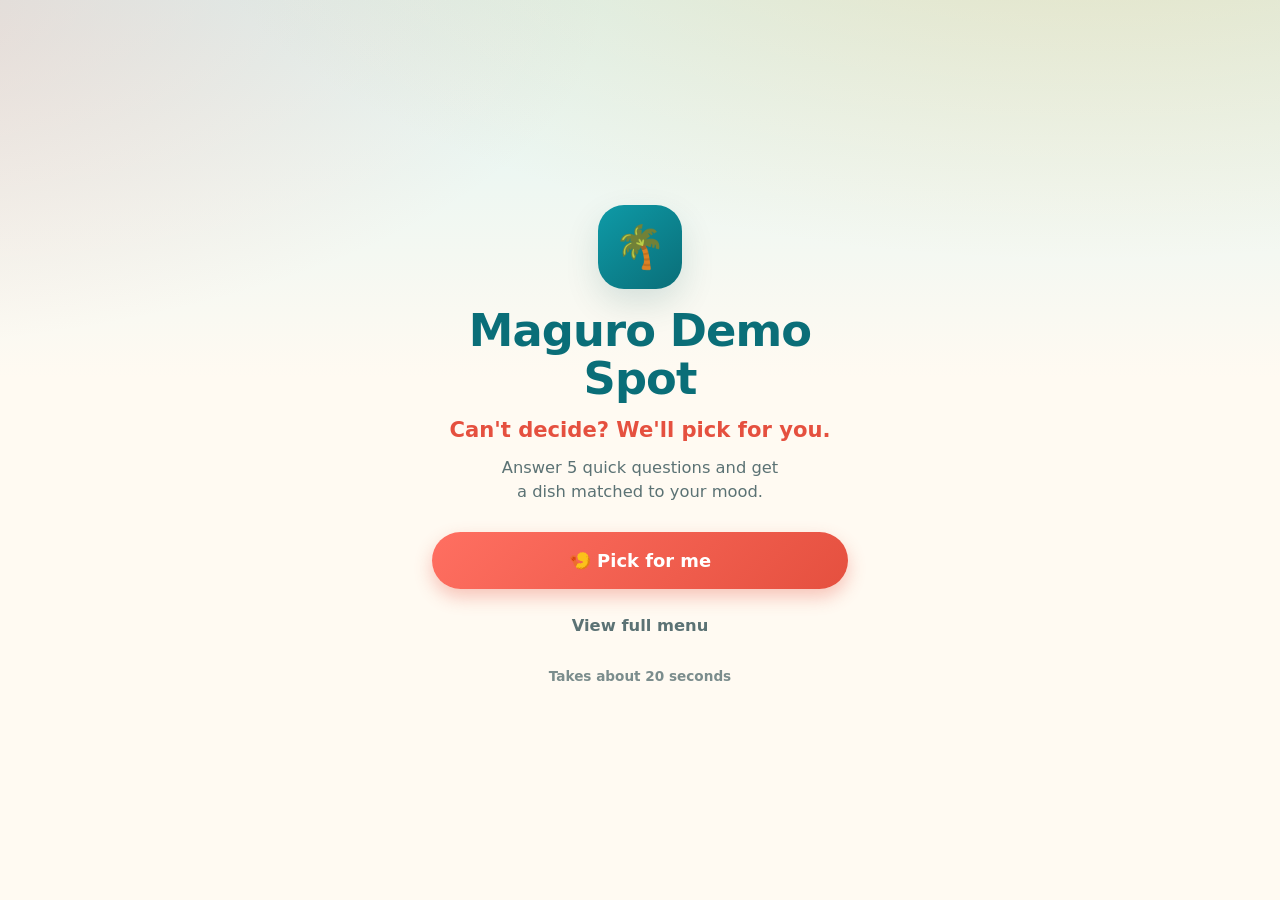
==== index.html @ ea77fe44 "Add files via upload" ====
<!DOCTYPE html>
<html lang="en">
<head>
  <meta charset="UTF-8" />
  <meta name="viewport" content="width=device-width, initial-scale=1, maximum-scale=1, user-scalable=no" />
  <meta name="theme-color" content="#0a8c8c" />
  <meta name="description" content="Maguro Demo Spot — scan, take a quick quiz, get a dish picked for you." />
  <title>Maguro Demo Spot</title>
  <link rel="stylesheet" href="styles.css" />
</head>
<body>
  <main class="app">

    <!-- =================================================================
         SCREEN: LANDING
         ================================================================= -->
    <section id="screen-landing" class="screen landing is-active">
      <div class="landing-inner">
        <div class="logo-badge">🌴</div>
        <h1 id="restaurant-name">Maguro Demo Spot</h1>
        <p id="restaurant-tagline" class="tagline"></p>
        <p id="restaurant-blurb" class="blurb"></p>

        <div class="landing-actions">
          <button id="btn-pick" class="btn btn--primary btn--lg">🍤 Pick for me</button>
          <button id="btn-view-menu" class="btn btn--ghost">View full menu</button>
        </div>

        <p class="landing-hint">Takes about 20 seconds</p>
      </div>
    </section>

    <!-- =================================================================
         SCREEN: QUIZ  (one question at a time)
         ================================================================= -->
    <section id="screen-quiz" class="screen quiz">
      <div class="topbar">
        <button id="btn-quiz-back" class="topbar-back">← Back</button>
        <span id="quiz-progress" class="topbar-progress">Question 1 of 5</span>
      </div>
      <div class="quiz-bar"><div id="quiz-bar-fill" class="quiz-bar-fill"></div></div>

      <div id="quiz-body" class="quiz-body"><!-- rendered by script.js --></div>

      <div class="quiz-nav">
        <button id="btn-quiz-next" class="btn btn--primary">Next →</button>
      </div>
    </section>

    <!-- =================================================================
         SCREEN: RESULT
         ================================================================= -->
    <section id="screen-result" class="screen result">
      <div id="result-body" class="result-body"><!-- rendered by script.js --></div>
      <div class="result-actions">
        <button id="btn-result-menu" class="btn btn--secondary">See full menu</button>
        <button id="btn-result-retry" class="btn btn--ghost">↺ Try again</button>
      </div>
    </section>

    <!-- =================================================================
         SCREEN: MENU
         ================================================================= -->
    <section id="screen-menu" class="screen menu">
      <div class="topbar">
        <button id="btn-menu-back" class="topbar-back">← Home</button>
        <button id="btn-menu-pick" class="topbar-action">🍤 Pick for me</button>
      </div>
      <header class="screen-head">
        <h2 class="screen-title">Full menu</h2>
        <p class="screen-sub">Everything we make, fresh to order.</p>
      </header>
      <div id="menu-list"><!-- rendered by script.js --></div>
    </section>

  </main>

  <!-- data first, then logic -->
  <script src="data.js"></script>
  <script src="script.js"></script>
</body>
</html>
---- styles.css ----
/* =========================================================================
   styles.css — Maguro QR Menu
   Mobile-first. Tropical but clean. Design tokens up top.

   👇 CHANGE COLORS HERE: edit the variables in :root and the whole site
   re-themes. --c-coral is the main button, --c-sea is the accent.
   ========================================================================= */

:root {
  /* Palette */
  --c-sea:        #0e9aa7;
  --c-sea-deep:   #0a6e78;
  --c-coral:      #ff6f61;
  --c-coral-deep: #e5503f;
  --c-mango:      #ffb547;
  --c-cream:      #fffaf2;
  --c-sand:       #fff3e0;
  --c-ink:        #173b3d;
  --c-ink-soft:   #5b7274;
  --c-card:       #ffffff;
  --c-line:       #ece3d4;

  /* Type */
  --font-display: "Trebuchet MS", "Segoe UI", system-ui, -apple-system, sans-serif;
  --font-body: system-ui, -apple-system, "Segoe UI", Roboto, "Helvetica Neue", Arial, sans-serif;

  /* Shape */
  --radius:   20px;
  --radius-s: 14px;
  --radius-pill: 999px;
  --shadow:   0 14px 34px rgba(10, 80, 80, 0.14);
  --shadow-s: 0 6px 18px rgba(10, 80, 80, 0.10);
  --shadow-btn: 0 8px 18px rgba(229, 80, 63, 0.32);
}

* { box-sizing: border-box; margin: 0; padding: 0; }
html { -webkit-text-size-adjust: 100%; }

body {
  font-family: var(--font-body);
  color: var(--c-ink);
  background:
    radial-gradient(130% 80% at 85% -15%, rgba(255, 181, 71, 0.30), transparent 55%),
    radial-gradient(120% 75% at -15% 0%, rgba(255, 111, 97, 0.22), transparent 52%),
    linear-gradient(180deg, #def4f2 0%, var(--c-cream) 42%);
  min-height: 100vh;
  line-height: 1.5;
  -webkit-font-smoothing: antialiased;
}

/* Phone-width column, centered on larger screens. */
.app {
  width: 100%;
  max-width: 460px;
  margin: 0 auto;
  padding: 20px 18px calc(28px + env(safe-area-inset-bottom));
  min-height: 100vh;
}

/* Screen switching (JS toggles .is-active).
   Each active screen fills from the top of the viewport so switching screens
   never leaves you scrolled down — the new screen always starts at its top. */
.screen { display: none; }
.screen.is-active {
  display: block;
  animation: fadein 0.22s ease both;
}

@keyframes fadein {
  from { opacity: 0; }
  to   { opacity: 1; }
}

/* ============================ BUTTONS ============================ */
.btn {
  display: inline-flex;
  align-items: center;
  justify-content: center;
  gap: 8px;
  width: 100%;
  border: none;
  cursor: pointer;
  font-family: var(--font-body);
  font-weight: 800;
  font-size: 1.02rem;
  padding: 15px 18px;
  border-radius: var(--radius-pill);
  transition: transform 0.12s ease, box-shadow 0.2s ease, filter 0.2s ease, opacity 0.2s ease;
  -webkit-tap-highlight-color: transparent;
}
.btn:active { transform: translateY(1px) scale(0.99); }
.btn--lg { padding: 18px 20px; font-size: 1.12rem; }

.btn--primary {
  background: linear-gradient(135deg, var(--c-coral), var(--c-coral-deep));
  color: #fff;
  box-shadow: var(--shadow-btn);
}
.btn--primary:hover { filter: brightness(1.05); }
.btn--primary:disabled {
  background: #e7d9c8;
  color: #fff;
  box-shadow: none;
  cursor: not-allowed;
  opacity: 0.8;
}

.btn--secondary {
  background: #fff;
  color: var(--c-sea-deep);
  border: 2px solid var(--c-sea);
  box-shadow: var(--shadow-s);
}
.btn--ghost {
  background: transparent;
  color: var(--c-ink-soft);
  font-weight: 700;
}

/* ============================ LANDING ============================ */
.landing { min-height: calc(100vh - 48px); display: flex; align-items: center; }
.landing.is-active { display: flex; }
.landing-inner { width: 100%; text-align: center; padding: 10px 4px; }

.logo-badge {
  width: 84px; height: 84px;
  margin: 0 auto 18px;
  display: grid; place-items: center;
  font-size: 2.6rem;
  background: linear-gradient(140deg, var(--c-sea), var(--c-sea-deep));
  border-radius: 26px;
  box-shadow: var(--shadow);
}

#restaurant-name {
  font-family: var(--font-display);
  font-size: 2.5rem;
  font-weight: 800;
  letter-spacing: -0.02em;
  line-height: 1.08;
  color: var(--c-sea-deep);
  margin-bottom: 10px;
}
.tagline {
  font-size: 1.32rem;
  font-weight: 800;
  color: var(--c-coral-deep);
  margin-bottom: 10px;
  text-wrap: balance;
}
.blurb {
  color: var(--c-ink-soft);
  font-size: 1.02rem;
  max-width: 30ch;
  margin: 0 auto 28px;
  text-wrap: balance;
}
.landing-actions { display: flex; flex-direction: column; gap: 12px; }
.landing-hint {
  margin-top: 16px;
  font-size: 0.85rem;
  font-weight: 600;
  color: var(--c-ink-soft);
  opacity: 0.8;
}

/* ============================ SHARED HEADS ============================ */
.screen-head { margin-bottom: 18px; }
.screen-title {
  font-family: var(--font-display);
  font-size: 1.9rem;
  font-weight: 800;
  letter-spacing: -0.02em;
  color: var(--c-sea-deep);
}
.screen-sub { color: var(--c-ink-soft); font-weight: 600; }

/* ============================ QUIZ ============================ */
.topbar-progress {
  font-size: 0.82rem;
  font-weight: 800;
  letter-spacing: 0.02em;
  text-transform: uppercase;
  color: var(--c-sea-deep);
}
.quiz-bar {
  height: 8px;
  background: #e9ddca;
  border-radius: var(--radius-pill);
  overflow: hidden;
  margin-bottom: 22px;
}
.quiz-bar-fill {
  height: 100%;
  width: 20%;
  background: linear-gradient(90deg, var(--c-sea), var(--c-mango));
  border-radius: var(--radius-pill);
  transition: width 0.35s ease;
}

.quiz-body { min-height: 46vh; }
.quiz-prompt {
  font-family: var(--font-display);
  font-size: 1.7rem;
  font-weight: 800;
  letter-spacing: -0.01em;
  margin-bottom: 6px;
  text-wrap: balance;
}
.quiz-subtitle { color: var(--c-ink-soft); font-weight: 600; margin-bottom: 18px; }
.quiz-prompt + .quiz-options { margin-top: 18px; }

.quiz-options { display: flex; flex-direction: column; gap: 12px; }
.option {
  width: 100%;
  text-align: left;
  font-family: var(--font-body);
  font-weight: 700;
  font-size: 1.12rem;
  padding: 18px 20px;
  background: var(--c-card);
  border: 2px solid var(--c-line);
  border-radius: var(--radius-s);
  cursor: pointer;
  box-shadow: var(--shadow-s);
  transition: border-color 0.15s ease, transform 0.12s ease, background 0.15s ease;
  -webkit-tap-highlight-color: transparent;
}
.option:hover { border-color: var(--c-sea); }
.option:active { transform: scale(0.99); }
.option.is-selected {
  border-color: var(--c-sea-deep);
  background: #effbfa;
  box-shadow: 0 0 0 3px rgba(14, 154, 167, 0.18), var(--shadow-s);
}

.custom-amount { margin-top: 16px; }
.custom-amount label {
  display: block;
  font-weight: 700;
  font-size: 0.92rem;
  margin-bottom: 6px;
  color: var(--c-ink-soft);
}
.custom-amount input {
  width: 100%;
  font-family: var(--font-body);
  font-size: 1.1rem;
  padding: 15px 16px;
  border: 2px solid var(--c-line);
  border-radius: var(--radius-s);
  background: #fff;
}
.custom-amount input:focus { outline: none; border-color: var(--c-sea); }

.quiz-nav {
  display: flex;
  gap: 12px;
  margin-top: 22px;
  align-items: center;
}
.quiz-nav .btn--ghost { width: auto; padding-left: 4px; padding-right: 10px; }
.quiz-nav .btn--primary { flex: 1; }

/* ============================ RESULT ============================ */
.result-body { padding-top: 8px; }
.result-note {
  text-align: center;
  font-family: var(--font-display);
  font-size: 1.5rem;
  font-weight: 800;
  color: var(--c-sea-deep);
  margin-bottom: 16px;
  text-wrap: balance;
}
.result-reason {
  text-align: center;
  font-weight: 700;
  color: var(--c-ink);
  background: var(--c-sand);
  border: 1px solid var(--c-line);
  border-radius: var(--radius-s);
  padding: 14px 16px;
  margin-top: 16px;
  text-wrap: balance;
}
.result-actions { display: flex; flex-direction: column; gap: 10px; margin-top: 22px; }

/* ============================ ITEM CARD ============================ */
.item-card {
  position: relative;
  background: var(--c-card);
  border: 1px solid var(--c-line);
  border-radius: var(--radius);
  padding: 18px;
  margin-bottom: 14px;
  box-shadow: var(--shadow-s);
}
.item-card--hero {
  border: 2px solid var(--c-mango);
  box-shadow: var(--shadow);
}
.item-head {
  display: flex;
  align-items: baseline;
  justify-content: space-between;
  gap: 12px;
  margin-bottom: 6px;
}
.item-name { font-size: 1.28rem; font-weight: 800; line-height: 1.2; }
.item-price {
  font-weight: 800;
  color: var(--c-coral-deep);
  font-size: 1.2rem;
  white-space: nowrap;
}
.item-desc { color: var(--c-ink-soft); font-size: 0.97rem; margin-bottom: 12px; }

/* Customer-facing labels (Spicy / Popular / Light / etc.) */
.item-labels { display: flex; flex-wrap: wrap; gap: 7px; }
.label {
  font-size: 0.76rem;
  font-weight: 800;
  letter-spacing: 0.01em;
  padding: 5px 11px;
  border-radius: var(--radius-pill);
  background: rgba(14, 154, 167, 0.12);
  color: var(--c-sea-deep);
}
/* A few color accents so common labels read at a glance. */
.label--spicy      { background: rgba(229, 80, 63, 0.14);  color: var(--c-coral-deep); }
.label--popular    { background: rgba(255, 181, 71, 0.22); color: #9a6300; }
.label--vegetarian { background: rgba(72, 161, 77, 0.16);  color: #2f7a34; }
.label--light      { background: rgba(72, 161, 77, 0.12);  color: #2f7a34; }

/* ============================ MENU ============================ */
.menu-actions { display: flex; flex-direction: column; gap: 10px; margin-top: 18px; }

/* Sticky top bar so Back / Pick stay visible while scrolling the menu. */
.topbar {
  position: sticky;
  top: 0;
  z-index: 10;
  display: flex;
  align-items: center;
  justify-content: space-between;
  gap: 10px;
  margin: -20px -18px 16px;
  padding: 14px 18px;
  background: rgba(255, 250, 242, 0.9);
  backdrop-filter: blur(8px);
  -webkit-backdrop-filter: blur(8px);
  border-bottom: 1px solid var(--c-line);
}
.topbar-back {
  border: none;
  background: none;
  cursor: pointer;
  font-family: var(--font-body);
  font-weight: 800;
  font-size: 1rem;
  color: var(--c-sea-deep);
  padding: 8px 4px;
  -webkit-tap-highlight-color: transparent;
}
.topbar-action {
  border: none;
  cursor: pointer;
  font-family: var(--font-body);
  font-weight: 800;
  font-size: 0.95rem;
  color: #fff;
  background: linear-gradient(135deg, var(--c-coral), var(--c-coral-deep));
  padding: 10px 16px;
  border-radius: var(--radius-pill);
  box-shadow: var(--shadow-btn);
  -webkit-tap-highlight-color: transparent;
}
.topbar-action:active { transform: translateY(1px) scale(0.99); }

/* Slightly larger type on roomier phones. */
@media (min-width: 420px) {
  #restaurant-name { font-size: 2.8rem; }
}
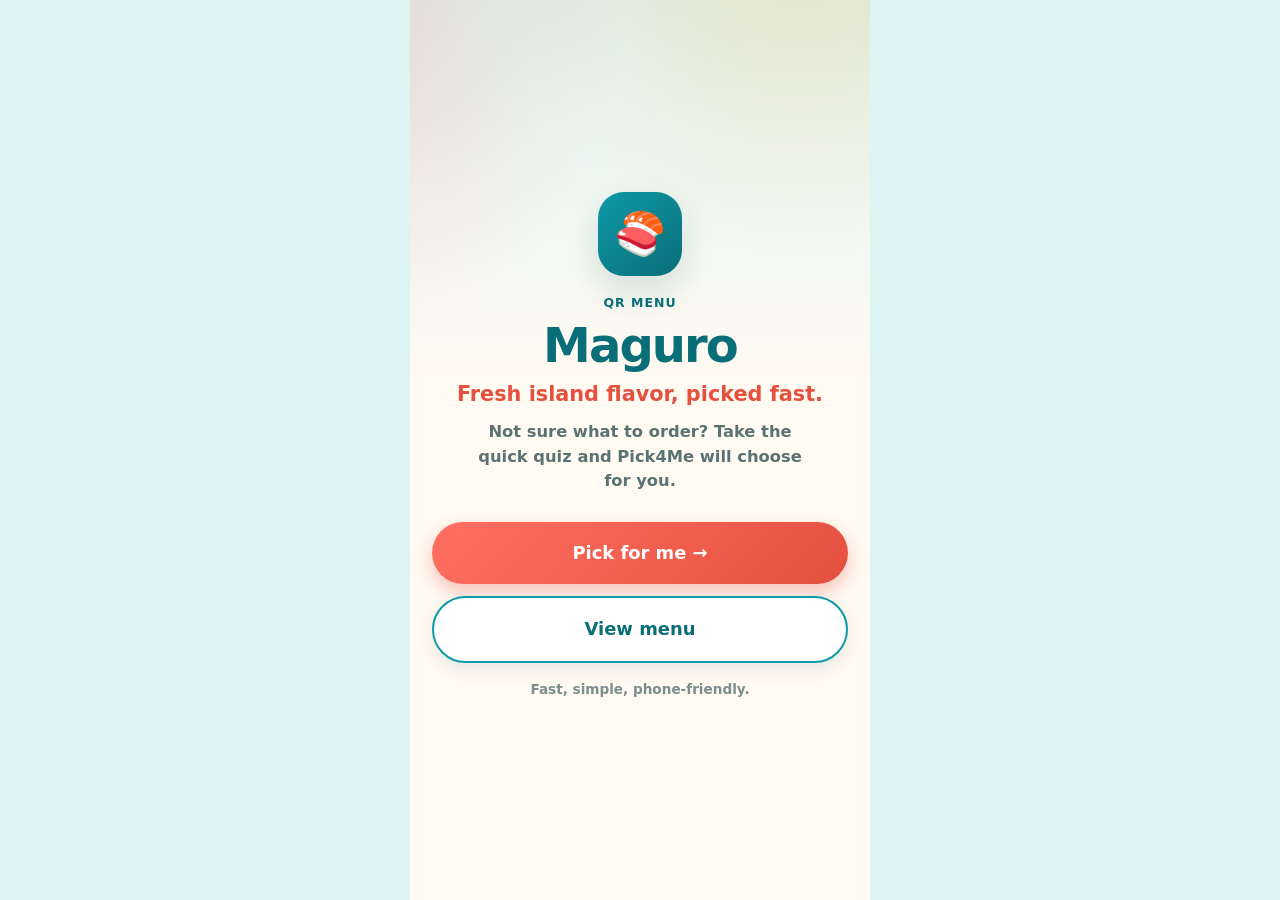
==== commit 9cd50590: "Add files via upload" ====
--- a/index.html
+++ b/index.html
@@ -1,82 +1,65 @@
-<!DOCTYPE html>
+<!doctype html>
 <html lang="en">
 <head>
   <meta charset="UTF-8" />
-  <meta name="viewport" content="width=device-width, initial-scale=1, maximum-scale=1, user-scalable=no" />
-  <meta name="theme-color" content="#0a8c8c" />
-  <meta name="description" content="Maguro Demo Spot — scan, take a quick quiz, get a dish picked for you." />
-  <title>Maguro Demo Spot</title>
-  <link rel="stylesheet" href="styles.css" />
+  <meta name="viewport" content="width=device-width, initial-scale=1, viewport-fit=cover" />
+  <meta name="theme-color" content="#0a6e78" />
+  <title>Pick4Me Menu</title>
+  <link rel="stylesheet" href="styles.css?v=2" />
 </head>
 <body>
-  <main class="app">
-
-    <!-- =================================================================
-         SCREEN: LANDING
-         ================================================================= -->
-    <section id="screen-landing" class="screen landing is-active">
+  <main class="app" id="app">
+    <section id="screen-landing" class="screen landing is-active" aria-labelledby="restaurant-name">
       <div class="landing-inner">
-        <div class="logo-badge">🌴</div>
-        <h1 id="restaurant-name">Maguro Demo Spot</h1>
-        <p id="restaurant-tagline" class="tagline"></p>
-        <p id="restaurant-blurb" class="blurb"></p>
-
+        <div class="logo-badge" aria-hidden="true">🍣</div>
+        <p class="eyebrow">QR Menu</p>
+        <h1 id="restaurant-name">Maguro</h1>
+        <p id="restaurant-tagline" class="tagline">Let us pick your perfect order.</p>
+        <p id="restaurant-blurb" class="blurb">Answer a few quick questions or jump straight into the full menu.</p>
         <div class="landing-actions">
-          <button id="btn-pick" class="btn btn--primary btn--lg">🍤 Pick for me</button>
-          <button id="btn-view-menu" class="btn btn--ghost">View full menu</button>
+          <button class="btn btn--primary btn--lg" id="btn-pick" type="button">Pick for me →</button>
+          <button class="btn btn--secondary btn--lg" id="btn-view-menu" type="button">View menu</button>
         </div>
-
-        <p class="landing-hint">Takes about 20 seconds</p>
+        <p class="landing-hint">Fast, simple, phone-friendly.</p>
       </div>
     </section>
 
-    <!-- =================================================================
-         SCREEN: QUIZ  (one question at a time)
-         ================================================================= -->
-    <section id="screen-quiz" class="screen quiz">
+    <section id="screen-quiz" class="screen" hidden aria-labelledby="quiz-title">
       <div class="topbar">
-        <button id="btn-quiz-back" class="topbar-back">← Back</button>
-        <span id="quiz-progress" class="topbar-progress">Question 1 of 5</span>
+        <button class="topbar-back" id="btn-quiz-back" type="button">← Home</button>
+        <span class="topbar-progress" id="quiz-progress">Question 1 of 5</span>
       </div>
-      <div class="quiz-bar"><div id="quiz-bar-fill" class="quiz-bar-fill"></div></div>
-
-      <div id="quiz-body" class="quiz-body"><!-- rendered by script.js --></div>
-
+      <div class="quiz-bar"><div class="quiz-bar-fill" id="quiz-bar-fill"></div></div>
+      <h2 class="screen-title sr-only" id="quiz-title">Pick for me quiz</h2>
+      <div class="quiz-body" id="quiz-body"></div>
       <div class="quiz-nav">
-        <button id="btn-quiz-next" class="btn btn--primary">Next →</button>
+        <button class="btn btn--primary" id="btn-quiz-next" type="button">Next →</button>
       </div>
     </section>
 
-    <!-- =================================================================
-         SCREEN: RESULT
-         ================================================================= -->
-    <section id="screen-result" class="screen result">
-      <div id="result-body" class="result-body"><!-- rendered by script.js --></div>
-      <div class="result-actions">
-        <button id="btn-result-menu" class="btn btn--secondary">See full menu</button>
-        <button id="btn-result-retry" class="btn btn--ghost">↺ Try again</button>
+    <section id="screen-result" class="screen" hidden aria-labelledby="result-title">
+      <div class="topbar">
+        <button class="topbar-back" id="btn-result-retry" type="button">← Retry</button>
+        <button class="topbar-action" id="btn-result-menu" type="button">Menu</button>
       </div>
+      <h2 class="screen-title" id="result-title">Your pick</h2>
+      <div class="result-body" id="result-body"></div>
     </section>
 
-    <!-- =================================================================
-         SCREEN: MENU
-         ================================================================= -->
-    <section id="screen-menu" class="screen menu">
+    <section id="screen-menu" class="screen" hidden aria-labelledby="menu-title">
       <div class="topbar">
-        <button id="btn-menu-back" class="topbar-back">← Home</button>
-        <button id="btn-menu-pick" class="topbar-action">🍤 Pick for me</button>
+        <button class="topbar-back" id="btn-menu-back" type="button">← Home</button>
+        <button class="topbar-action" id="btn-menu-pick" type="button">Pick for me</button>
       </div>
-      <header class="screen-head">
-        <h2 class="screen-title">Full menu</h2>
-        <p class="screen-sub">Everything we make, fresh to order.</p>
-      </header>
-      <div id="menu-list"><!-- rendered by script.js --></div>
+      <div class="screen-head">
+        <h2 class="screen-title" id="menu-title">Menu</h2>
+        <p class="screen-sub">Tap “Pick for me” if you want help choosing.</p>
+      </div>
+      <div class="menu-list" id="menu-list"></div>
     </section>
-
   </main>
 
-  <!-- data first, then logic -->
-  <script src="data.js"></script>
-  <script src="script.js"></script>
+  <script src="data.js?v=2"></script>
+  <script src="script.js?v=2"></script>
 </body>
 </html>
--- a/styles.css
+++ b/styles.css
@@ -1,77 +1,96 @@
-/* =========================================================================
-   styles.css — Maguro QR Menu
-   Mobile-first. Tropical but clean. Design tokens up top.
-
-   👇 CHANGE COLORS HERE: edit the variables in :root and the whole site
-   re-themes. --c-coral is the main button, --c-sea is the accent.
-   ========================================================================= */
-
+/* Pick4Me v2 — mobile-first hard-reset screen system */
 :root {
-  /* Palette */
-  --c-sea:        #0e9aa7;
-  --c-sea-deep:   #0a6e78;
-  --c-coral:      #ff6f61;
+  --c-sea: #0e9aa7;
+  --c-sea-deep: #0a6e78;
+  --c-coral: #ff6f61;
   --c-coral-deep: #e5503f;
-  --c-mango:      #ffb547;
-  --c-cream:      #fffaf2;
-  --c-sand:       #fff3e0;
-  --c-ink:        #173b3d;
-  --c-ink-soft:   #5b7274;
-  --c-card:       #ffffff;
-  --c-line:       #ece3d4;
-
-  /* Type */
-  --font-display: "Trebuchet MS", "Segoe UI", system-ui, -apple-system, sans-serif;
-  --font-body: system-ui, -apple-system, "Segoe UI", Roboto, "Helvetica Neue", Arial, sans-serif;
-
-  /* Shape */
-  --radius:   20px;
+  --c-mango: #ffb547;
+  --c-cream: #fffaf2;
+  --c-sand: #fff3e0;
+  --c-ink: #173b3d;
+  --c-ink-soft: #5b7274;
+  --c-card: #ffffff;
+  --c-line: #ece3d4;
+  --radius: 20px;
   --radius-s: 14px;
   --radius-pill: 999px;
-  --shadow:   0 14px 34px rgba(10, 80, 80, 0.14);
+  --shadow: 0 14px 34px rgba(10, 80, 80, 0.14);
   --shadow-s: 0 6px 18px rgba(10, 80, 80, 0.10);
   --shadow-btn: 0 8px 18px rgba(229, 80, 63, 0.32);
 }
 
 * { box-sizing: border-box; margin: 0; padding: 0; }
-html { -webkit-text-size-adjust: 100%; }
-
+html { height: 100%; -webkit-text-size-adjust: 100%; overflow: hidden; }
 body {
-  font-family: var(--font-body);
+  width: 100%;
+  height: 100%;
+  overflow: hidden;
+  overscroll-behavior: none;
+  font-family: system-ui, -apple-system, BlinkMacSystemFont, "Segoe UI", sans-serif;
   color: var(--c-ink);
+  background: #def4f2;
+  line-height: 1.5;
+  -webkit-font-smoothing: antialiased;
+}
+
+button, input { font: inherit; }
+button { touch-action: manipulation; }
+
+.app {
+  position: fixed;
+  inset: 0;
+  width: 100%;
+  max-width: 460px;
+  height: 100svh;
+  margin: 0 auto;
+  overflow: hidden;
   background:
     radial-gradient(130% 80% at 85% -15%, rgba(255, 181, 71, 0.30), transparent 55%),
     radial-gradient(120% 75% at -15% 0%, rgba(255, 111, 97, 0.22), transparent 52%),
     linear-gradient(180deg, #def4f2 0%, var(--c-cream) 42%);
-  min-height: 100vh;
-  line-height: 1.5;
-  -webkit-font-smoothing: antialiased;
-}
-
-/* Phone-width column, centered on larger screens. */
-.app {
-  width: 100%;
-  max-width: 460px;
-  margin: 0 auto;
-  padding: 20px 18px calc(28px + env(safe-area-inset-bottom));
-  min-height: 100vh;
-}
-
-/* Screen switching (JS toggles .is-active).
-   Each active screen fills from the top of the viewport so switching screens
-   never leaves you scrolled down — the new screen always starts at its top. */
-.screen { display: none; }
+}
+
+@supports (height: 100dvh) {
+  .app { height: 100dvh; }
+}
+
+.screen {
+  display: none;
+}
+
+.screen[hidden] {
+  display: none !important;
+}
+
 .screen.is-active {
   display: block;
-  animation: fadein 0.22s ease both;
-}
-
-@keyframes fadein {
-  from { opacity: 0; }
-  to   { opacity: 1; }
-}
-
-/* ============================ BUTTONS ============================ */
+  position: absolute;
+  inset: 0;
+  width: 100%;
+  height: 100%;
+  overflow-x: hidden;
+  overflow-y: auto;
+  overscroll-behavior: contain;
+  -webkit-overflow-scrolling: touch;
+  padding: calc(20px + env(safe-area-inset-top)) 18px calc(28px + env(safe-area-inset-bottom));
+}
+
+body.is-switching .screen.is-active {
+  scroll-behavior: auto !important;
+}
+
+.sr-only {
+  position: absolute;
+  width: 1px;
+  height: 1px;
+  padding: 0;
+  margin: -1px;
+  overflow: hidden;
+  clip: rect(0, 0, 0, 0);
+  white-space: nowrap;
+  border: 0;
+}
+
 .btn {
   display: inline-flex;
   align-items: center;
@@ -80,109 +99,143 @@
   width: 100%;
   border: none;
   cursor: pointer;
-  font-family: var(--font-body);
   font-weight: 800;
   font-size: 1.02rem;
   padding: 15px 18px;
   border-radius: var(--radius-pill);
-  transition: transform 0.12s ease, box-shadow 0.2s ease, filter 0.2s ease, opacity 0.2s ease;
+  transition: transform 0.12s ease, filter 0.2s ease, opacity 0.2s ease;
   -webkit-tap-highlight-color: transparent;
 }
 .btn:active { transform: translateY(1px) scale(0.99); }
 .btn--lg { padding: 18px 20px; font-size: 1.12rem; }
-
 .btn--primary {
+  color: #fff;
   background: linear-gradient(135deg, var(--c-coral), var(--c-coral-deep));
-  color: #fff;
   box-shadow: var(--shadow-btn);
 }
-.btn--primary:hover { filter: brightness(1.05); }
 .btn--primary:disabled {
   background: #e7d9c8;
-  color: #fff;
   box-shadow: none;
-  cursor: not-allowed;
   opacity: 0.8;
 }
-
 .btn--secondary {
+  color: var(--c-sea-deep);
   background: #fff;
-  color: var(--c-sea-deep);
   border: 2px solid var(--c-sea);
   box-shadow: var(--shadow-s);
 }
-.btn--ghost {
-  background: transparent;
-  color: var(--c-ink-soft);
-  font-weight: 700;
-}
-
-/* ============================ LANDING ============================ */
-.landing { min-height: calc(100vh - 48px); display: flex; align-items: center; }
-.landing.is-active { display: flex; }
-.landing-inner { width: 100%; text-align: center; padding: 10px 4px; }
-
+
+.landing.is-active {
+  display: grid;
+  place-items: center;
+}
+.landing-inner {
+  width: 100%;
+  text-align: center;
+  padding: 10px 4px;
+}
 .logo-badge {
-  width: 84px; height: 84px;
+  width: 84px;
+  height: 84px;
   margin: 0 auto 18px;
-  display: grid; place-items: center;
+  display: grid;
+  place-items: center;
   font-size: 2.6rem;
   background: linear-gradient(140deg, var(--c-sea), var(--c-sea-deep));
   border-radius: 26px;
   box-shadow: var(--shadow);
 }
-
+.eyebrow {
+  font-weight: 900;
+  font-size: 0.78rem;
+  text-transform: uppercase;
+  letter-spacing: 0.08em;
+  color: var(--c-sea-deep);
+  margin-bottom: 8px;
+}
 #restaurant-name {
-  font-family: var(--font-display);
-  font-size: 2.5rem;
-  font-weight: 800;
-  letter-spacing: -0.02em;
-  line-height: 1.08;
+  font-size: clamp(2.3rem, 11vw, 3rem);
+  font-weight: 900;
+  letter-spacing: -0.04em;
+  line-height: 1;
   color: var(--c-sea-deep);
   margin-bottom: 10px;
 }
 .tagline {
-  font-size: 1.32rem;
-  font-weight: 800;
+  font-size: 1.3rem;
+  font-weight: 850;
   color: var(--c-coral-deep);
   margin-bottom: 10px;
-  text-wrap: balance;
 }
 .blurb {
+  max-width: 31ch;
+  margin: 0 auto 28px;
   color: var(--c-ink-soft);
   font-size: 1.02rem;
-  max-width: 30ch;
-  margin: 0 auto 28px;
-  text-wrap: balance;
-}
-.landing-actions { display: flex; flex-direction: column; gap: 12px; }
+  font-weight: 600;
+}
+.landing-actions {
+  display: flex;
+  flex-direction: column;
+  gap: 12px;
+}
 .landing-hint {
   margin-top: 16px;
   font-size: 0.85rem;
-  font-weight: 600;
+  font-weight: 700;
   color: var(--c-ink-soft);
   opacity: 0.8;
 }
 
-/* ============================ SHARED HEADS ============================ */
+.topbar {
+  position: sticky;
+  top: calc(-20px - env(safe-area-inset-top));
+  z-index: 10;
+  display: flex;
+  align-items: center;
+  justify-content: space-between;
+  gap: 10px;
+  margin: calc(-20px - env(safe-area-inset-top)) -18px 16px;
+  padding: calc(14px + env(safe-area-inset-top)) 18px 14px;
+  background: rgba(255, 250, 242, 0.92);
+  backdrop-filter: blur(8px);
+  -webkit-backdrop-filter: blur(8px);
+  border-bottom: 1px solid var(--c-line);
+}
+.topbar-back, .topbar-action {
+  border: none;
+  cursor: pointer;
+  font-weight: 850;
+  -webkit-tap-highlight-color: transparent;
+}
+.topbar-back {
+  background: none;
+  color: var(--c-sea-deep);
+  padding: 8px 4px;
+}
+.topbar-action {
+  color: #fff;
+  background: linear-gradient(135deg, var(--c-coral), var(--c-coral-deep));
+  padding: 10px 16px;
+  border-radius: var(--radius-pill);
+  box-shadow: var(--shadow-btn);
+}
+.topbar-progress {
+  font-size: 0.82rem;
+  font-weight: 850;
+  letter-spacing: 0.02em;
+  text-transform: uppercase;
+  color: var(--c-sea-deep);
+}
 .screen-head { margin-bottom: 18px; }
 .screen-title {
-  font-family: var(--font-display);
   font-size: 1.9rem;
-  font-weight: 800;
-  letter-spacing: -0.02em;
-  color: var(--c-sea-deep);
-}
-.screen-sub { color: var(--c-ink-soft); font-weight: 600; }
-
-/* ============================ QUIZ ============================ */
-.topbar-progress {
-  font-size: 0.82rem;
-  font-weight: 800;
-  letter-spacing: 0.02em;
-  text-transform: uppercase;
-  color: var(--c-sea-deep);
-}
+  font-weight: 900;
+  letter-spacing: -0.03em;
+  color: var(--c-sea-deep);
+}
+.screen-sub { color: var(--c-ink-soft); font-weight: 650; }
+
 .quiz-bar {
   height: 8px;
   background: #e9ddca;
@@ -195,100 +248,75 @@
   width: 20%;
   background: linear-gradient(90deg, var(--c-sea), var(--c-mango));
   border-radius: var(--radius-pill);
-  transition: width 0.35s ease;
-}
-
+  transition: width 0.25s ease;
+}
 .quiz-body { min-height: 46vh; }
 .quiz-prompt {
-  font-family: var(--font-display);
   font-size: 1.7rem;
+  font-weight: 900;
+  letter-spacing: -0.02em;
+  margin-bottom: 6px;
+}
+.quiz-subtitle { color: var(--c-ink-soft); font-weight: 650; margin-bottom: 18px; }
+.quiz-options { display: flex; flex-direction: column; gap: 12px; margin-top: 18px; }
+.option {
+  width: 100%;
+  text-align: left;
   font-weight: 800;
-  letter-spacing: -0.01em;
-  margin-bottom: 6px;
-  text-wrap: balance;
-}
-.quiz-subtitle { color: var(--c-ink-soft); font-weight: 600; margin-bottom: 18px; }
-.quiz-prompt + .quiz-options { margin-top: 18px; }
-
-.quiz-options { display: flex; flex-direction: column; gap: 12px; }
-.option {
-  width: 100%;
-  text-align: left;
-  font-family: var(--font-body);
-  font-weight: 700;
-  font-size: 1.12rem;
+  font-size: 1.08rem;
   padding: 18px 20px;
+  color: var(--c-ink);
   background: var(--c-card);
   border: 2px solid var(--c-line);
   border-radius: var(--radius-s);
   cursor: pointer;
   box-shadow: var(--shadow-s);
-  transition: border-color 0.15s ease, transform 0.12s ease, background 0.15s ease;
   -webkit-tap-highlight-color: transparent;
 }
-.option:hover { border-color: var(--c-sea); }
 .option:active { transform: scale(0.99); }
 .option.is-selected {
   border-color: var(--c-sea-deep);
   background: #effbfa;
   box-shadow: 0 0 0 3px rgba(14, 154, 167, 0.18), var(--shadow-s);
 }
-
 .custom-amount { margin-top: 16px; }
 .custom-amount label {
   display: block;
-  font-weight: 700;
+  font-weight: 800;
   font-size: 0.92rem;
   margin-bottom: 6px;
   color: var(--c-ink-soft);
 }
 .custom-amount input {
   width: 100%;
-  font-family: var(--font-body);
   font-size: 1.1rem;
   padding: 15px 16px;
   border: 2px solid var(--c-line);
   border-radius: var(--radius-s);
   background: #fff;
 }
-.custom-amount input:focus { outline: none; border-color: var(--c-sea); }
-
-.quiz-nav {
-  display: flex;
-  gap: 12px;
-  margin-top: 22px;
-  align-items: center;
-}
-.quiz-nav .btn--ghost { width: auto; padding-left: 4px; padding-right: 10px; }
-.quiz-nav .btn--primary { flex: 1; }
-
-/* ============================ RESULT ============================ */
-.result-body { padding-top: 8px; }
+.quiz-nav { margin-top: 22px; }
+
 .result-note {
   text-align: center;
-  font-family: var(--font-display);
-  font-size: 1.5rem;
-  font-weight: 800;
-  color: var(--c-sea-deep);
-  margin-bottom: 16px;
-  text-wrap: balance;
+  font-size: 1.45rem;
+  font-weight: 900;
+  color: var(--c-sea-deep);
+  margin: 12px 0 16px;
 }
 .result-reason {
   text-align: center;
-  font-weight: 700;
+  font-weight: 800;
   color: var(--c-ink);
   background: var(--c-sand);
   border: 1px solid var(--c-line);
   border-radius: var(--radius-s);
   padding: 14px 16px;
   margin-top: 16px;
-  text-wrap: balance;
-}
-.result-actions { display: flex; flex-direction: column; gap: 10px; margin-top: 22px; }
-
-/* ============================ ITEM CARD ============================ */
+}
+
+.menu-list { padding-bottom: 8px; }
 .item-card {
-  position: relative;
   background: var(--c-card);
   border: 1px solid var(--c-line);
   border-radius: var(--radius);
@@ -307,78 +335,29 @@
   gap: 12px;
   margin-bottom: 6px;
 }
-.item-name { font-size: 1.28rem; font-weight: 800; line-height: 1.2; }
+.item-name { font-size: 1.28rem; font-weight: 900; line-height: 1.2; }
 .item-price {
-  font-weight: 800;
   color: var(--c-coral-deep);
-  font-size: 1.2rem;
+  font-weight: 900;
+  font-size: 1.16rem;
   white-space: nowrap;
 }
 .item-desc { color: var(--c-ink-soft); font-size: 0.97rem; margin-bottom: 12px; }
-
-/* Customer-facing labels (Spicy / Popular / Light / etc.) */
 .item-labels { display: flex; flex-wrap: wrap; gap: 7px; }
 .label {
   font-size: 0.76rem;
-  font-weight: 800;
-  letter-spacing: 0.01em;
+  font-weight: 900;
   padding: 5px 11px;
   border-radius: var(--radius-pill);
   background: rgba(14, 154, 167, 0.12);
   color: var(--c-sea-deep);
 }
-/* A few color accents so common labels read at a glance. */
-.label--spicy      { background: rgba(229, 80, 63, 0.14);  color: var(--c-coral-deep); }
-.label--popular    { background: rgba(255, 181, 71, 0.22); color: #9a6300; }
-.label--vegetarian { background: rgba(72, 161, 77, 0.16);  color: #2f7a34; }
-.label--light      { background: rgba(72, 161, 77, 0.12);  color: #2f7a34; }
-
-/* ============================ MENU ============================ */
-.menu-actions { display: flex; flex-direction: column; gap: 10px; margin-top: 18px; }
-
-/* Sticky top bar so Back / Pick stay visible while scrolling the menu. */
-.topbar {
-  position: sticky;
-  top: 0;
-  z-index: 10;
-  display: flex;
-  align-items: center;
-  justify-content: space-between;
-  gap: 10px;
-  margin: -20px -18px 16px;
-  padding: 14px 18px;
-  background: rgba(255, 250, 242, 0.9);
-  backdrop-filter: blur(8px);
-  -webkit-backdrop-filter: blur(8px);
-  border-bottom: 1px solid var(--c-line);
-}
-.topbar-back {
-  border: none;
-  background: none;
-  cursor: pointer;
-  font-family: var(--font-body);
-  font-weight: 800;
-  font-size: 1rem;
-  color: var(--c-sea-deep);
-  padding: 8px 4px;
-  -webkit-tap-highlight-color: transparent;
-}
-.topbar-action {
-  border: none;
-  cursor: pointer;
-  font-family: var(--font-body);
-  font-weight: 800;
-  font-size: 0.95rem;
-  color: #fff;
-  background: linear-gradient(135deg, var(--c-coral), var(--c-coral-deep));
-  padding: 10px 16px;
-  border-radius: var(--radius-pill);
-  box-shadow: var(--shadow-btn);
-  -webkit-tap-highlight-color: transparent;
-}
-.topbar-action:active { transform: translateY(1px) scale(0.99); }
-
-/* Slightly larger type on roomier phones. */
-@media (min-width: 420px) {
-  #restaurant-name { font-size: 2.8rem; }
-}
+.label--spicy { background: rgba(229, 80, 63, 0.14); color: var(--c-coral-deep); }
+.label--popular { background: rgba(255, 181, 71, 0.22); color: #9a6300; }
+.label--vegetarian, .label--light { background: rgba(72, 161, 77, 0.14); color: #2f7a34; }
+
+@media (max-height: 700px) {
+  .logo-badge { width: 64px; height: 64px; font-size: 2rem; margin-bottom: 12px; }
+  .tagline { font-size: 1.12rem; }
+  .blurb { margin-bottom: 20px; }
+}
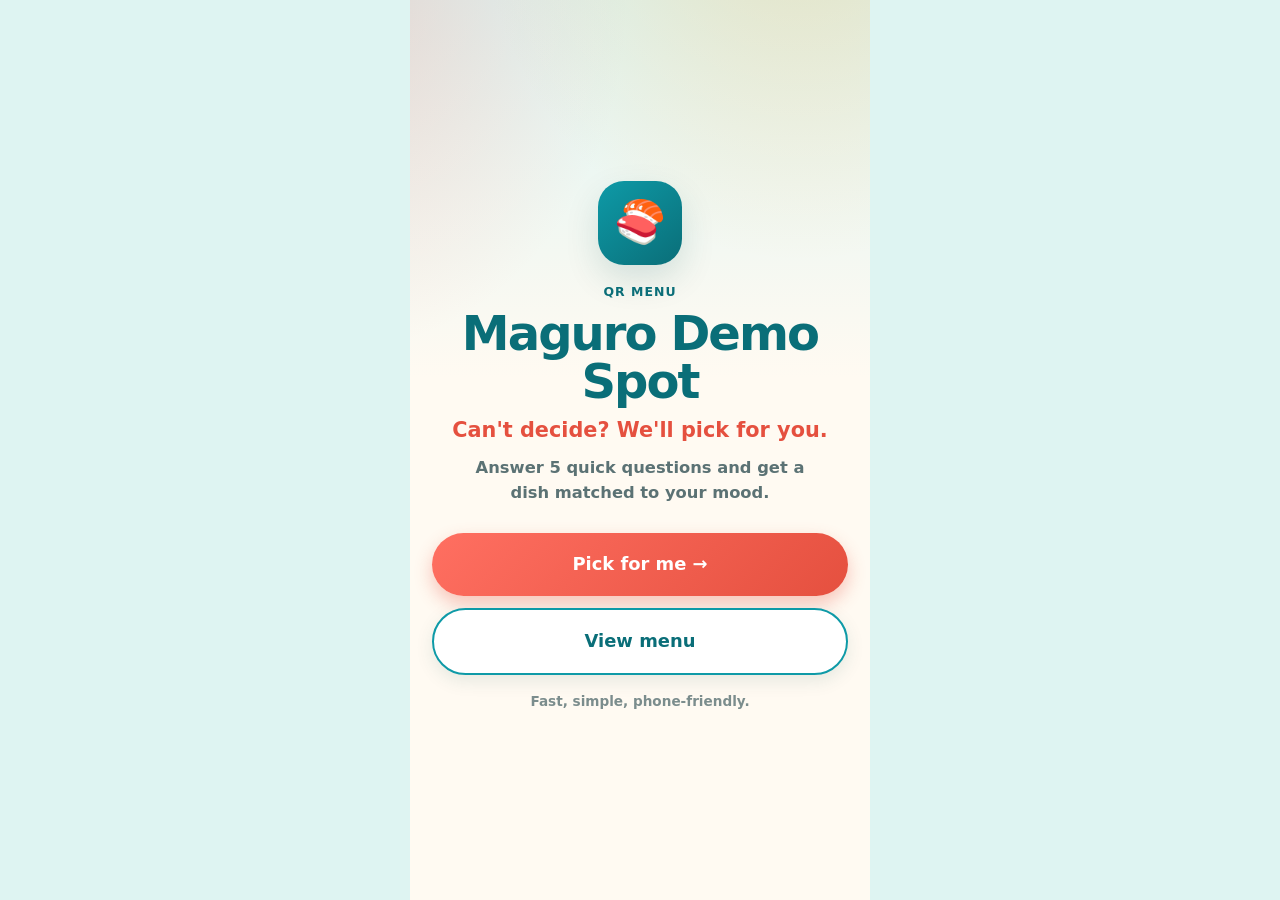
==== commit 3a9c8c88: "Add files via upload" ====
--- a/index.html
+++ b/index.html
@@ -5,7 +5,7 @@
   <meta name="viewport" content="width=device-width, initial-scale=1, viewport-fit=cover" />
   <meta name="theme-color" content="#0a6e78" />
   <title>Pick4Me Menu</title>
-  <link rel="stylesheet" href="styles.css?v=2" />
+  <link rel="stylesheet" href="styles.css?v=3" />
 </head>
 <body>
   <main class="app" id="app">
@@ -13,9 +13,9 @@
       <div class="landing-inner">
         <div class="logo-badge" aria-hidden="true">🍣</div>
         <p class="eyebrow">QR Menu</p>
-        <h1 id="restaurant-name">Maguro</h1>
-        <p id="restaurant-tagline" class="tagline">Let us pick your perfect order.</p>
-        <p id="restaurant-blurb" class="blurb">Answer a few quick questions or jump straight into the full menu.</p>
+        <h1 id="restaurant-name">Maguro Demo Spot</h1>
+        <p id="restaurant-tagline" class="tagline">Can't decide? We'll pick for you.</p>
+        <p id="restaurant-blurb" class="blurb">Answer 5 quick questions and get a dish matched to your mood.</p>
         <div class="landing-actions">
           <button class="btn btn--primary btn--lg" id="btn-pick" type="button">Pick for me →</button>
           <button class="btn btn--secondary btn--lg" id="btn-view-menu" type="button">View menu</button>
@@ -59,7 +59,7 @@
     </section>
   </main>
 
-  <script src="data.js?v=2"></script>
-  <script src="script.js?v=2"></script>
+  <script src="data.js?v=3"></script>
+  <script src="script.js?v=3"></script>
 </body>
 </html>
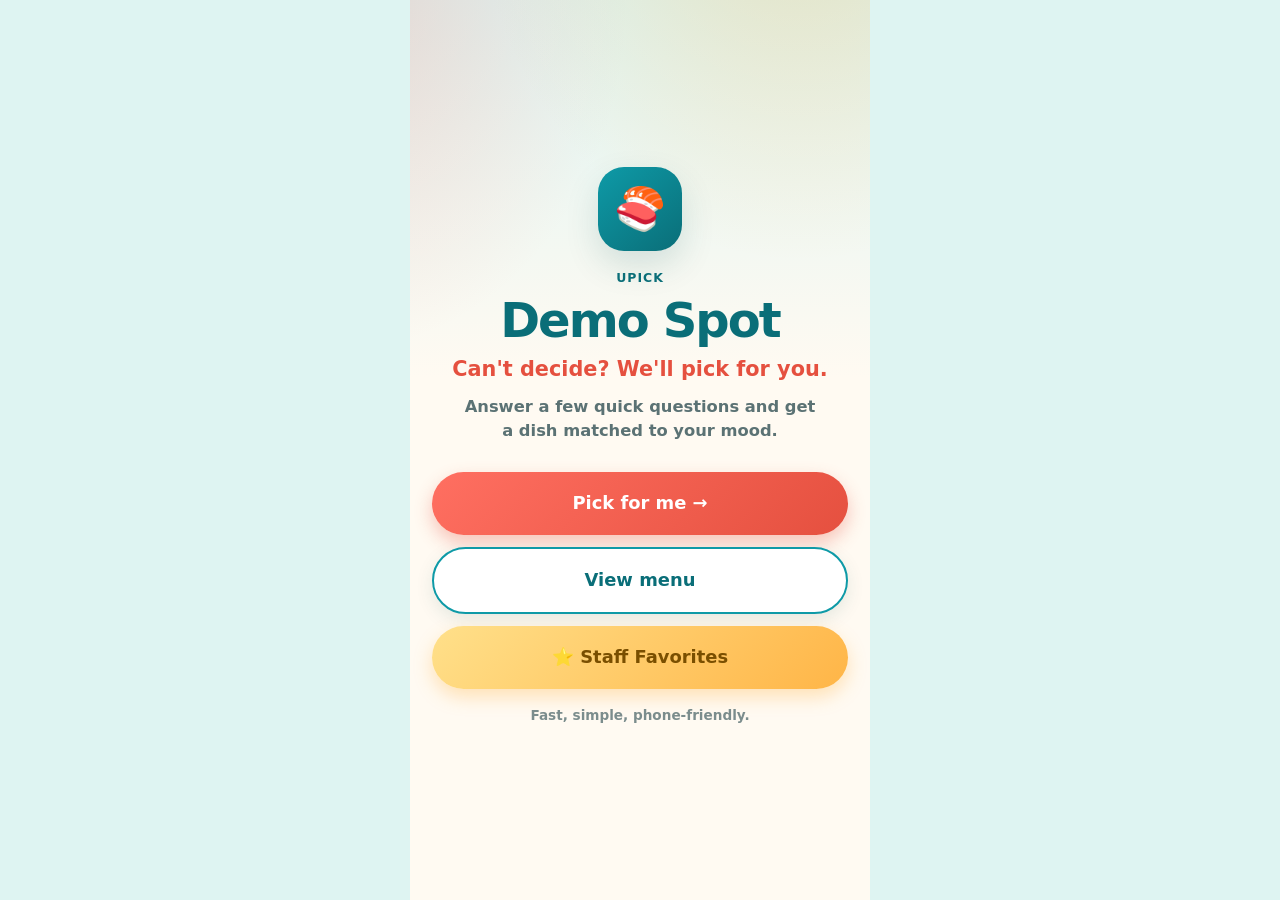
==== commit 61f97243: "Add files via upload" ====
--- a/index.html
+++ b/index.html
@@ -5,20 +5,262 @@
   <meta name="viewport" content="width=device-width, initial-scale=1, viewport-fit=cover" />
   <meta name="theme-color" content="#0a6e78" />
   <title>Pick4Me Menu</title>
-  <link rel="stylesheet" href="styles.css?v=3" />
+  <style>
+:root {
+  --c-sea: #0e9aa7;
+  --c-sea-deep: #0a6e78;
+  --c-coral: #ff6f61;
+  --c-coral-deep: #e5503f;
+  --c-mango: #ffb547;
+  --c-cream: #fffaf2;
+  --c-sand: #fff3e0;
+  --c-ink: #173b3d;
+  --c-ink-soft: #5b7274;
+  --c-card: #ffffff;
+  --c-line: #ece3d4;
+  --radius: 20px;
+  --radius-s: 14px;
+  --radius-pill: 999px;
+  --shadow: 0 14px 34px rgba(10,80,80,0.14);
+  --shadow-s: 0 6px 18px rgba(10,80,80,0.10);
+  --shadow-btn: 0 8px 18px rgba(229,80,63,0.32);
+}
+* { box-sizing: border-box; margin: 0; padding: 0; }
+html { height: 100%; -webkit-text-size-adjust: 100%; overflow: hidden; }
+body {
+  width: 100%; height: 100%; overflow: hidden;
+  overscroll-behavior: none;
+  font-family: system-ui, -apple-system, BlinkMacSystemFont, "Segoe UI", sans-serif;
+  color: var(--c-ink);
+  background: #def4f2;
+  line-height: 1.5;
+  -webkit-font-smoothing: antialiased;
+}
+button, input { font: inherit; }
+button { touch-action: manipulation; }
+.app {
+  position: fixed; inset: 0;
+  width: 100%; max-width: 460px;
+  height: 100svh; margin: 0 auto;
+  overflow: hidden;
+  background:
+    radial-gradient(130% 80% at 85% -15%, rgba(255,181,71,0.30), transparent 55%),
+    radial-gradient(120% 75% at -15% 0%, rgba(255,111,97,0.22), transparent 52%),
+    linear-gradient(180deg, #def4f2 0%, var(--c-cream) 42%);
+}
+@supports (height: 100dvh) { .app { height: 100dvh; } }
+.screen { display: none; }
+.screen[hidden] { display: none !important; }
+.screen.is-active {
+  display: block; position: absolute; inset: 0;
+  width: 100%; height: 100%;
+  overflow-x: hidden; overflow-y: auto;
+  overscroll-behavior: contain;
+  -webkit-overflow-scrolling: touch;
+  padding: calc(20px + env(safe-area-inset-top)) 18px calc(28px + env(safe-area-inset-bottom));
+}
+body.is-switching .screen.is-active { scroll-behavior: auto !important; }
+.sr-only {
+  position: absolute; width: 1px; height: 1px;
+  padding: 0; margin: -1px; overflow: hidden;
+  clip: rect(0,0,0,0); white-space: nowrap; border: 0;
+}
+.btn {
+  display: inline-flex; align-items: center; justify-content: center;
+  gap: 8px; width: 100%; border: none; cursor: pointer;
+  font-weight: 800; font-size: 1.02rem; padding: 15px 18px;
+  border-radius: var(--radius-pill);
+  transition: transform 0.12s ease, filter 0.2s ease, opacity 0.2s ease;
+  -webkit-tap-highlight-color: transparent;
+}
+.btn:active { transform: translateY(1px) scale(0.99); }
+.btn--lg { padding: 18px 20px; font-size: 1.12rem; }
+.btn--primary {
+  color: #fff;
+  background: linear-gradient(135deg, var(--c-coral), var(--c-coral-deep));
+  box-shadow: var(--shadow-btn);
+}
+.btn--primary:disabled { background: #e7d9c8; box-shadow: none; opacity: 0.8; }
+.btn--secondary {
+  color: var(--c-sea-deep); background: #fff;
+  border: 2px solid var(--c-sea); box-shadow: var(--shadow-s);
+}
+.landing.is-active { display: grid; place-items: center; }
+.landing-inner { width: 100%; text-align: center; padding: 10px 4px; }
+.logo-badge {
+  width: 84px; height: 84px; margin: 0 auto 18px;
+  display: grid; place-items: center; font-size: 2.6rem;
+  background: linear-gradient(140deg, var(--c-sea), var(--c-sea-deep));
+  border-radius: 26px; box-shadow: var(--shadow);
+}
+.eyebrow {
+  font-weight: 900; font-size: 0.78rem;
+  text-transform: uppercase; letter-spacing: 0.08em;
+  color: var(--c-sea-deep); margin-bottom: 8px;
+}
+#restaurant-name {
+  font-size: clamp(2.3rem, 11vw, 3rem); font-weight: 900;
+  letter-spacing: -0.04em; line-height: 1;
+  color: var(--c-sea-deep); margin-bottom: 10px;
+}
+.tagline { font-size: 1.3rem; font-weight: 850; color: var(--c-coral-deep); margin-bottom: 10px; }
+.blurb { max-width: 31ch; margin: 0 auto 28px; color: var(--c-ink-soft); font-size: 1.02rem; font-weight: 600; }
+.landing-actions { display: flex; flex-direction: column; gap: 12px; }
+.landing-hint { margin-top: 16px; font-size: 0.85rem; font-weight: 700; color: var(--c-ink-soft); opacity: 0.8; }
+.topbar {
+  position: sticky;
+  top: calc(-20px - env(safe-area-inset-top));
+  z-index: 10; display: flex; align-items: center;
+  justify-content: space-between; gap: 10px;
+  margin: calc(-20px - env(safe-area-inset-top)) -18px 16px;
+  padding: calc(14px + env(safe-area-inset-top)) 18px 14px;
+  background: rgba(255,250,242,0.92);
+  backdrop-filter: blur(8px); -webkit-backdrop-filter: blur(8px);
+  border-bottom: 1px solid var(--c-line);
+}
+.topbar-back, .topbar-action {
+  border: none; cursor: pointer; font-weight: 850;
+  -webkit-tap-highlight-color: transparent;
+}
+.topbar-back { background: none; color: var(--c-sea-deep); padding: 8px 4px; }
+.topbar-action {
+  color: #fff;
+  background: linear-gradient(135deg, var(--c-coral), var(--c-coral-deep));
+  padding: 10px 16px; border-radius: var(--radius-pill); box-shadow: var(--shadow-btn);
+}
+.topbar-progress {
+  font-size: 0.82rem; font-weight: 850; letter-spacing: 0.02em;
+  text-transform: uppercase; color: var(--c-sea-deep);
+}
+.screen-head { margin-bottom: 18px; }
+.screen-title { font-size: 1.9rem; font-weight: 900; letter-spacing: -0.03em; color: var(--c-sea-deep); }
+.screen-sub { color: var(--c-ink-soft); font-weight: 650; }
+.quiz-bar {
+  height: 8px; background: #e9ddca; border-radius: var(--radius-pill);
+  overflow: hidden; margin-bottom: 22px;
+}
+.quiz-bar-fill {
+  height: 100%; width: 20%;
+  background: linear-gradient(90deg, var(--c-sea), var(--c-mango));
+  border-radius: var(--radius-pill); transition: width 0.25s ease;
+}
+.quiz-body { min-height: 46vh; }
+.quiz-prompt { font-size: 1.7rem; font-weight: 900; letter-spacing: -0.02em; margin-bottom: 6px; }
+.quiz-subtitle { color: var(--c-ink-soft); font-weight: 650; margin-bottom: 18px; }
+.quiz-options { display: flex; flex-direction: column; gap: 12px; margin-top: 18px; }
+.option {
+  width: 100%; text-align: left; font-weight: 800; font-size: 1.08rem;
+  padding: 18px 20px; color: var(--c-ink); background: var(--c-card);
+  border: 2px solid var(--c-line); border-radius: var(--radius-s);
+  cursor: pointer; box-shadow: var(--shadow-s);
+  -webkit-tap-highlight-color: transparent;
+}
+.option:active { transform: scale(0.99); }
+.option.is-selected {
+  border-color: var(--c-sea-deep); background: #effbfa;
+  box-shadow: 0 0 0 3px rgba(14,154,167,0.18), var(--shadow-s);
+}
+.custom-amount { margin-top: 16px; }
+.custom-amount label { display: block; font-weight: 800; font-size: 0.92rem; margin-bottom: 6px; color: var(--c-ink-soft); }
+.custom-amount input {
+  width: 100%; font-size: 1.1rem; padding: 15px 16px;
+  border: 2px solid var(--c-line); border-radius: var(--radius-s); background: #fff;
+}
+.quiz-nav { margin-top: 22px; }
+.result-note {
+  text-align: center; font-size: 1.45rem; font-weight: 900;
+  color: var(--c-sea-deep); margin: 12px 0 16px;
+}
+.result-reason {
+  text-align: center; font-weight: 800; color: var(--c-ink);
+  background: var(--c-sand); border: 1px solid var(--c-line);
+  border-radius: var(--radius-s); padding: 14px 16px; margin-top: 16px;
+}
+.menu-list { padding-bottom: 8px; }
+.item-card {
+  background: var(--c-card); border: 1px solid var(--c-line);
+  border-radius: var(--radius); padding: 18px; margin-bottom: 14px; box-shadow: var(--shadow-s);
+}
+.item-card--hero { border: 2px solid var(--c-mango); box-shadow: var(--shadow); }
+.item-head { display: flex; align-items: baseline; justify-content: space-between; gap: 12px; margin-bottom: 6px; }
+.item-name { font-size: 1.28rem; font-weight: 900; line-height: 1.2; }
+.item-price { color: var(--c-coral-deep); font-weight: 900; font-size: 1.16rem; white-space: nowrap; }
+.item-desc { color: var(--c-ink-soft); font-size: 0.97rem; margin-bottom: 12px; }
+.item-labels { display: flex; flex-wrap: wrap; gap: 7px; }
+.label {
+  font-size: 0.76rem; font-weight: 900; padding: 5px 11px;
+  border-radius: var(--radius-pill);
+  background: rgba(14,154,167,0.12); color: var(--c-sea-deep);
+}
+.label--spicy { background: rgba(229,80,63,0.14); color: var(--c-coral-deep); }
+.label--popular { background: rgba(255,181,71,0.22); color: #9a6300; }
+.label--vegetarian, .label--light { background: rgba(72,161,77,0.14); color: #2f7a34; }
+.result-actions { display: flex; flex-direction: column; gap: 11px; margin-top: 18px; }
+.btn--ghost {
+  color: var(--c-ink-soft); background: transparent;
+  border: 2px solid var(--c-line); box-shadow: none;
+  font-weight: 800;
+}
+.btn--ghost:disabled { opacity: 0.55; }
+.btn--staff {
+  color: #7a4f00;
+  background: linear-gradient(135deg, #ffe08a, var(--c-mango));
+  border: none;
+  box-shadow: 0 8px 18px rgba(255,181,71,0.35);
+}
+.staff-list { padding-bottom: 8px; }
+.staff-pick-wrap { margin-bottom: 18px; }
+.staff-pick-badge {
+  display: inline-block; font-size: 0.78rem; font-weight: 900;
+  padding: 5px 12px; margin-bottom: 7px;
+  border-radius: var(--radius-pill);
+  background: linear-gradient(135deg, #ffe08a, var(--c-mango));
+  color: #7a4f00;
+  box-shadow: 0 2px 8px rgba(255,181,71,0.28);
+}
+.result-body { padding-top: 4px; }
+.quiz-multi-hint { font-size: 0.82rem; font-weight: 700; color: var(--c-ink-soft); margin-top: 10px; text-align: center; opacity: 0.75; }
+.result-rank-wrap { position: relative; margin-bottom: 14px; }
+.result-rank-badge {
+  display: inline-block; font-size: 1.1rem;
+  margin-bottom: 6px; margin-left: 2px;
+}
+.elim-pool { display: flex; flex-direction: column; gap: 12px; }
+.elim-row { position: relative; }
+.elim-x {
+  position: absolute; top: 12px; right: 12px;
+  width: 32px; height: 32px;
+  border-radius: var(--radius-pill);
+  border: 2px solid var(--c-coral);
+  background: #fff; color: var(--c-coral-deep);
+  font-size: 0.9rem; font-weight: 900;
+  cursor: pointer; display: grid; place-items: center;
+  -webkit-tap-highlight-color: transparent;
+  box-shadow: var(--shadow-s);
+}
+.elim-x:active { transform: scale(0.92); }
+.elim-row .item-card { padding-right: 52px; }
+@media (max-height: 700px) {
+  .logo-badge { width: 64px; height: 64px; font-size: 2rem; margin-bottom: 12px; }
+  .tagline { font-size: 1.12rem; }
+  .blurb { margin-bottom: 20px; }
+}
+  </style>
 </head>
 <body>
   <main class="app" id="app">
+
     <section id="screen-landing" class="screen landing is-active" aria-labelledby="restaurant-name">
       <div class="landing-inner">
         <div class="logo-badge" aria-hidden="true">🍣</div>
-        <p class="eyebrow">QR Menu</p>
-        <h1 id="restaurant-name">Maguro Demo Spot</h1>
+        <p class="eyebrow">UPick</p>
+        <h1 id="restaurant-name">Demo Spot</h1>
         <p id="restaurant-tagline" class="tagline">Can't decide? We'll pick for you.</p>
         <p id="restaurant-blurb" class="blurb">Answer 5 quick questions and get a dish matched to your mood.</p>
         <div class="landing-actions">
           <button class="btn btn--primary btn--lg" id="btn-pick" type="button">Pick for me →</button>
           <button class="btn btn--secondary btn--lg" id="btn-view-menu" type="button">View menu</button>
+          <button class="btn btn--staff btn--lg" id="btn-staff" type="button">⭐ Staff Favorites</button>
         </div>
         <p class="landing-hint">Fast, simple, phone-friendly.</p>
       </div>
@@ -42,7 +284,6 @@
         <button class="topbar-back" id="btn-result-retry" type="button">← Retry</button>
         <button class="topbar-action" id="btn-result-menu" type="button">Menu</button>
       </div>
-      <h2 class="screen-title" id="result-title">Your pick</h2>
       <div class="result-body" id="result-body"></div>
     </section>
 
@@ -53,13 +294,699 @@
       </div>
       <div class="screen-head">
         <h2 class="screen-title" id="menu-title">Menu</h2>
-        <p class="screen-sub">Tap “Pick for me” if you want help choosing.</p>
+        <p class="screen-sub">Tap "Pick for me" if you want help choosing.</p>
       </div>
       <div class="menu-list" id="menu-list"></div>
     </section>
+
+    <section id="screen-staff" class="screen" hidden aria-labelledby="staff-title">
+      <div class="topbar">
+        <button class="topbar-back" id="btn-staff-back" type="button">← Home</button>
+        <button class="topbar-action" id="btn-staff-pick" type="button">Pick for me</button>
+      </div>
+      <div class="screen-head">
+        <h2 class="screen-title" id="staff-title">⭐ Staff Favorites</h2>
+        <p class="screen-sub">Items the team loves and regulars keep coming back for.</p>
+      </div>
+      <div class="staff-list" id="staff-list"></div>
+    </section>
+
   </main>
 
-  <script src="data.js?v=3"></script>
-  <script src="script.js?v=3"></script>
+  <script>
+/* =========================================================================
+   data.js inlined
+   ========================================================================= */
+const RESTAURANT = {
+  name: "Demo Spot",
+  tagline: "Can't decide? We'll pick for you.",
+  blurb: "Answer a few quick questions and get a dish matched to your mood."
+};
+
+const SCORING = {
+  tagMatch: 10,
+  featuredBoost: 4,
+  popularBoost: 6,
+  fillingBoost: 5,
+  healthyBoost: 5,
+  priceAsc: true
+};
+
+const QUIZ_QUESTIONS = [
+  {
+    id: "hunger",
+    prompt: "How hungry are you?",
+    weight: 2,
+    options: [
+      { label: "🍃 Just a snack", value: "snack", tags: ["light-hunger", "quick"], reason: "something light" },
+      { label: "🍚 Normal hungry", value: "normal", tags: ["medium-hunger"], reason: "a regular portion" },
+      { label: "🍱 Starving", value: "starving", tags: ["big-hunger", "filling"], reason: "something filling" }
+    ]
+  },
+  {
+    id: "budget",
+    prompt: "What's your budget?",
+    type: "budget",
+    options: [
+      { label: "💸 Cheapest option", value: "cheapest" },
+      { label: "Under $10", value: "u10" },
+      { label: "$10–$15", value: "u15" },
+      { label: "$15–$20", value: "u20" },
+      { label: "🤙 No budget, just pick what's good", value: "none" }
+    ]
+  },
+  {
+    id: "craving",
+    prompt: "What sounds best right now?",
+    weight: 2,
+    options: [
+      { label: "🧂 Salty", value: "salty", tags: ["savory", "bold"], reason: "something salty" },
+      { label: "🍯 Sweet", value: "sweet", tags: ["sweet", "fresh"], reason: "something sweet" },
+      { label: "🍖 Savory", value: "savory", tags: ["savory", "classic", "rice"], reason: "something savory" },
+      { label: "🥗 Fresh", value: "fresh", tags: ["fresh", "healthy"], reason: "something fresh" },
+      { label: "💪 Protein-heavy", value: "protein", tags: ["filling", "big-hunger", "fish", "shrimp"], reason: "packed with protein" },
+      { label: "🍜 Carby", value: "carby", tags: ["rice", "medium-hunger"], reason: "some good carbs" }
+    ]
+  },
+  {
+    id: "mood",
+    prompt: "What kind of mood are you in?",
+    weight: 1,
+    options: [
+      { label: "✅ Safe choice", value: "safe", tags: ["classic", "savory"], reason: "a reliable classic" },
+      { label: "⭐ Popular item", value: "popular", tags: [], reason: "a crowd favorite", boostFeatured: true },
+      { label: "🆕 Something new", value: "new", tags: [], reason: "something different", boostNew: true },
+      { label: "🎲 Surprise me", value: "surprise", tags: [], reason: "a fun surprise" }
+    ]
+  },
+  {
+    id: "priority",
+    prompt: "What matters most?",
+    weight: 2,
+    options: [
+      { label: "💰 Cheapest", value: "cheapest", tags: [], reason: "great value", prioritizeCheap: true },
+      { label: "🏋️ Most filling", value: "filling", tags: ["filling", "big-hunger"], reason: "super filling" },
+      { label: "🥦 Healthier option", value: "healthy", tags: ["healthy", "fresh", "light-hunger"], reason: "on the healthier side" },
+      { label: "😋 Best tasting", value: "taste", tags: [], reason: "the tastiest pick", boostFeatured: true },
+      { label: "⚡ Fastest/easiest", value: "fast", tags: ["quick", "light-hunger"], reason: "quick and easy" }
+    ]
+  },
+  {
+    id: "dealbreakers",
+    prompt: "Any dealbreakers?",
+    subtitle: "Pick all that apply — or skip straight ahead.",
+    type: "multi",
+    optional: true,
+    options: [
+      { label: "🌶️ No spicy", value: "no-spicy", excludeTags: ["spicy", "bold"] },
+      { label: "🐟 No seafood", value: "no-seafood", excludeTags: ["fish", "shrimp"] },
+      { label: "🧀 No dairy", value: "no-dairy", excludeTags: ["dairy"] },
+      { label: "🥩 No meat", value: "no-meat", excludeTags: ["fish", "shrimp"] },
+      { label: "🧱 No heavy food", value: "no-heavy", excludeTags: ["filling", "big-hunger"] }
+    ]
+  },
+  {
+    id: "resultStyle",
+    prompt: "How do you want your result?",
+    weight: 0,
+    options: [
+      { label: "🎯 Give me one final pick", value: "one" },
+      { label: "🏆 Show me top 3", value: "top3" },
+      { label: "❌ Let me eliminate options", value: "eliminate" }
+    ]
+  }
+];
+
+const MENU_ITEMS = [
+  {
+    id: "classic-ahi", name: "Classic Ahi Bowl", price: 13,
+    description: "Cubed ahi tuna, shoyu, sweet onion, and sesame over warm rice.",
+    tags: ["fish", "savory", "medium-hunger", "classic", "rice"],
+    labels: ["Popular", "Savory"], featured: true
+  },
+  {
+    id: "spicy-tuna", name: "Volcano Spicy Tuna", price: 14,
+    description: "Ahi tossed in chili aioli with crispy onion and togarashi.",
+    tags: ["fish", "spicy", "medium-hunger", "bold", "rice"],
+    labels: ["Spicy", "Popular"], featured: true
+  },
+  {
+    id: "salmon-shoyu", name: "Shoyu Salmon Bowl", price: 14,
+    description: "Buttery salmon, shoyu glaze, edamame, cucumber, and scallion.",
+    tags: ["fish", "savory", "medium-hunger", "fresh", "rice"],
+    labels: ["Fresh"], featured: false
+  },
+  {
+    id: "spicy-salmon-deluxe", name: "Spicy Salmon Deluxe", price: 18,
+    description: "Double salmon, sriracha mayo, jalapeño, avocado, and crunch.",
+    tags: ["fish", "spicy", "big-hunger", "bold", "rice"],
+    labels: ["Spicy", "Filling"], featured: false
+  },
+  {
+    id: "veggie-garden", name: "Garden Veggie Bowl", price: 11,
+    description: "Tofu, avocado, edamame, cucumber, carrot, and ginger dressing.",
+    tags: ["veggie", "fresh", "light-hunger", "healthy", "rice"],
+    labels: ["Vegetarian", "Light"], featured: false
+  },
+  {
+    id: "shrimp-tempura", name: "Crispy Shrimp Tempura Bowl", price: 15,
+    description: "Golden tempura shrimp, spicy mayo, slaw, and pickled ginger.",
+    tags: ["shrimp", "savory", "big-hunger", "crunchy", "rice"],
+    labels: ["Popular", "Filling"], featured: true
+  },
+  {
+    id: "poke-nachos", name: "Aloha Poke Nachos", price: 12,
+    description: "Wonton chips piled with ahi, avocado, masago, and eel sauce.",
+    tags: ["fish", "savory", "shareable", "fun", "crunchy"],
+    labels: ["Shareable"], featured: false
+  },
+  {
+    id: "mini-bowl", name: "Keiki Mini Bowl", price: 9,
+    description: "A small bowl with your choice of one protein. Simple and quick.",
+    tags: ["fish", "savory", "light-hunger", "quick", "rice"],
+    labels: ["Light"], featured: false
+  },
+  {
+    id: "double-protein", name: "Double Protein Power Bowl", price: 19,
+    description: "Two proteins, extra rice, and all the toppings. Come hungry.",
+    tags: ["fish", "savory", "big-hunger", "filling", "rice"],
+    labels: ["Filling"], featured: false
+  },
+  {
+    id: "mango-tofu", name: "Mango Tofu Fresh Bowl", price: 10,
+    description: "Crispy tofu, mango salsa, greens, lime, and sweet chili drizzle.",
+    tags: ["veggie", "spicy", "light-hunger", "fresh", "healthy"],
+    labels: ["Vegetarian", "Light", "Spicy"], featured: false
+  }
+];
+
+/* =========================================================================
+   script.js inlined
+   ========================================================================= */
+console.log("PICK4ME VERSION 3 LOADED");
+document.documentElement.dataset.pick4meVersion = "3";
+
+function trackEvent(eventName, data = {}) {
+  console.log("[trackEvent]", eventName, data);
+}
+
+function resolveBudgetCap(answers) {
+  const sel = answers.budget;
+  if (!sel || sel === "none") return null;
+  if (sel === "cheapest") return Math.min(...MENU_ITEMS.map(i => i.price));
+  if (sel === "u10") return 10;
+  if (sel === "u15") return 15;
+  if (sel === "u20") return 20;
+  return null;
+}
+
+function getExcludedTags(answers) {
+  const db = answers.dealbreakers;
+  if (!db || db.includes("none") || db.length === 0) return [];
+  const excluded = new Set();
+  QUIZ_QUESTIONS.find(q => q.id === "dealbreakers").options.forEach(o => {
+    if (db.includes(o.value) && o.excludeTags) o.excludeTags.forEach(t => excluded.add(t));
+  });
+  return [...excluded];
+}
+
+function scoreItem(item, answers, questions) {
+  let score = 0;
+  const priorityOpt = questions.find(q => q.id === "priority")
+    ?.options.find(o => o.value === answers.priority);
+  const moodOpt = questions.find(q => q.id === "mood")
+    ?.options.find(o => o.value === answers.mood);
+
+  questions.forEach(q => {
+    if (q.type === "budget" || q.type === "multi" || q.id === "resultStyle") return;
+    const opt = q.options.find(o => o.value === answers[q.id]);
+    if (!opt || !opt.tags) return;
+    const w = q.weight ?? 1;
+    opt.tags.forEach(tag => {
+      if (item.tags.includes(tag)) score += SCORING.tagMatch * w;
+    });
+  });
+
+  if (item.featured) score += SCORING.featuredBoost;
+  if (moodOpt?.boostFeatured && item.featured) score += SCORING.popularBoost;
+  if (priorityOpt?.boostFeatured && item.featured) score += SCORING.popularBoost;
+  if (priorityOpt?.value === "filling" && item.tags.includes("filling")) score += SCORING.fillingBoost;
+  if (priorityOpt?.value === "healthy" && (item.tags.includes("healthy") || item.tags.includes("fresh"))) score += SCORING.healthyBoost;
+
+  return score;
+}
+
+function buildReason(item, answers, questions) {
+  const parts = [];
+  questions.forEach(q => {
+    if (q.type === "budget" || q.type === "multi" || q.id === "resultStyle") return;
+    const opt = q.options.find(o => o.value === answers[q.id]);
+    if (!opt?.reason) return;
+    const overlaps = (opt.tags || []).some(t => item.tags.includes(t));
+    const hasBoost = opt.boostFeatured || opt.boostNew || opt.prioritizeCheap;
+    if (overlaps || hasBoost) parts.push({ text: opt.reason, weight: q.weight ?? 1 });
+  });
+  parts.sort((a, b) => b.weight - a.weight);
+  const top = parts.slice(0, 2).map(r => r.text).filter(Boolean);
+  if (!top.length) return "A house favorite we think you'll enjoy.";
+  if (top.length === 1) return `Picked because you wanted ${top[0]}.`;
+  return `Picked because you wanted ${top[0]} and ${top[1]}.`;
+}
+
+function recommend(answers) {
+  const questions = QUIZ_QUESTIONS;
+  const budgetCap = resolveBudgetCap(answers);
+  const excludedTags = getExcludedTags(answers);
+  const resultStyle = answers.resultStyle || "one";
+  const priorityOpt = questions.find(q => q.id === "priority")
+    ?.options.find(o => o.value === answers.priority);
+
+  let pool = MENU_ITEMS.filter(item =>
+    !excludedTags.some(t => item.tags.includes(t))
+  );
+
+  let fallback = false;
+  let budgetPool = budgetCap != null ? pool.filter(i => i.price <= budgetCap) : pool;
+  if (budgetCap != null && !budgetPool.length) { budgetPool = pool; fallback = true; }
+  pool = budgetPool;
+
+  const scored = pool.map(item => ({ item, score: scoreItem(item, answers, questions) }));
+
+  if (priorityOpt?.prioritizeCheap) {
+    scored.sort((a, b) => a.item.price - b.item.price || b.score - a.score);
+  } else {
+    scored.sort((a, b) => b.score - a.score || a.item.price - b.item.price);
+  }
+
+  if (resultStyle === "top3") {
+    return { style: "top3", items: scored.slice(0, 3).map(s => s.item), ranked: scored.map(s => s.item), fallback };
+  }
+  if (resultStyle === "eliminate") {
+    return { style: "eliminate", items: scored.slice(0, Math.min(5, scored.length)).map(s => s.item), ranked: scored.map(s => s.item), fallback };
+  }
+  const chosen = scored[0];
+  return {
+    style: "one", item: chosen.item, score: chosen.score, fallback,
+    ranked: scored.map(s => s.item),
+    reason: buildReason(chosen.item, answers, questions)
+  };
+}
+
+const state = {
+  screen: "landing", answers: {}, step: 0, result: null
+};
+
+const SCREENS = ["landing", "quiz", "result", "menu", "staff"];
+
+function getScreenEl(name) { return document.getElementById(`screen-${name}`); }
+
+function forceTop(el) {
+  if (el) el.scrollTop = 0;
+  document.body.scrollTop = 0;
+  document.documentElement.scrollTop = 0;
+  window.scrollTo(0, 0);
+}
+
+function showScreen(name) {
+  state.screen = name;
+  document.body.classList.add("is-switching");
+  let activeEl = null;
+  SCREENS.forEach((screenName) => {
+    const el = getScreenEl(screenName);
+    if (!el) return;
+    const isActive = screenName === name;
+    el.hidden = !isActive;
+    el.classList.toggle("is-active", isActive);
+    el.setAttribute("aria-hidden", String(!isActive));
+    if (isActive) activeEl = el;
+  });
+  forceTop(activeEl);
+  requestAnimationFrame(() => {
+    forceTop(activeEl);
+    document.body.classList.remove("is-switching");
+  });
+  trackEvent("view_screen", { screen: name });
+}
+
+function renderLanding() {
+  document.getElementById("restaurant-name").textContent = RESTAURANT.name;
+  document.getElementById("restaurant-tagline").textContent = RESTAURANT.tagline;
+  document.getElementById("restaurant-blurb").textContent = RESTAURANT.blurb;
+}
+
+function renderQuizStep() {
+  const q = QUIZ_QUESTIONS[state.step];
+  const total = QUIZ_QUESTIONS.length;
+  const root = document.getElementById("quiz-body");
+  root.innerHTML = "";
+
+  document.getElementById("quiz-progress").textContent = `Question ${state.step + 1} of ${total}`;
+  document.getElementById("quiz-bar-fill").style.width = `${((state.step + 1) / total) * 100}%`;
+  document.getElementById("btn-quiz-back").textContent = state.step === 0 ? "← Home" : "← Back";
+
+  const prompt = document.createElement("h2");
+  prompt.className = "quiz-prompt";
+  prompt.textContent = q.prompt;
+  root.appendChild(prompt);
+
+  if (q.subtitle) {
+    const sub = document.createElement("p");
+    sub.className = "quiz-subtitle";
+    sub.textContent = q.subtitle;
+    root.appendChild(sub);
+  }
+
+  const opts = document.createElement("div");
+  opts.className = "quiz-options";
+
+  if (q.type === "multi") {
+    if (!Array.isArray(state.answers[q.id])) state.answers[q.id] = [];
+    q.options.forEach(o => {
+      const btn = document.createElement("button");
+      btn.type = "button";
+      const sel = state.answers[q.id];
+      btn.className = "option" + (sel.includes(o.value) ? " is-selected" : "");
+      btn.textContent = o.label;
+      btn.addEventListener("click", () => {
+        let cur = state.answers[q.id];
+        if (o.exclusive) {
+          state.answers[q.id] = cur.includes(o.value) ? [] : [o.value];
+        } else {
+          cur = cur.filter(v => {
+            const excl = q.options.find(x => x.value === v);
+            return !excl?.exclusive;
+          });
+          if (cur.includes(o.value)) {
+            state.answers[q.id] = cur.filter(v => v !== o.value);
+          } else {
+            state.answers[q.id] = [...cur, o.value];
+          }
+        }
+        trackEvent("quiz_answer", { question: q.id, value: state.answers[q.id] });
+        opts.querySelectorAll(".option").forEach(b => b.classList.remove("is-selected"));
+        state.answers[q.id].forEach(v => {
+          const idx = q.options.findIndex(x => x.value === v);
+          if (idx >= 0) opts.children[idx]?.classList.add("is-selected");
+        });
+        if (q.optional) {
+          const nxt = document.getElementById("btn-quiz-next");
+          nxt.textContent = state.answers[q.id].length === 0
+            ? (isLast ? "No deal-breakers, see my pick →" : "No deal-breakers, next →")
+            : (isLast ? "See my pick →" : "Next →");
+        }
+      });
+      opts.appendChild(btn);
+    });
+  } else {
+    q.options.forEach((o) => {
+      const btn = document.createElement("button");
+      btn.type = "button";
+      btn.className = "option" + (state.answers[q.id] === o.value ? " is-selected" : "");
+      btn.textContent = o.label;
+      btn.addEventListener("click", () => {
+        state.answers[q.id] = o.value;
+        trackEvent("quiz_answer", { question: q.id, value: o.value });
+        opts.querySelectorAll(".option").forEach((c) => c.classList.remove("is-selected"));
+        btn.classList.add("is-selected");
+        window.setTimeout(nextStep, 140);
+      });
+      opts.appendChild(btn);
+    });
+  }
+
+  root.appendChild(opts);
+
+  const isLast = state.step === total - 1;
+  const next = document.getElementById("btn-quiz-next");
+  if (q.type === "multi") {
+    const isEmpty = !Array.isArray(state.answers[q.id]) || state.answers[q.id].length === 0;
+    if (q.optional) {
+      next.textContent = isEmpty
+        ? (isLast ? "No deal-breakers, see my pick →" : "No deal-breakers, next →")
+        : (isLast ? "See my pick →" : "Next →");
+      next.style.display = "";
+      next.disabled = false;
+    } else {
+      next.textContent = isLast ? "See my pick →" : "Next →";
+      next.style.display = "";
+      next.disabled = isEmpty;
+    }
+  } else {
+    next.style.display = "none";
+    next.disabled = true;
+  }
+
+  forceTop(getScreenEl("quiz"));
+}
+
+function nextStep() {
+  const q = QUIZ_QUESTIONS[state.step];
+  const ans = state.answers[q.id];
+  const hasAnswer = q.type === "multi"
+    ? (q.optional || (Array.isArray(ans) && ans.length > 0))
+    : ans != null;
+  if (!hasAnswer) return;
+  if (state.step < QUIZ_QUESTIONS.length - 1) {
+    state.step += 1;
+    renderQuizStep();
+  } else {
+    submitQuiz();
+  }
+}
+
+function prevStep() {
+  if (state.step > 0) {
+    state.step -= 1;
+    renderQuizStep();
+  } else {
+    showScreen("landing");
+  }
+}
+
+function startQuiz() {
+  state.step = 0;
+  renderQuizStep();
+  showScreen("quiz");
+}
+
+function submitQuiz() {
+  state.result = recommend(state.answers);
+  trackEvent("recommendation", { style: state.result.style, fallback: state.result.fallback });
+  renderResult();
+  showScreen("result");
+}
+
+function buildResultActions(root, showNextBest, onNextBest) {
+  const actions = document.createElement("div");
+  actions.className = "result-actions";
+
+  if (showNextBest) {
+    const nbBtn = document.createElement("button");
+    nbBtn.type = "button";
+    nbBtn.className = "btn btn--secondary";
+    nbBtn.id = "btn-next-best";
+    nbBtn.textContent = "Give me the next best thing";
+    nbBtn.addEventListener("click", onNextBest);
+    actions.appendChild(nbBtn);
+  }
+
+  const menuBtn = document.createElement("button");
+  menuBtn.type = "button";
+  menuBtn.className = "btn btn--primary";
+  menuBtn.textContent = "View full menu";
+  menuBtn.addEventListener("click", () => showScreen("menu"));
+  actions.appendChild(menuBtn);
+
+  root.appendChild(actions);
+}
+
+function renderResult() {
+  const root = document.getElementById("result-body");
+  root.innerHTML = "";
+  if (!state.result) return;
+  const r = state.result;
+
+  if (r.style === "one") {
+    if (r.fallback) {
+      const fb = document.createElement("p");
+      fb.className = "result-note";
+      fb.textContent = "Nothing fit your budget perfectly — here's the closest:";
+      root.appendChild(fb);
+    }
+
+    let pickIndex = r._pickIndex || 0;
+    const ranked = r.ranked || [r.item];
+
+    function renderOnePick(idx) {
+      const existing = root.querySelector(".one-pick-zone");
+      if (existing) existing.remove();
+      const existingActions = root.querySelector(".result-actions");
+      if (existingActions) existingActions.remove();
+
+      const zone = document.createElement("div");
+      zone.className = "one-pick-zone";
+      zone.appendChild(buildItemCard(ranked[idx], true));
+
+      const why = document.createElement("p");
+      why.className = "result-reason";
+      why.textContent = buildReason(ranked[idx], state.answers, QUIZ_QUESTIONS);
+      zone.appendChild(why);
+      root.appendChild(zone);
+
+      const hasMore = idx + 1 < ranked.length;
+      buildResultActions(root, hasMore, () => {
+        pickIndex = idx + 1;
+        r._pickIndex = pickIndex;
+        renderOnePick(pickIndex);
+      });
+    }
+
+    renderOnePick(pickIndex);
+
+  } else if (r.style === "top3") {
+    const note = document.createElement("p");
+    note.className = "result-note";
+    note.textContent = "Your top 3 picks";
+    root.appendChild(note);
+    r.items.forEach((item, i) => {
+      const wrap = document.createElement("div");
+      wrap.className = "result-rank-wrap";
+      const badge = document.createElement("span");
+      badge.className = "result-rank-badge";
+      badge.textContent = ["🥇","🥈","🥉"][i] || `#${i+1}`;
+      wrap.appendChild(badge);
+      wrap.appendChild(buildItemCard(item, i === 0));
+      root.appendChild(wrap);
+    });
+    buildResultActions(root, false, null);
+
+  } else if (r.style === "eliminate") {
+    const note = document.createElement("p");
+    note.className = "result-note";
+    note.textContent = "Tap ✕ to eliminate — last one standing is your pick";
+    root.appendChild(note);
+    const pool = [...r.items];
+    function renderElimPool() {
+      const existing = root.querySelector(".elim-pool");
+      if (existing) existing.remove();
+      const existingActions = root.querySelector(".result-actions");
+      if (existingActions) existingActions.remove();
+      if (pool.length === 1) {
+        root.innerHTML = "";
+        const fin = document.createElement("p");
+        fin.className = "result-note";
+        fin.textContent = "🎉 Your pick!";
+        root.appendChild(fin);
+        root.appendChild(buildItemCard(pool[0], true));
+        buildResultActions(root, false, null);
+        return;
+      }
+      const poolEl = document.createElement("div");
+      poolEl.className = "elim-pool";
+      pool.forEach((item, idx) => {
+        const row = document.createElement("div");
+        row.className = "elim-row";
+        row.appendChild(buildItemCard(item, false));
+        const xBtn = document.createElement("button");
+        xBtn.type = "button";
+        xBtn.className = "elim-x";
+        xBtn.textContent = "✕";
+        xBtn.setAttribute("aria-label", `Remove ${item.name}`);
+        xBtn.addEventListener("click", () => {
+          pool.splice(idx, 1);
+          renderElimPool();
+        });
+        row.appendChild(xBtn);
+        poolEl.appendChild(row);
+      });
+      root.appendChild(poolEl);
+      buildResultActions(root, false, null);
+    }
+    renderElimPool();
+  }
+}
+
+function renderMenu() {
+  const root = document.getElementById("menu-list");
+  root.innerHTML = "";
+  MENU_ITEMS.forEach((item) => root.appendChild(buildItemCard(item, false)));
+}
+
+function renderStaffFavorites() {
+  const root = document.getElementById("staff-list");
+  root.innerHTML = "";
+  const picks = MENU_ITEMS.filter(item => item.featured);
+  picks.forEach((item, i) => {
+    const wrap = document.createElement("div");
+    wrap.className = "staff-pick-wrap";
+    const badge = document.createElement("span");
+    badge.className = "staff-pick-badge";
+    badge.textContent = i === 0 ? "🏆 Top pick" : "⭐ Staff pick";
+    wrap.appendChild(badge);
+    wrap.appendChild(buildItemCard(item, i === 0));
+    root.appendChild(wrap);
+  });
+}
+
+function buildItemCard(item, isHero) {
+  const card = document.createElement("article");
+  card.className = "item-card" + (isHero ? " item-card--hero" : "");
+  const head = document.createElement("div");
+  head.className = "item-head";
+  const name = document.createElement("h3");
+  name.className = "item-name";
+  name.textContent = item.name;
+  const price = document.createElement("span");
+  price.className = "item-price";
+  price.textContent = `$${item.price}`;
+  head.appendChild(name); head.appendChild(price);
+  card.appendChild(head);
+  const desc = document.createElement("p");
+  desc.className = "item-desc";
+  desc.textContent = item.description;
+  card.appendChild(desc);
+  if (item.labels && item.labels.length) {
+    const labels = document.createElement("div");
+    labels.className = "item-labels";
+    item.labels.forEach((l) => {
+      const tag = document.createElement("span");
+      tag.className = "label label--" + l.toLowerCase().replace(/\s+/g, "-");
+      tag.textContent = l;
+      labels.appendChild(tag);
+    });
+    card.appendChild(labels);
+  }
+  return card;
+}
+
+function wireEvents() {
+  document.getElementById("btn-pick").addEventListener("click", startQuiz);
+  document.getElementById("btn-view-menu").addEventListener("click", () => showScreen("menu"));
+  document.getElementById("btn-staff").addEventListener("click", () => showScreen("staff"));
+  document.getElementById("btn-quiz-next").addEventListener("click", nextStep);
+  document.getElementById("btn-quiz-back").addEventListener("click", prevStep);
+  document.getElementById("btn-result-menu").addEventListener("click", () => showScreen("menu"));
+  document.getElementById("btn-result-retry").addEventListener("click", () => {
+    state.answers = {};
+    if (state.result) delete state.result._pickIndex;
+    startQuiz();
+  });
+  document.getElementById("btn-menu-back").addEventListener("click", () => showScreen("landing"));
+  document.getElementById("btn-menu-pick").addEventListener("click", startQuiz);
+  document.getElementById("btn-staff-back").addEventListener("click", () => showScreen("landing"));
+  document.getElementById("btn-staff-pick").addEventListener("click", startQuiz);
+}
+
+function init() {
+  renderLanding();
+  renderMenu();
+  renderStaffFavorites();
+  wireEvents();
+  showScreen("landing");
+  trackEvent("app_loaded", { restaurant: RESTAURANT.name });
+}
+
+document.addEventListener("DOMContentLoaded", init);
+  </script>
 </body>
 </html>
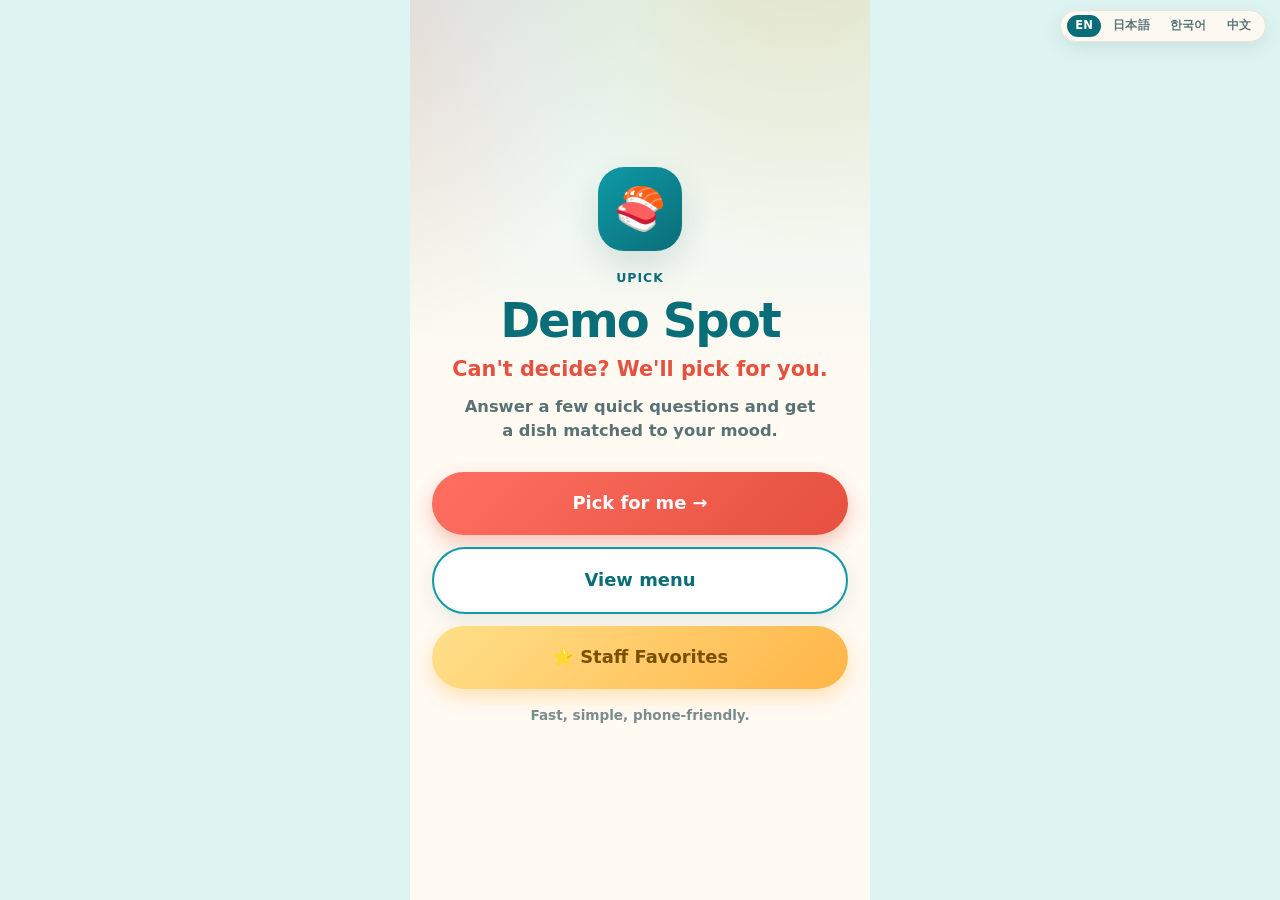
==== commit 771d79e9: "Add files via upload" ====
--- a/index.html
+++ b/index.html
@@ -245,10 +245,54 @@
   .tagline { font-size: 1.12rem; }
   .blurb { margin-bottom: 20px; }
 }
+
+/* ── Language selector ── */
+.lang-selector {
+  position: fixed;
+  top: calc(10px + env(safe-area-inset-top));
+  right: 14px;
+  z-index: 200;
+  display: flex;
+  gap: 4px;
+  background: rgba(255,250,242,0.88);
+  backdrop-filter: blur(8px);
+  -webkit-backdrop-filter: blur(8px);
+  border: 1px solid var(--c-line);
+  border-radius: var(--radius-pill);
+  padding: 4px 6px;
+  box-shadow: var(--shadow-s);
+}
+.lang-btn {
+  border: none;
+  background: none;
+  cursor: pointer;
+  font-size: 0.72rem;
+  font-weight: 900;
+  letter-spacing: 0.02em;
+  color: var(--c-ink-soft);
+  padding: 5px 8px;
+  border-radius: var(--radius-pill);
+  transition: background 0.15s, color 0.15s;
+  -webkit-tap-highlight-color: transparent;
+  line-height: 1;
+}
+.lang-btn:active { transform: scale(0.94); }
+.lang-btn.is-active {
+  background: var(--c-sea-deep);
+  color: #fff;
+}
   </style>
 </head>
 <body>
   <main class="app" id="app">
+
+    <!-- Language selector -->
+    <div class="lang-selector" id="lang-selector" role="group" aria-label="Language">
+      <button class="lang-btn is-active" data-lang="en" type="button">EN</button>
+      <button class="lang-btn" data-lang="ja" type="button">日本語</button>
+      <button class="lang-btn" data-lang="ko" type="button">한국어</button>
+      <button class="lang-btn" data-lang="zh" type="button">中文</button>
+    </div>
 
     <section id="screen-landing" class="screen landing is-active" aria-labelledby="restaurant-name">
       <div class="landing-inner">
@@ -646,13 +690,14 @@
 
   const prompt = document.createElement("h2");
   prompt.className = "quiz-prompt";
-  prompt.textContent = q.prompt;
+  prompt.textContent = tQuestion(q.id, "prompt") || q.prompt;
   root.appendChild(prompt);
 
-  if (q.subtitle) {
+  const tSub = tQuestion(q.id, "subtitle");
+  if (q.subtitle || tSub) {
     const sub = document.createElement("p");
     sub.className = "quiz-subtitle";
-    sub.textContent = q.subtitle;
+    sub.textContent = tSub || q.subtitle;
     root.appendChild(sub);
   }
 
@@ -661,12 +706,13 @@
 
   if (q.type === "multi") {
     if (!Array.isArray(state.answers[q.id])) state.answers[q.id] = [];
-    q.options.forEach(o => {
+    const tOpts = tQuestion(q.id, "options") || [];
+    q.options.forEach((o, oi) => {
       const btn = document.createElement("button");
       btn.type = "button";
       const sel = state.answers[q.id];
       btn.className = "option" + (sel.includes(o.value) ? " is-selected" : "");
-      btn.textContent = o.label;
+      btn.textContent = tOpts[oi] || o.label;
       btn.addEventListener("click", () => {
         let cur = state.answers[q.id];
         if (o.exclusive) {
@@ -691,18 +737,19 @@
         if (q.optional) {
           const nxt = document.getElementById("btn-quiz-next");
           nxt.textContent = state.answers[q.id].length === 0
-            ? (isLast ? "No deal-breakers, see my pick →" : "No deal-breakers, next →")
-            : (isLast ? "See my pick →" : "Next →");
+            ? (isLast ? t("dealbreakersSkipLast") : t("dealbreakersSkip"))
+            : (isLast ? t("quizSeeMyPick") : t("quizNext"));
         }
       });
       opts.appendChild(btn);
     });
   } else {
-    q.options.forEach((o) => {
+    const tOpts = tQuestion(q.id, "options") || [];
+    q.options.forEach((o, oi) => {
       const btn = document.createElement("button");
       btn.type = "button";
       btn.className = "option" + (state.answers[q.id] === o.value ? " is-selected" : "");
-      btn.textContent = o.label;
+      btn.textContent = tOpts[oi] || o.label;
       btn.addEventListener("click", () => {
         state.answers[q.id] = o.value;
         trackEvent("quiz_answer", { question: q.id, value: o.value });
@@ -722,12 +769,12 @@
     const isEmpty = !Array.isArray(state.answers[q.id]) || state.answers[q.id].length === 0;
     if (q.optional) {
       next.textContent = isEmpty
-        ? (isLast ? "No deal-breakers, see my pick →" : "No deal-breakers, next →")
-        : (isLast ? "See my pick →" : "Next →");
+        ? (isLast ? t("dealbreakersSkipLast") : t("dealbreakersSkip"))
+        : (isLast ? t("quizSeeMyPick") : t("quizNext"));
       next.style.display = "";
       next.disabled = false;
     } else {
-      next.textContent = isLast ? "See my pick →" : "Next →";
+      next.textContent = isLast ? t("quizSeeMyPick") : t("quizNext");
       next.style.display = "";
       next.disabled = isEmpty;
     }
@@ -735,6 +782,8 @@
     next.style.display = "none";
     next.disabled = true;
   }
+
+  document.getElementById("btn-quiz-back").textContent = state.step === 0 ? t("quizBack0") : t("quizBackN");
 
   forceTop(getScreenEl("quiz"));
 }
@@ -785,7 +834,7 @@
     nbBtn.type = "button";
     nbBtn.className = "btn btn--secondary";
     nbBtn.id = "btn-next-best";
-    nbBtn.textContent = "Give me the next best thing";
+    nbBtn.textContent = t("nextBest");
     nbBtn.addEventListener("click", onNextBest);
     actions.appendChild(nbBtn);
   }
@@ -793,7 +842,7 @@
   const menuBtn = document.createElement("button");
   menuBtn.type = "button";
   menuBtn.className = "btn btn--primary";
-  menuBtn.textContent = "View full menu";
+  menuBtn.textContent = t("viewFullMenu");
   menuBtn.addEventListener("click", () => showScreen("menu"));
   actions.appendChild(menuBtn);
 
@@ -810,7 +859,7 @@
     if (r.fallback) {
       const fb = document.createElement("p");
       fb.className = "result-note";
-      fb.textContent = "Nothing fit your budget perfectly — here's the closest:";
+      fb.textContent = t("resultFallback");
       root.appendChild(fb);
     }
 
@@ -846,7 +895,7 @@
   } else if (r.style === "top3") {
     const note = document.createElement("p");
     note.className = "result-note";
-    note.textContent = "Your top 3 picks";
+    note.textContent = t("resultTop3");
     root.appendChild(note);
     r.items.forEach((item, i) => {
       const wrap = document.createElement("div");
@@ -863,7 +912,7 @@
   } else if (r.style === "eliminate") {
     const note = document.createElement("p");
     note.className = "result-note";
-    note.textContent = "Tap ✕ to eliminate — last one standing is your pick";
+    note.textContent = t("resultElimNote");
     root.appendChild(note);
     const pool = [...r.items];
     function renderElimPool() {
@@ -875,7 +924,7 @@
         root.innerHTML = "";
         const fin = document.createElement("p");
         fin.className = "result-note";
-        fin.textContent = "🎉 Your pick!";
+        fin.textContent = t("resultFinalPick");
         root.appendChild(fin);
         root.appendChild(buildItemCard(pool[0], true));
         buildResultActions(root, false, null);
@@ -921,7 +970,7 @@
     wrap.className = "staff-pick-wrap";
     const badge = document.createElement("span");
     badge.className = "staff-pick-badge";
-    badge.textContent = i === 0 ? "🏆 Top pick" : "⭐ Staff pick";
+    badge.textContent = i === 0 ? t("staffTopPick") : t("staffPick");
     wrap.appendChild(badge);
     wrap.appendChild(buildItemCard(item, i === 0));
     root.appendChild(wrap);
@@ -977,11 +1026,247 @@
   document.getElementById("btn-staff-pick").addEventListener("click", startQuiz);
 }
 
+/* =========================================================================
+   i18n — translations
+   ========================================================================= */
+const TRANSLATIONS = {
+  en: {
+    eyebrow: "UPick",
+    tagline: "Can't decide? We'll pick for you.",
+    blurb: "Answer a few quick questions and get a dish matched to your mood.",
+    btnPick: "Pick for me →",
+    btnViewMenu: "View menu",
+    btnStaff: "⭐ Staff Favorites",
+    landingHint: "Fast, simple, phone-friendly.",
+    quizBack0: "← Home",
+    quizBackN: "← Back",
+    quizNext: "Next →",
+    quizSeeMyPick: "See my pick →",
+    dealbreakersSkip: "No deal-breakers, next →",
+    dealbreakersSkipLast: "No deal-breakers, see my pick →",
+    topbarRetry: "← Retry",
+    topbarMenu: "Menu",
+    topbarMenuBack: "← Home",
+    topbarMenuPick: "Pick for me",
+    topbarStaffBack: "← Home",
+    topbarStaffPick: "Pick for me",
+    menuTitle: "Menu",
+    menuSub: "Tap \"Pick for me\" if you want help choosing.",
+    staffTitle: "⭐ Staff Favorites",
+    staffSub: "Items the team loves and regulars keep coming back for.",
+    staffTopPick: "🏆 Top pick",
+    staffPick: "⭐ Staff pick",
+    resultFallback: "Nothing fit your budget perfectly — here's the closest:",
+    resultTop3: "Your top 3 picks",
+    resultElimNote: "Tap ✕ to eliminate — last one standing is your pick",
+    resultFinalPick: "🎉 Your pick!",
+    nextBest: "Give me the next best thing",
+    viewFullMenu: "View full menu",
+    questions: {
+      hunger:      { prompt: "How hungry are you?",           options: ["🍃 Just a snack","🍚 Normal hungry","🍱 Starving"] },
+      budget:      { prompt: "What's your budget?",           options: ["💸 Cheapest option","Under $10","$10–$15","$15–$20","🤙 No budget, just pick what's good"] },
+      craving:     { prompt: "What sounds best right now?",   options: ["🧂 Salty","🍯 Sweet","🍖 Savory","🥗 Fresh","💪 Protein-heavy","🍜 Carby"] },
+      mood:        { prompt: "What kind of mood are you in?", options: ["✅ Safe choice","⭐ Popular item","🆕 Something new","🎲 Surprise me"] },
+      priority:    { prompt: "What matters most?",            options: ["💰 Cheapest","🏋️ Most filling","🥦 Healthier option","😋 Best tasting","⚡ Fastest/easiest"] },
+      dealbreakers:{ prompt: "Any dealbreakers?", subtitle: "Pick all that apply — or skip straight ahead.", options: ["🌶️ No spicy","🐟 No seafood","🧀 No dairy","🥩 No meat","🧱 No heavy food"] },
+      resultStyle: { prompt: "How do you want your result?",  options: ["🎯 Give me one final pick","🏆 Show me top 3","❌ Let me eliminate options"] }
+    }
+  },
+  ja: {
+    eyebrow: "UPick",
+    tagline: "迷ったら、任せてください。",
+    blurb: "いくつかの質問に答えると、気分にぴったりの一品をご提案します。",
+    btnPick: "選んでもらう →",
+    btnViewMenu: "メニューを見る",
+    btnStaff: "⭐ スタッフのおすすめ",
+    landingHint: "素早く・シンプル・スマホ対応",
+    quizBack0: "← ホーム",
+    quizBackN: "← 戻る",
+    quizNext: "次へ →",
+    quizSeeMyPick: "結果を見る →",
+    dealbreakersSkip: "NG なし、次へ →",
+    dealbreakersSkipLast: "NG なし、結果を見る →",
+    topbarRetry: "← やり直す",
+    topbarMenu: "メニュー",
+    topbarMenuBack: "← ホーム",
+    topbarMenuPick: "選んでもらう",
+    topbarStaffBack: "← ホーム",
+    topbarStaffPick: "選んでもらう",
+    menuTitle: "メニュー",
+    menuSub: "迷ったら「選んでもらう」をタップ。",
+    staffTitle: "⭐ スタッフのおすすめ",
+    staffSub: "スタッフとリピーターが大好きなメニューです。",
+    staffTopPick: "🏆 一番人気",
+    staffPick: "⭐ スタッフのイチオシ",
+    resultFallback: "ご予算にぴったりのものはありませんでしたが、最も近いものをご提案します：",
+    resultTop3: "あなたのトップ3",
+    resultElimNote: "✕ をタップして消去 — 最後に残ったものがあなたの一品",
+    resultFinalPick: "🎉 あなたの一品！",
+    nextBest: "次のおすすめを見る",
+    viewFullMenu: "フルメニューを見る",
+    questions: {
+      hunger:      { prompt: "どのくらいお腹が空いていますか？",        options: ["🍃 軽くつまむ程度","🍚 普通にお腹が空いた","🍱 めちゃくちゃ腹ペコ"] },
+      budget:      { prompt: "予算はどのくらいですか？",                options: ["💸 一番安いもの","10ドル未満","10〜15ドル","15〜20ドル","🤙 予算なし、おいしいものを"] },
+      craving:     { prompt: "今、何が食べたいですか？",                options: ["🧂 しょっぱいもの","🍯 甘いもの","🍖 旨味たっぷり","🥗 さっぱりしたもの","💪 タンパク質たっぷり","🍜 炭水化物系"] },
+      mood:        { prompt: "今の気分は？",                           options: ["✅ 安定の定番","⭐ 人気のメニュー","🆕 新しいものを試したい","🎲 サプライズで"] },
+      priority:    { prompt: "一番大切にしたいことは？",                options: ["💰 価格重視","🏋️ ボリューム重視","🥦 ヘルシー重視","😋 おいしさ重視","⚡ 手軽さ重視"] },
+      dealbreakers:{ prompt: "苦手なものはありますか？", subtitle: "当てはまるものをすべて選ぶか、スキップしてください。", options: ["🌶️ 辛いものNG","🐟 魚介類NG","🧀 乳製品NG","🥩 肉類NG","🧱 重い食べ物NG"] },
+      resultStyle: { prompt: "結果の表示方法は？",                     options: ["🎯 ズバリ1品だけ","🏆 上位3品を見る","❌ 自分で絞り込む"] }
+    }
+  },
+  ko: {
+    eyebrow: "UPick",
+    tagline: "고민될 때, 저희가 골라드려요.",
+    blurb: "몇 가지 질문에 답하면 지금 기분에 딱 맞는 메뉴를 추천해 드립니다.",
+    btnPick: "골라줘 →",
+    btnViewMenu: "메뉴 보기",
+    btnStaff: "⭐ 직원 추천",
+    landingHint: "빠르고 간단하고 모바일 친화적.",
+    quizBack0: "← 홈",
+    quizBackN: "← 뒤로",
+    quizNext: "다음 →",
+    quizSeeMyPick: "결과 보기 →",
+    dealbreakersSkip: "제외 없음, 다음 →",
+    dealbreakersSkipLast: "제외 없음, 결과 보기 →",
+    topbarRetry: "← 다시하기",
+    topbarMenu: "메뉴",
+    topbarMenuBack: "← 홈",
+    topbarMenuPick: "골라줘",
+    topbarStaffBack: "← 홈",
+    topbarStaffPick: "골라줘",
+    menuTitle: "메뉴",
+    menuSub: "선택이 어렵다면 \"골라줘\"를 탭하세요.",
+    staffTitle: "⭐ 직원 추천",
+    staffSub: "직원들과 단골들이 사랑하는 메뉴입니다.",
+    staffTopPick: "🏆 최고 인기",
+    staffPick: "⭐ 직원 추천",
+    resultFallback: "예산에 딱 맞는 메뉴는 없지만, 가장 가까운 메뉴를 추천드려요:",
+    resultTop3: "당신의 TOP 3",
+    resultElimNote: "✕ 를 탭해서 제거 — 마지막 남은 것이 당신의 선택",
+    resultFinalPick: "🎉 당신의 선택!",
+    nextBest: "다음으로 좋은 것 보기",
+    viewFullMenu: "전체 메뉴 보기",
+    questions: {
+      hunger:      { prompt: "얼마나 배고프세요?",                     options: ["🍃 간단히 요기만","🍚 보통 배고픔","🍱 엄청 배고픔"] },
+      budget:      { prompt: "예산은 어느 정도인가요?",                 options: ["💸 제일 저렴한 것","$10 미만","$10–$15","$15–$20","🤙 예산 상관없이 맛있는 것"] },
+      craving:     { prompt: "지금 뭐가 당기나요?",                    options: ["🧂 짭짤한 것","🍯 달콤한 것","🍖 고소한 것","🥗 신선한 것","💪 단백질 가득","🍜 탄수화물"] },
+      mood:        { prompt: "지금 어떤 기분인가요?",                   options: ["✅ 안전한 선택","⭐ 인기 메뉴","🆕 새로운 것","🎲 깜짝 추천"] },
+      priority:    { prompt: "가장 중요한 건 뭔가요?",                  options: ["💰 가격","🏋️ 포만감","🥦 건강","😋 맛","⚡ 빠르고 간편함"] },
+      dealbreakers:{ prompt: "못 먹는 것이 있나요?", subtitle: "해당하는 것을 모두 선택하거나 건너뛰세요.", options: ["🌶️ 매운 것 NO","🐟 해산물 NO","🧀 유제품 NO","🥩 육류 NO","🧱 무거운 음식 NO"] },
+      resultStyle: { prompt: "결과를 어떻게 보고 싶나요?",              options: ["🎯 딱 1개만","🏆 TOP 3 보기","❌ 직접 제거하기"] }
+    }
+  },
+  zh: {
+    eyebrow: "UPick",
+    tagline: "选不了？让我们来帮你选！",
+    blurb: "回答几个小问题，我们为你推荐最适合此刻心情的菜品。",
+    btnPick: "帮我选 →",
+    btnViewMenu: "查看菜单",
+    btnStaff: "⭐ 员工推荐",
+    landingHint: "快速、简单、手机友好。",
+    quizBack0: "← 首页",
+    quizBackN: "← 返回",
+    quizNext: "下一步 →",
+    quizSeeMyPick: "查看结果 →",
+    dealbreakersSkip: "没有忌口，下一步 →",
+    dealbreakersSkipLast: "没有忌口，查看结果 →",
+    topbarRetry: "← 重新来",
+    topbarMenu: "菜单",
+    topbarMenuBack: "← 首页",
+    topbarMenuPick: "帮我选",
+    topbarStaffBack: "← 首页",
+    topbarStaffPick: "帮我选",
+    menuTitle: "菜单",
+    menuSub: "如果难以抉择，点击「帮我选」。",
+    staffTitle: "⭐ 员工推荐",
+    staffSub: "团队和常客最钟爱的菜品。",
+    staffTopPick: "🏆 最佳推荐",
+    staffPick: "⭐ 员工精选",
+    resultFallback: "没有完全符合预算的选项，这是最接近的推荐：",
+    resultTop3: "你的 TOP 3",
+    resultElimNote: "点 ✕ 淘汰 — 最后剩下的就是你的选择",
+    resultFinalPick: "🎉 你的选择！",
+    nextBest: "看看次优推荐",
+    viewFullMenu: "查看完整菜单",
+    questions: {
+      hunger:      { prompt: "你有多饿？",                             options: ["🍃 随便吃点","🍚 正常饿","🍱 饿到极点"] },
+      budget:      { prompt: "你的预算是多少？",                       options: ["💸 最便宜的","$10以下","$10–$15","$15–$20","🤙 不限预算，选最好的"] },
+      craving:     { prompt: "现在最想吃什么？",                       options: ["🧂 咸口的","🍯 甜口的","🍖 鲜香的","🥗 清爽的","💪 高蛋白","🍜 主食类"] },
+      mood:        { prompt: "你现在是什么心情？",                     options: ["✅ 经典稳妥","⭐ 热门菜品","🆕 尝点新的","🎲 随机惊喜"] },
+      priority:    { prompt: "你最在乎什么？",                         options: ["💰 最便宜","🏋️ 最管饱","🥦 更健康","😋 最好吃","⚡ 快捷方便"] },
+      dealbreakers:{ prompt: "有什么忌口吗？", subtitle: "选择所有适用项，或直接跳过。", options: ["🌶️ 不要辣","🐟 不要海鲜","🧀 不要乳制品","🥩 不要肉类","🧱 不要重口味"] },
+      resultStyle: { prompt: "你想怎么看结果？",                       options: ["🎯 直接给我一个","🏆 看前三名","❌ 我来一个个排除"] }
+    }
+  }
+};
+
+let currentLang = "en";
+
+function t(key) {
+  return (TRANSLATIONS[currentLang] || TRANSLATIONS.en)[key]
+      || TRANSLATIONS.en[key]
+      || key;
+}
+
+function tQuestion(qId, field) {
+  const block = (TRANSLATIONS[currentLang]?.questions || {})[qId]
+             || TRANSLATIONS.en.questions[qId]
+             || {};
+  return block[field];
+}
+
+function applyLang(lang) {
+  currentLang = lang;
+
+  // Highlight active button
+  document.querySelectorAll(".lang-btn").forEach(btn => {
+    btn.classList.toggle("is-active", btn.dataset.lang === lang);
+  });
+
+  // Landing screen
+  document.getElementById("restaurant-tagline").textContent = t("tagline");
+  document.getElementById("restaurant-blurb").textContent   = t("blurb");
+  document.querySelector(".eyebrow").textContent             = t("eyebrow");
+  document.getElementById("btn-pick").textContent            = t("btnPick");
+  document.getElementById("btn-view-menu").textContent       = t("btnViewMenu");
+  document.getElementById("btn-staff").textContent           = t("btnStaff");
+  document.querySelector(".landing-hint").textContent        = t("landingHint");
+
+  // Topbars (static labels)
+  document.getElementById("btn-result-retry").textContent = t("topbarRetry");
+  document.getElementById("btn-result-menu").textContent  = t("topbarMenu");
+  document.getElementById("btn-menu-back").textContent    = t("topbarMenuBack");
+  document.getElementById("btn-menu-pick").textContent    = t("topbarMenuPick");
+  document.getElementById("btn-staff-back").textContent   = t("topbarStaffBack");
+  document.getElementById("btn-staff-pick").textContent   = t("topbarStaffPick");
+
+  // Menu screen
+  document.getElementById("menu-title").textContent = t("menuTitle");
+  document.querySelector("#screen-menu .screen-sub").textContent = t("menuSub");
+
+  // Staff screen
+  document.getElementById("staff-title").textContent = t("staffTitle");
+  document.querySelector("#screen-staff .screen-sub").textContent = t("staffSub");
+  renderStaffFavorites();
+
+  // Re-render active dynamic screens
+  if (state.screen === "quiz") renderQuizStep();
+  if (state.screen === "result") renderResult();
+}
+
+function wireLangSelector() {
+  document.getElementById("lang-selector").addEventListener("click", e => {
+    const btn = e.target.closest(".lang-btn");
+    if (btn && btn.dataset.lang) applyLang(btn.dataset.lang);
+  });
+}
+
 function init() {
   renderLanding();
   renderMenu();
   renderStaffFavorites();
   wireEvents();
+  wireLangSelector();
   showScreen("landing");
   trackEvent("app_loaded", { restaurant: RESTAURANT.name });
 }
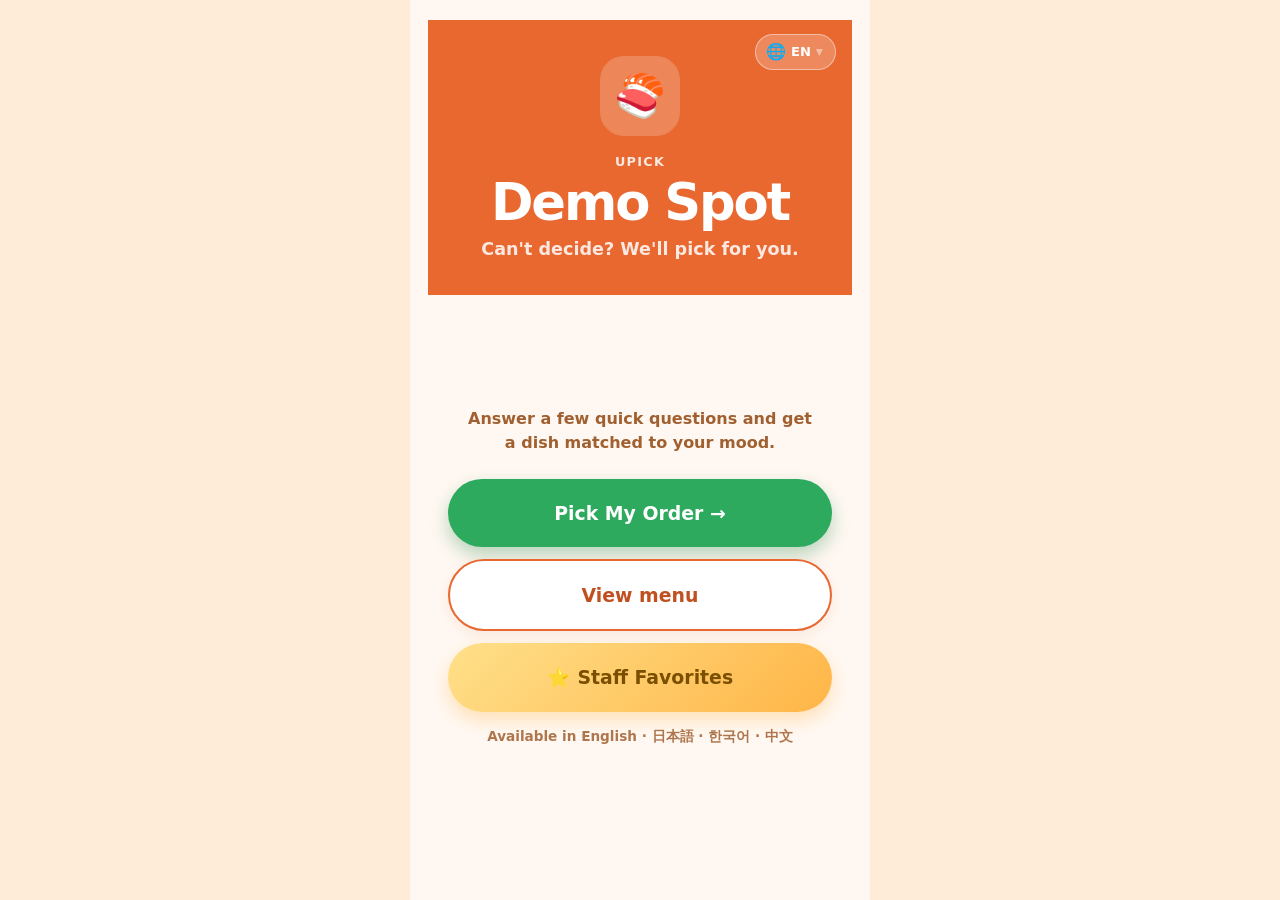
==== commit 28b0f811: "Add files via upload" ====
--- a/index.html
+++ b/index.html
@@ -7,23 +7,26 @@
   <title>Pick4Me Menu</title>
   <style>
 :root {
-  --c-sea: #0e9aa7;
-  --c-sea-deep: #0a6e78;
-  --c-coral: #ff6f61;
-  --c-coral-deep: #e5503f;
+  --c-sea: #e86830;
+  --c-sea-deep: #c05020;
+  --c-coral: #e86830;
+  --c-coral-deep: #c05020;
   --c-mango: #ffb547;
-  --c-cream: #fffaf2;
-  --c-sand: #fff3e0;
-  --c-ink: #173b3d;
-  --c-ink-soft: #5b7274;
+  --c-cream: #fff8f2;
+  --c-sand: #fff0e8;
+  --c-ink: #2a1a08;
+  --c-ink-soft: #a06030;
   --c-card: #ffffff;
-  --c-line: #ece3d4;
-  --radius: 20px;
+  --c-line: #f0d8c0;
+  --radius: 16px;
   --radius-s: 14px;
   --radius-pill: 999px;
-  --shadow: 0 14px 34px rgba(10,80,80,0.14);
-  --shadow-s: 0 6px 18px rgba(10,80,80,0.10);
-  --shadow-btn: 0 8px 18px rgba(229,80,63,0.32);
+  --shadow: 0 8px 24px rgba(200,80,20,0.13);
+  --shadow-s: 0 4px 14px rgba(200,80,20,0.09);
+  --shadow-btn: 0 8px 20px rgba(200,80,20,0.30);
+  --c-green: #2eaa5e;
+  --c-green-deep: #1d8a47;
+  --shadow-btn-green: 0 8px 18px rgba(30,138,71,0.32);
 }
 * { box-sizing: border-box; margin: 0; padding: 0; }
 html { height: 100%; -webkit-text-size-adjust: 100%; overflow: hidden; }
@@ -32,7 +35,7 @@
   overscroll-behavior: none;
   font-family: system-ui, -apple-system, BlinkMacSystemFont, "Segoe UI", sans-serif;
   color: var(--c-ink);
-  background: #def4f2;
+  background: #ffecd8;
   line-height: 1.5;
   -webkit-font-smoothing: antialiased;
 }
@@ -43,10 +46,7 @@
   width: 100%; max-width: 460px;
   height: 100svh; margin: 0 auto;
   overflow: hidden;
-  background:
-    radial-gradient(130% 80% at 85% -15%, rgba(255,181,71,0.30), transparent 55%),
-    radial-gradient(120% 75% at -15% 0%, rgba(255,111,97,0.22), transparent 52%),
-    linear-gradient(180deg, #def4f2 0%, var(--c-cream) 42%);
+  background: #fff8f2;
 }
 @supports (height: 100dvh) { .app { height: 100dvh; } }
 .screen { display: none; }
@@ -68,45 +68,74 @@
 .btn {
   display: inline-flex; align-items: center; justify-content: center;
   gap: 8px; width: 100%; border: none; cursor: pointer;
-  font-weight: 800; font-size: 1.02rem; padding: 15px 18px;
+  font-weight: 800; font-size: 1.08rem; padding: 18px 20px;
   border-radius: var(--radius-pill);
   transition: transform 0.12s ease, filter 0.2s ease, opacity 0.2s ease;
   -webkit-tap-highlight-color: transparent;
 }
 .btn:active { transform: translateY(1px) scale(0.99); }
-.btn--lg { padding: 18px 20px; font-size: 1.12rem; }
+.btn--lg { padding: 20px 22px; font-size: 1.18rem; }
 .btn--primary {
   color: #fff;
-  background: linear-gradient(135deg, var(--c-coral), var(--c-coral-deep));
+  background: var(--c-coral);
   box-shadow: var(--shadow-btn);
 }
-.btn--primary:disabled { background: #e7d9c8; box-shadow: none; opacity: 0.8; }
+.btn--primary:disabled { background: #f0d8c0; box-shadow: none; opacity: 0.8; }
 .btn--secondary {
   color: var(--c-sea-deep); background: #fff;
-  border: 2px solid var(--c-sea); box-shadow: var(--shadow-s);
-}
-.landing.is-active { display: grid; place-items: center; }
-.landing-inner { width: 100%; text-align: center; padding: 10px 4px; }
+  border: 2.5px solid var(--c-sea); box-shadow: var(--shadow-s);
+}
+.btn--cta {
+  color: #fff;
+  background: var(--c-green);
+  box-shadow: var(--shadow-btn-green);
+}
+.btn--cta:disabled { background: #f0d8c0; box-shadow: none; opacity: 0.8; }
+.item-img {
+  width: 100%; height: 160px; object-fit: cover;
+  border-radius: calc(var(--radius) - 4px) calc(var(--radius) - 4px) 0 0;
+  margin: -18px -18px 14px;
+  width: calc(100% + 36px);
+  display: block;
+}
+.result-soft-warn {
+  font-size: 0.88rem; font-weight: 700;
+  color: #7a4f00;
+  background: #fff8e1;
+  border: 1px solid #ffe082;
+  border-radius: var(--radius-s);
+  padding: 10px 14px;
+  margin-top: 10px;
+  line-height: 1.45;
+}
+.landing.is-active { display: flex; flex-direction: column; }
+.landing-inner { width: 100%; text-align: center; padding: 10px 20px 24px; flex: 1; display: flex; flex-direction: column; justify-content: center; }
+.landing-hero-band {
+  background: var(--c-coral);
+  padding: calc(36px + env(safe-area-inset-top)) 24px 32px;
+  text-align: center;
+  position: relative;
+}
 .logo-badge {
-  width: 84px; height: 84px; margin: 0 auto 18px;
+  width: 80px; height: 80px; margin: 0 auto 16px;
   display: grid; place-items: center; font-size: 2.6rem;
-  background: linear-gradient(140deg, var(--c-sea), var(--c-sea-deep));
-  border-radius: 26px; box-shadow: var(--shadow);
+  background: rgba(255,255,255,0.2);
+  border-radius: 24px;
 }
 .eyebrow {
-  font-weight: 900; font-size: 0.78rem;
-  text-transform: uppercase; letter-spacing: 0.08em;
-  color: var(--c-sea-deep); margin-bottom: 8px;
+  font-weight: 800; font-size: 0.8rem;
+  text-transform: uppercase; letter-spacing: 0.1em;
+  color: rgba(255,255,255,0.85); margin-bottom: 6px;
 }
 #restaurant-name {
-  font-size: clamp(2.3rem, 11vw, 3rem); font-weight: 900;
+  font-size: clamp(2.4rem, 11vw, 3.2rem); font-weight: 900;
   letter-spacing: -0.04em; line-height: 1;
-  color: var(--c-sea-deep); margin-bottom: 10px;
-}
-.tagline { font-size: 1.3rem; font-weight: 850; color: var(--c-coral-deep); margin-bottom: 10px; }
-.blurb { max-width: 31ch; margin: 0 auto 28px; color: var(--c-ink-soft); font-size: 1.02rem; font-weight: 600; }
+  color: #fff; margin-bottom: 8px;
+}
+.tagline { font-size: 1.1rem; font-weight: 700; color: rgba(255,255,255,0.85); margin-bottom: 0; }
+.blurb { max-width: 31ch; margin: 0 auto 24px; color: var(--c-ink-soft); font-size: 1rem; font-weight: 600; }
 .landing-actions { display: flex; flex-direction: column; gap: 12px; }
-.landing-hint { margin-top: 16px; font-size: 0.85rem; font-weight: 700; color: var(--c-ink-soft); opacity: 0.8; }
+.landing-hint { margin-top: 14px; font-size: 0.85rem; font-weight: 600; color: var(--c-ink-soft); opacity: 0.85; }
 .topbar {
   position: sticky;
   top: calc(-20px - env(safe-area-inset-top));
@@ -114,51 +143,53 @@
   justify-content: space-between; gap: 10px;
   margin: calc(-20px - env(safe-area-inset-top)) -18px 16px;
   padding: calc(14px + env(safe-area-inset-top)) 18px 14px;
-  background: rgba(255,250,242,0.92);
+  background: rgba(255,248,242,0.96);
   backdrop-filter: blur(8px); -webkit-backdrop-filter: blur(8px);
   border-bottom: 1px solid var(--c-line);
 }
 .topbar-back, .topbar-action {
-  border: none; cursor: pointer; font-weight: 850;
+  border: none; cursor: pointer; font-weight: 800;
   -webkit-tap-highlight-color: transparent;
 }
-.topbar-back { background: none; color: var(--c-sea-deep); padding: 8px 4px; }
+.topbar-back { background: none; color: var(--c-sea-deep); padding: 8px 4px; font-size: 1rem; }
 .topbar-action {
   color: #fff;
-  background: linear-gradient(135deg, var(--c-coral), var(--c-coral-deep));
-  padding: 10px 16px; border-radius: var(--radius-pill); box-shadow: var(--shadow-btn);
+  background: var(--c-coral);
+  padding: 10px 18px; border-radius: var(--radius-pill); box-shadow: var(--shadow-btn);
 }
 .topbar-progress {
-  font-size: 0.82rem; font-weight: 850; letter-spacing: 0.02em;
+  font-size: 0.82rem; font-weight: 800; letter-spacing: 0.02em;
   text-transform: uppercase; color: var(--c-sea-deep);
 }
 .screen-head { margin-bottom: 18px; }
-.screen-title { font-size: 1.9rem; font-weight: 900; letter-spacing: -0.03em; color: var(--c-sea-deep); }
-.screen-sub { color: var(--c-ink-soft); font-weight: 650; }
+.screen-title { font-size: 1.9rem; font-weight: 900; letter-spacing: -0.03em; color: var(--c-ink); }
+.screen-sub { color: var(--c-ink-soft); font-weight: 600; }
 .quiz-bar {
-  height: 8px; background: #e9ddca; border-radius: var(--radius-pill);
+  height: 8px; background: #f0d8c0; border-radius: var(--radius-pill);
   overflow: hidden; margin-bottom: 22px;
 }
 .quiz-bar-fill {
   height: 100%; width: 20%;
-  background: linear-gradient(90deg, var(--c-sea), var(--c-mango));
+  background: var(--c-coral);
   border-radius: var(--radius-pill); transition: width 0.25s ease;
 }
 .quiz-body { min-height: 46vh; }
-.quiz-prompt { font-size: 1.7rem; font-weight: 900; letter-spacing: -0.02em; margin-bottom: 6px; }
+.quiz-prompt { font-size: 1.65rem; font-weight: 900; letter-spacing: -0.02em; margin-bottom: 6px; color: var(--c-ink); }
 .quiz-subtitle { color: var(--c-ink-soft); font-weight: 650; margin-bottom: 18px; }
-.quiz-options { display: flex; flex-direction: column; gap: 12px; margin-top: 18px; }
+.quiz-options { display: flex; flex-direction: column; gap: 10px; margin-top: 18px; }
 .option {
-  width: 100%; text-align: left; font-weight: 800; font-size: 1.08rem;
-  padding: 18px 20px; color: var(--c-ink); background: var(--c-card);
+  width: 100%; text-align: left; font-weight: 700; font-size: 1.12rem;
+  padding: 20px 20px; color: var(--c-ink); background: var(--c-card);
   border: 2px solid var(--c-line); border-radius: var(--radius-s);
   cursor: pointer; box-shadow: var(--shadow-s);
   -webkit-tap-highlight-color: transparent;
+  line-height: 1.3;
 }
 .option:active { transform: scale(0.99); }
 .option.is-selected {
-  border-color: var(--c-sea-deep); background: #effbfa;
-  box-shadow: 0 0 0 3px rgba(14,154,167,0.18), var(--shadow-s);
+  border-color: var(--c-coral); background: #fff0e8;
+  color: var(--c-sea-deep);
+  box-shadow: 0 0 0 3px rgba(232,104,48,0.15), var(--shadow-s);
 }
 .custom-amount { margin-top: 16px; }
 .custom-amount label { display: block; font-weight: 800; font-size: 0.92rem; margin-bottom: 6px; color: var(--c-ink-soft); }
@@ -172,28 +203,28 @@
   color: var(--c-sea-deep); margin: 12px 0 16px;
 }
 .result-reason {
-  text-align: center; font-weight: 800; color: var(--c-ink);
+  text-align: center; font-weight: 700; color: var(--c-ink);
   background: var(--c-sand); border: 1px solid var(--c-line);
   border-radius: var(--radius-s); padding: 14px 16px; margin-top: 16px;
 }
 .menu-list { padding-bottom: 8px; }
 .item-card {
-  background: var(--c-card); border: 1px solid var(--c-line);
+  background: var(--c-card); border: 1.5px solid var(--c-line);
   border-radius: var(--radius); padding: 18px; margin-bottom: 14px; box-shadow: var(--shadow-s);
 }
-.item-card--hero { border: 2px solid var(--c-mango); box-shadow: var(--shadow); }
+.item-card--hero { border: 2.5px solid var(--c-coral); box-shadow: var(--shadow); }
 .item-head { display: flex; align-items: baseline; justify-content: space-between; gap: 12px; margin-bottom: 6px; }
-.item-name { font-size: 1.28rem; font-weight: 900; line-height: 1.2; }
-.item-price { color: var(--c-coral-deep); font-weight: 900; font-size: 1.16rem; white-space: nowrap; }
+.item-name { font-size: 1.28rem; font-weight: 900; line-height: 1.2; color: var(--c-ink); }
+.item-price { color: var(--c-coral-deep); font-weight: 900; font-size: 1.18rem; white-space: nowrap; }
 .item-desc { color: var(--c-ink-soft); font-size: 0.97rem; margin-bottom: 12px; }
 .item-labels { display: flex; flex-wrap: wrap; gap: 7px; }
 .label {
-  font-size: 0.76rem; font-weight: 900; padding: 5px 11px;
+  font-size: 0.76rem; font-weight: 800; padding: 5px 12px;
   border-radius: var(--radius-pill);
-  background: rgba(14,154,167,0.12); color: var(--c-sea-deep);
-}
-.label--spicy { background: rgba(229,80,63,0.14); color: var(--c-coral-deep); }
-.label--popular { background: rgba(255,181,71,0.22); color: #9a6300; }
+  background: #fff0e8; color: var(--c-sea-deep);
+}
+.label--spicy { background: #fff0e8; color: var(--c-coral-deep); }
+.label--popular { background: rgba(255,181,71,0.22); color: #9a5000; }
 .label--vegetarian, .label--light { background: rgba(72,161,77,0.14); color: #2f7a34; }
 .result-actions { display: flex; flex-direction: column; gap: 11px; margin-top: 18px; }
 .btn--ghost {
@@ -248,65 +279,106 @@
 
 /* ── Language selector ── */
 .lang-selector {
-  position: fixed;
-  top: calc(10px + env(safe-area-inset-top));
-  right: 14px;
+  position: absolute;
+  top: calc(14px + env(safe-area-inset-top));
+  right: 16px;
+  left: auto;
+  transform: none;
   z-index: 200;
+}
+.lang-toggle {
   display: flex;
-  gap: 4px;
-  background: rgba(255,250,242,0.88);
-  backdrop-filter: blur(8px);
-  -webkit-backdrop-filter: blur(8px);
-  border: 1px solid var(--c-line);
+  align-items: center;
+  gap: 5px;
+  background: rgba(255,255,255,0.22);
+  border: 1.5px solid rgba(255,255,255,0.45);
   border-radius: var(--radius-pill);
-  padding: 4px 6px;
-  box-shadow: var(--shadow-s);
-}
+  padding: 7px 12px 7px 10px;
+  box-shadow: none;
+  cursor: pointer;
+  font-size: 0.82rem;
+  font-weight: 800;
+  color: #fff;
+  -webkit-tap-highlight-color: transparent;
+  white-space: nowrap;
+}
+.lang-toggle:active { background: rgba(255,255,255,0.35); }
+.lang-toggle-globe { font-size: 1rem; line-height: 1; }
+.lang-toggle-caret {
+  font-size: 0.58rem;
+  opacity: 0.45;
+  transition: transform 0.15s;
+}
+.lang-selector.is-open .lang-toggle-caret { transform: rotate(180deg); }
+.lang-dropdown {
+  display: none;
+  position: absolute;
+  top: calc(100% + 6px);
+  right: 0;
+  left: auto;
+  transform: none;
+  background: #fff;
+  border: 1.5px solid var(--c-line);
+  border-radius: var(--radius-s);
+  box-shadow: 0 8px 24px rgba(200,80,20,0.14);
+  overflow: hidden;
+  min-width: 140px;
+}
+.lang-selector.is-open .lang-dropdown { display: block; }
+.lang-selector.is-hidden { display: none; }
 .lang-btn {
+  display: block;
+  width: 100%;
+  text-align: left;
   border: none;
   background: none;
   cursor: pointer;
-  font-size: 0.72rem;
-  font-weight: 900;
-  letter-spacing: 0.02em;
-  color: var(--c-ink-soft);
-  padding: 5px 8px;
-  border-radius: var(--radius-pill);
-  transition: background 0.15s, color 0.15s;
+  font-size: 0.84rem;
+  font-weight: 700;
+  color: var(--c-ink);
+  padding: 12px 16px;
   -webkit-tap-highlight-color: transparent;
-  line-height: 1;
-}
-.lang-btn:active { transform: scale(0.94); }
+  transition: background 0.1s;
+}
+.lang-btn + .lang-btn { border-top: 1px solid var(--c-line); }
+.lang-btn:active { background: #fff0e8; }
 .lang-btn.is-active {
-  background: var(--c-sea-deep);
-  color: #fff;
+  background: #fff0e8;
+  color: var(--c-sea-deep);
 }
   </style>
 </head>
 <body>
   <main class="app" id="app">
 
-    <!-- Language selector -->
-    <div class="lang-selector" id="lang-selector" role="group" aria-label="Language">
-      <button class="lang-btn is-active" data-lang="en" type="button">EN</button>
-      <button class="lang-btn" data-lang="ja" type="button">日本語</button>
-      <button class="lang-btn" data-lang="ko" type="button">한국어</button>
-      <button class="lang-btn" data-lang="zh" type="button">中文</button>
-    </div>
-
     <section id="screen-landing" class="screen landing is-active" aria-labelledby="restaurant-name">
-      <div class="landing-inner">
+      <div class="landing-hero-band">
+        <div id="lang-selector" class="lang-selector" aria-label="Language">
+          <button class="lang-toggle" id="lang-toggle" type="button" aria-haspopup="listbox" aria-expanded="false">
+            <span class="lang-toggle-globe" aria-hidden="true">🌐</span>
+            <span id="lang-toggle-label">EN</span>
+            <span class="lang-toggle-caret" aria-hidden="true">▼</span>
+          </button>
+          <div class="lang-dropdown" role="listbox" aria-label="Select language">
+            <button class="lang-btn is-active" data-lang="en" type="button" role="option">🇺🇸 English</button>
+            <button class="lang-btn" data-lang="ja" type="button" role="option">🇯🇵 日本語</button>
+            <button class="lang-btn" data-lang="ko" type="button" role="option">🇰🇷 한국어</button>
+            <button class="lang-btn" data-lang="zh" type="button" role="option">🇨🇳 中文</button>
+          </div>
+        </div>
         <div class="logo-badge" aria-hidden="true">🍣</div>
         <p class="eyebrow">UPick</p>
         <h1 id="restaurant-name">Demo Spot</h1>
         <p id="restaurant-tagline" class="tagline">Can't decide? We'll pick for you.</p>
-        <p id="restaurant-blurb" class="blurb">Answer 5 quick questions and get a dish matched to your mood.</p>
+      </div>
+      <div class="landing-inner">
+        <p id="restaurant-blurb" class="blurb">Answer a few quick questions and get a dish matched to your mood.</p>
         <div class="landing-actions">
-          <button class="btn btn--primary btn--lg" id="btn-pick" type="button">Pick for me →</button>
+          <button class="btn btn--cta btn--lg" id="btn-pick" type="button">Pick My Order →</button>
           <button class="btn btn--secondary btn--lg" id="btn-view-menu" type="button">View menu</button>
           <button class="btn btn--staff btn--lg" id="btn-staff" type="button">⭐ Staff Favorites</button>
         </div>
-        <p class="landing-hint">Fast, simple, phone-friendly.</p>
+        <p class="landing-hint">Available in English · 日本語 · 한국어 · 中文</p>
       </div>
     </section>
 
@@ -389,27 +461,30 @@
   },
   {
     id: "budget",
-    prompt: "What's your budget?",
+    prompt: "How much are you looking to spend?",
     type: "budget",
     options: [
-      { label: "💸 Cheapest option", value: "cheapest" },
-      { label: "Under $10", value: "u10" },
-      { label: "$10–$15", value: "u15" },
-      { label: "$15–$20", value: "u20" },
-      { label: "🤙 No budget, just pick what's good", value: "none" }
+      { label: "💸 Budget-friendly", value: "budget", cap: 11 },
+      { label: "🍽️ Mid-range", value: "mid", cap: 15 },
+      { label: "🎉 Treat myself / doesn't matter", value: "none" }
     ]
   },
   {
     id: "craving",
-    prompt: "What sounds best right now?",
+    prompt: "What are you in the mood for?",
+    subtitle: "Pick one or more.",
+    type: "multi",
+    optional: false,
+    minSelect: 1,
     weight: 2,
     options: [
       { label: "🧂 Salty", value: "salty", tags: ["savory", "bold"], reason: "something salty" },
+      { label: "🌶️ Spicy", value: "spicy", tags: ["spicy", "bold"], reason: "something with heat" },
+      { label: "🍖 Savory", value: "savory", tags: ["savory", "classic", "rice"], reason: "something savory" },
       { label: "🍯 Sweet", value: "sweet", tags: ["sweet", "fresh"], reason: "something sweet" },
-      { label: "🍖 Savory", value: "savory", tags: ["savory", "classic", "rice"], reason: "something savory" },
-      { label: "🥗 Fresh", value: "fresh", tags: ["fresh", "healthy"], reason: "something fresh" },
+      { label: "🥗 Fresh / Light", value: "fresh", tags: ["fresh", "healthy"], reason: "something fresh" },
       { label: "💪 Protein-heavy", value: "protein", tags: ["filling", "big-hunger", "fish", "shrimp"], reason: "packed with protein" },
-      { label: "🍜 Carby", value: "carby", tags: ["rice", "medium-hunger"], reason: "some good carbs" }
+      { label: "🍜 Carbs", value: "carby", tags: ["rice", "medium-hunger"], reason: "some good carbs" }
     ]
   },
   {
@@ -437,16 +512,25 @@
   },
   {
     id: "dealbreakers",
-    prompt: "Any dealbreakers?",
-    subtitle: "Pick all that apply — or skip straight ahead.",
+    prompt: "Any allergies or restrictions?",
+    subtitle: "Pick all that apply — or skip.",
     type: "multi",
     optional: true,
     options: [
-      { label: "🌶️ No spicy", value: "no-spicy", excludeTags: ["spicy", "bold"] },
-      { label: "🐟 No seafood", value: "no-seafood", excludeTags: ["fish", "shrimp"] },
-      { label: "🧀 No dairy", value: "no-dairy", excludeTags: ["dairy"] },
-      { label: "🥩 No meat", value: "no-meat", excludeTags: ["fish", "shrimp"] },
-      { label: "🧱 No heavy food", value: "no-heavy", excludeTags: ["filling", "big-hunger"] }
+      // Hard allergies — strict exclusion
+      { label: "🥜 No peanuts",     value: "no-peanuts",   excludeTags: ["peanuts"],   hard: true },
+      { label: "🌰 No tree nuts",   value: "no-treenuts",  excludeTags: ["tree-nuts"], hard: true },
+      { label: "🦐 No shellfish",   value: "no-shellfish", excludeTags: ["shrimp","shellfish"], hard: true },
+      { label: "🐟 No fish",        value: "no-fish",      excludeTags: ["fish"],      hard: true },
+      { label: "🧀 No dairy",       value: "no-dairy",     excludeTags: ["dairy"],     hard: true },
+      { label: "🥚 No eggs",        value: "no-eggs",      excludeTags: ["eggs"],      hard: true },
+      { label: "🌾 No gluten/wheat",value: "no-gluten",    excludeTags: ["gluten"],    hard: true },
+      { label: "🫘 No soy",         value: "no-soy",       excludeTags: ["soy"],       hard: true },
+      { label: "🌻 No sesame",      value: "no-sesame",    excludeTags: ["sesame"],    hard: true },
+      // Soft preferences — warn but don't exclude
+      { label: "🌿 Vegetarian",     value: "vegetarian",   softExcludeTags: ["fish","shrimp","shellfish"], soft: true },
+      { label: "🌶️ No spicy",      value: "no-spicy",     softExcludeTags: ["spicy","bold"],             soft: true },
+      { label: "🧱 No heavy food",  value: "no-heavy",     softExcludeTags: ["filling","big-hunger"],     soft: true }
     ]
   },
   {
@@ -465,61 +549,61 @@
   {
     id: "classic-ahi", name: "Classic Ahi Bowl", price: 13,
     description: "Cubed ahi tuna, shoyu, sweet onion, and sesame over warm rice.",
-    tags: ["fish", "savory", "medium-hunger", "classic", "rice"],
+    tags: ["fish", "savory", "medium-hunger", "classic", "rice", "sesame", "soy", "gluten"],
     labels: ["Popular", "Savory"], featured: true
   },
   {
     id: "spicy-tuna", name: "Volcano Spicy Tuna", price: 14,
     description: "Ahi tossed in chili aioli with crispy onion and togarashi.",
-    tags: ["fish", "spicy", "medium-hunger", "bold", "rice"],
+    tags: ["fish", "spicy", "medium-hunger", "bold", "rice", "sesame", "soy", "gluten", "eggs"],
     labels: ["Spicy", "Popular"], featured: true
   },
   {
     id: "salmon-shoyu", name: "Shoyu Salmon Bowl", price: 14,
     description: "Buttery salmon, shoyu glaze, edamame, cucumber, and scallion.",
-    tags: ["fish", "savory", "medium-hunger", "fresh", "rice"],
+    tags: ["fish", "savory", "medium-hunger", "fresh", "rice", "soy", "gluten"],
     labels: ["Fresh"], featured: false
   },
   {
     id: "spicy-salmon-deluxe", name: "Spicy Salmon Deluxe", price: 18,
     description: "Double salmon, sriracha mayo, jalapeño, avocado, and crunch.",
-    tags: ["fish", "spicy", "big-hunger", "bold", "rice"],
+    tags: ["fish", "spicy", "big-hunger", "bold", "rice", "soy", "gluten", "eggs"],
     labels: ["Spicy", "Filling"], featured: false
   },
   {
     id: "veggie-garden", name: "Garden Veggie Bowl", price: 11,
     description: "Tofu, avocado, edamame, cucumber, carrot, and ginger dressing.",
-    tags: ["veggie", "fresh", "light-hunger", "healthy", "rice"],
+    tags: ["veggie", "fresh", "light-hunger", "healthy", "rice", "soy", "sesame"],
     labels: ["Vegetarian", "Light"], featured: false
   },
   {
     id: "shrimp-tempura", name: "Crispy Shrimp Tempura Bowl", price: 15,
     description: "Golden tempura shrimp, spicy mayo, slaw, and pickled ginger.",
-    tags: ["shrimp", "savory", "big-hunger", "crunchy", "rice"],
+    tags: ["shrimp", "shellfish", "savory", "big-hunger", "crunchy", "rice", "gluten", "eggs"],
     labels: ["Popular", "Filling"], featured: true
   },
   {
     id: "poke-nachos", name: "Aloha Poke Nachos", price: 12,
     description: "Wonton chips piled with ahi, avocado, masago, and eel sauce.",
-    tags: ["fish", "savory", "shareable", "fun", "crunchy"],
+    tags: ["fish", "savory", "shareable", "fun", "crunchy", "gluten", "soy", "eggs"],
     labels: ["Shareable"], featured: false
   },
   {
     id: "mini-bowl", name: "Keiki Mini Bowl", price: 9,
     description: "A small bowl with your choice of one protein. Simple and quick.",
-    tags: ["fish", "savory", "light-hunger", "quick", "rice"],
+    tags: ["fish", "savory", "light-hunger", "quick", "rice", "soy", "gluten"],
     labels: ["Light"], featured: false
   },
   {
     id: "double-protein", name: "Double Protein Power Bowl", price: 19,
     description: "Two proteins, extra rice, and all the toppings. Come hungry.",
-    tags: ["fish", "savory", "big-hunger", "filling", "rice"],
+    tags: ["fish", "savory", "big-hunger", "filling", "rice", "soy", "gluten", "sesame"],
     labels: ["Filling"], featured: false
   },
   {
     id: "mango-tofu", name: "Mango Tofu Fresh Bowl", price: 10,
     description: "Crispy tofu, mango salsa, greens, lime, and sweet chili drizzle.",
-    tags: ["veggie", "spicy", "light-hunger", "fresh", "healthy"],
+    tags: ["veggie", "spicy", "light-hunger", "fresh", "healthy", "soy", "sesame"],
     labels: ["Vegetarian", "Light", "Spicy"], featured: false
   }
 ];
@@ -537,21 +621,39 @@
 function resolveBudgetCap(answers) {
   const sel = answers.budget;
   if (!sel || sel === "none") return null;
-  if (sel === "cheapest") return Math.min(...MENU_ITEMS.map(i => i.price));
-  if (sel === "u10") return 10;
-  if (sel === "u15") return 15;
-  if (sel === "u20") return 20;
-  return null;
+  // Find the cap from the question option
+  const budgetQ = QUIZ_QUESTIONS.find(q => q.id === "budget");
+  const opt = budgetQ?.options.find(o => o.value === sel);
+  return opt?.cap ?? null;
 }
 
 function getExcludedTags(answers) {
   const db = answers.dealbreakers;
-  if (!db || db.includes("none") || db.length === 0) return [];
+  if (!db || db.length === 0) return [];
   const excluded = new Set();
-  QUIZ_QUESTIONS.find(q => q.id === "dealbreakers").options.forEach(o => {
-    if (db.includes(o.value) && o.excludeTags) o.excludeTags.forEach(t => excluded.add(t));
+  const dbQ = QUIZ_QUESTIONS.find(q => q.id === "dealbreakers");
+  dbQ.options.forEach(o => {
+    if (db.includes(o.value) && o.hard && o.excludeTags) {
+      o.excludeTags.forEach(t => excluded.add(t));
+    }
   });
   return [...excluded];
+}
+
+// Returns { tags: Set, labels: string[] } for soft restriction warnings
+function getSoftWarnings(answers) {
+  const db = answers.dealbreakers;
+  if (!db || db.length === 0) return { tags: new Set(), labels: [] };
+  const tags = new Set();
+  const labels = [];
+  const dbQ = QUIZ_QUESTIONS.find(q => q.id === "dealbreakers");
+  dbQ.options.forEach(o => {
+    if (db.includes(o.value) && o.soft && o.softExcludeTags) {
+      o.softExcludeTags.forEach(t => tags.add(t));
+      labels.push(o.label.replace(/^[^ ]+ /, "")); // strip emoji
+    }
+  });
+  return { tags, labels };
 }
 
 function scoreItem(item, answers, questions) {
@@ -562,14 +664,32 @@
     ?.options.find(o => o.value === answers.mood);
 
   questions.forEach(q => {
-    if (q.type === "budget" || q.type === "multi" || q.id === "resultStyle") return;
+    if (q.type === "budget" || q.id === "resultStyle" || q.id === "dealbreakers") return;
+    const w = q.weight ?? 1;
+
+    if (q.id === "craving" && Array.isArray(answers.craving)) {
+      // Multi-select craving: score each selected option
+      answers.craving.forEach(val => {
+        const opt = q.options.find(o => o.value === val);
+        if (!opt?.tags) return;
+        opt.tags.forEach(tag => {
+          if (item.tags.includes(tag)) score += SCORING.tagMatch * w;
+        });
+      });
+      return;
+    }
+
+    if (q.type === "multi") return; // skip other multi questions for tag scoring
     const opt = q.options.find(o => o.value === answers[q.id]);
     if (!opt || !opt.tags) return;
-    const w = q.weight ?? 1;
     opt.tags.forEach(tag => {
       if (item.tags.includes(tag)) score += SCORING.tagMatch * w;
     });
   });
+
+  // Budget scoring: small boost for items under cap
+  const budgetCap = resolveBudgetCap(answers);
+  if (budgetCap && item.price <= budgetCap) score += 4;
 
   if (item.featured) score += SCORING.featuredBoost;
   if (moodOpt?.boostFeatured && item.featured) score += SCORING.popularBoost;
@@ -583,7 +703,19 @@
 function buildReason(item, answers, questions) {
   const parts = [];
   questions.forEach(q => {
-    if (q.type === "budget" || q.type === "multi" || q.id === "resultStyle") return;
+    if (q.type === "budget" || q.id === "resultStyle" || q.id === "dealbreakers") return;
+
+    if (q.id === "craving" && Array.isArray(answers.craving)) {
+      answers.craving.forEach(val => {
+        const opt = q.options.find(o => o.value === val);
+        if (!opt?.reason) return;
+        const overlaps = (opt.tags || []).some(t => item.tags.includes(t));
+        if (overlaps) parts.push({ text: opt.reason, weight: q.weight ?? 1 });
+      });
+      return;
+    }
+
+    if (q.type === "multi") return;
     const opt = q.options.find(o => o.value === answers[q.id]);
     if (!opt?.reason) return;
     const overlaps = (opt.tags || []).some(t => item.tags.includes(t));
@@ -601,10 +733,12 @@
   const questions = QUIZ_QUESTIONS;
   const budgetCap = resolveBudgetCap(answers);
   const excludedTags = getExcludedTags(answers);
+  const { tags: softTags, labels: softLabels } = getSoftWarnings(answers);
   const resultStyle = answers.resultStyle || "one";
   const priorityOpt = questions.find(q => q.id === "priority")
     ?.options.find(o => o.value === answers.priority);
 
+  // Hard filter: remove items with hard-allergy tags
   let pool = MENU_ITEMS.filter(item =>
     !excludedTags.some(t => item.tags.includes(t))
   );
@@ -614,7 +748,18 @@
   if (budgetCap != null && !budgetPool.length) { budgetPool = pool; fallback = true; }
   pool = budgetPool;
 
-  const scored = pool.map(item => ({ item, score: scoreItem(item, answers, questions) }));
+  const scored = pool.map(item => {
+    // Soft warnings: which restrictions does this item trigger?
+    const triggeredSoft = softLabels.filter((_, i) => {
+      const softTagArr = [...softTags];
+      // Find which soft option triggered this label
+      const dbQ = QUIZ_QUESTIONS.find(q => q.id === "dealbreakers");
+      const softOpts = dbQ.options.filter(o => o.soft && (answers.dealbreakers || []).includes(o.value));
+      const opt = softOpts[i];
+      return opt && opt.softExcludeTags && opt.softExcludeTags.some(t => item.tags.includes(t));
+    });
+    return { item, score: scoreItem(item, answers, questions), softWarnings: triggeredSoft };
+  });
 
   if (priorityOpt?.prioritizeCheap) {
     scored.sort((a, b) => a.item.price - b.item.price || b.score - a.score);
@@ -623,15 +768,15 @@
   }
 
   if (resultStyle === "top3") {
-    return { style: "top3", items: scored.slice(0, 3).map(s => s.item), ranked: scored.map(s => s.item), fallback };
+    return { style: "top3", items: scored.slice(0, 3), ranked: scored, fallback };
   }
   if (resultStyle === "eliminate") {
-    return { style: "eliminate", items: scored.slice(0, Math.min(5, scored.length)).map(s => s.item), ranked: scored.map(s => s.item), fallback };
+    return { style: "eliminate", items: scored.slice(0, Math.min(5, scored.length)), ranked: scored, fallback };
   }
   const chosen = scored[0];
   return {
     style: "one", item: chosen.item, score: chosen.score, fallback,
-    ranked: scored.map(s => s.item),
+    ranked: scored,
     reason: buildReason(chosen.item, answers, questions)
   };
 }
@@ -703,6 +848,7 @@
 
   const opts = document.createElement("div");
   opts.className = "quiz-options";
+  const isLast = state.step === total - 1;
 
   if (q.type === "multi") {
     if (!Array.isArray(state.answers[q.id])) state.answers[q.id] = [];
@@ -734,11 +880,15 @@
           const idx = q.options.findIndex(x => x.value === v);
           if (idx >= 0) opts.children[idx]?.classList.add("is-selected");
         });
+        // Refresh Next button enabled state for both optional and required multi
+        const nxt = document.getElementById("btn-quiz-next");
+        const nowEmpty = state.answers[q.id].length === 0;
         if (q.optional) {
-          const nxt = document.getElementById("btn-quiz-next");
-          nxt.textContent = state.answers[q.id].length === 0
+          nxt.textContent = nowEmpty
             ? (isLast ? t("dealbreakersSkipLast") : t("dealbreakersSkip"))
             : (isLast ? t("quizSeeMyPick") : t("quizNext"));
+        } else {
+          nxt.disabled = nowEmpty;
         }
       });
       opts.appendChild(btn);
@@ -763,7 +913,6 @@
 
   root.appendChild(opts);
 
-  const isLast = state.step === total - 1;
   const next = document.getElementById("btn-quiz-next");
   if (q.type === "multi") {
     const isEmpty = !Array.isArray(state.answers[q.id]) || state.answers[q.id].length === 0;
@@ -864,7 +1013,7 @@
     }
 
     let pickIndex = r._pickIndex || 0;
-    const ranked = r.ranked || [r.item];
+    const ranked = r.ranked || [];
 
     function renderOnePick(idx) {
       const existing = root.querySelector(".one-pick-zone");
@@ -872,14 +1021,26 @@
       const existingActions = root.querySelector(".result-actions");
       if (existingActions) existingActions.remove();
 
+      const entry = ranked[idx];
+      const item = entry?.item || entry; // handle both object shapes
+      const softWarnings = entry?.softWarnings || [];
+
       const zone = document.createElement("div");
       zone.className = "one-pick-zone";
-      zone.appendChild(buildItemCard(ranked[idx], true));
+      zone.appendChild(buildItemCard(item, true));
 
       const why = document.createElement("p");
       why.className = "result-reason";
-      why.textContent = buildReason(ranked[idx], state.answers, QUIZ_QUESTIONS);
+      why.textContent = buildReason(item, state.answers, QUIZ_QUESTIONS);
       zone.appendChild(why);
+
+      if (softWarnings.length > 0) {
+        const warn = document.createElement("p");
+        warn.className = "result-soft-warn";
+        warn.textContent = `⚠️ This item may not match: ${softWarnings.join(", ")}. Ask if they can modify it.`;
+        zone.appendChild(warn);
+      }
+
       root.appendChild(zone);
 
       const hasMore = idx + 1 < ranked.length;
@@ -897,7 +1058,9 @@
     note.className = "result-note";
     note.textContent = t("resultTop3");
     root.appendChild(note);
-    r.items.forEach((item, i) => {
+    r.items.forEach((entry, i) => {
+      const item = entry?.item || entry;
+      const softWarnings = entry?.softWarnings || [];
       const wrap = document.createElement("div");
       wrap.className = "result-rank-wrap";
       const badge = document.createElement("span");
@@ -905,6 +1068,12 @@
       badge.textContent = ["🥇","🥈","🥉"][i] || `#${i+1}`;
       wrap.appendChild(badge);
       wrap.appendChild(buildItemCard(item, i === 0));
+      if (softWarnings.length > 0) {
+        const warn = document.createElement("p");
+        warn.className = "result-soft-warn";
+        warn.textContent = `⚠️ May not match: ${softWarnings.join(", ")}`;
+        wrap.appendChild(warn);
+      }
       root.appendChild(wrap);
     });
     buildResultActions(root, false, null);
@@ -926,13 +1095,16 @@
         fin.className = "result-note";
         fin.textContent = t("resultFinalPick");
         root.appendChild(fin);
-        root.appendChild(buildItemCard(pool[0], true));
+        const entry = pool[0];
+        const item = entry?.item || entry;
+        root.appendChild(buildItemCard(item, true));
         buildResultActions(root, false, null);
         return;
       }
       const poolEl = document.createElement("div");
       poolEl.className = "elim-pool";
-      pool.forEach((item, idx) => {
+      pool.forEach((entry, idx) => {
+        const item = entry?.item || entry;
         const row = document.createElement("div");
         row.className = "elim-row";
         row.appendChild(buildItemCard(item, false));
@@ -980,6 +1152,18 @@
 function buildItemCard(item, isHero) {
   const card = document.createElement("article");
   card.className = "item-card" + (isHero ? " item-card--hero" : "");
+
+  // Optional image
+  if (item.image) {
+    const img = document.createElement("img");
+    img.className = "item-img";
+    img.src = item.image;
+    img.alt = item.name;
+    img.loading = "lazy";
+    img.onerror = () => { img.remove(); }; // silent fail if image 404s
+    card.appendChild(img);
+  }
+
   const head = document.createElement("div");
   head.className = "item-head";
   const name = document.createElement("h3");
@@ -1034,16 +1218,16 @@
     eyebrow: "UPick",
     tagline: "Can't decide? We'll pick for you.",
     blurb: "Answer a few quick questions and get a dish matched to your mood.",
-    btnPick: "Pick for me →",
+    btnPick: "Pick My Order →",
     btnViewMenu: "View menu",
     btnStaff: "⭐ Staff Favorites",
-    landingHint: "Fast, simple, phone-friendly.",
+    landingHint: "Available in English · 日本語 · 한국어 · 中文",
     quizBack0: "← Home",
     quizBackN: "← Back",
     quizNext: "Next →",
     quizSeeMyPick: "See my pick →",
-    dealbreakersSkip: "No deal-breakers, next →",
-    dealbreakersSkipLast: "No deal-breakers, see my pick →",
+    dealbreakersSkip: "No restrictions, next →",
+    dealbreakersSkipLast: "No restrictions, see my pick →",
     topbarRetry: "← Retry",
     topbarMenu: "Menu",
     topbarMenuBack: "← Home",
@@ -1060,16 +1244,16 @@
     resultTop3: "Your top 3 picks",
     resultElimNote: "Tap ✕ to eliminate — last one standing is your pick",
     resultFinalPick: "🎉 Your pick!",
-    nextBest: "Give me the next best thing",
+    nextBest: "Show next best item",
     viewFullMenu: "View full menu",
     questions: {
-      hunger:      { prompt: "How hungry are you?",           options: ["🍃 Just a snack","🍚 Normal hungry","🍱 Starving"] },
-      budget:      { prompt: "What's your budget?",           options: ["💸 Cheapest option","Under $10","$10–$15","$15–$20","🤙 No budget, just pick what's good"] },
-      craving:     { prompt: "What sounds best right now?",   options: ["🧂 Salty","🍯 Sweet","🍖 Savory","🥗 Fresh","💪 Protein-heavy","🍜 Carby"] },
-      mood:        { prompt: "What kind of mood are you in?", options: ["✅ Safe choice","⭐ Popular item","🆕 Something new","🎲 Surprise me"] },
-      priority:    { prompt: "What matters most?",            options: ["💰 Cheapest","🏋️ Most filling","🥦 Healthier option","😋 Best tasting","⚡ Fastest/easiest"] },
-      dealbreakers:{ prompt: "Any dealbreakers?", subtitle: "Pick all that apply — or skip straight ahead.", options: ["🌶️ No spicy","🐟 No seafood","🧀 No dairy","🥩 No meat","🧱 No heavy food"] },
-      resultStyle: { prompt: "How do you want your result?",  options: ["🎯 Give me one final pick","🏆 Show me top 3","❌ Let me eliminate options"] }
+      hunger:      { prompt: "How hungry are you?",                      options: ["🍃 Just a snack","🍚 Normal hungry","🍱 Starving"] },
+      budget:      { prompt: "How much are you looking to spend?",        options: ["💸 Budget-friendly","🍽️ Mid-range","🎉 Treat myself / doesn't matter"] },
+      craving:     { prompt: "What are you in the mood for?",  subtitle: "Pick one or more.",   options: ["🧂 Salty","🌶️ Spicy","🍖 Savory","🍯 Sweet","🥗 Fresh / Light","💪 Protein-heavy","🍜 Carbs"] },
+      mood:        { prompt: "What kind of mood are you in?",             options: ["✅ Safe choice","⭐ Popular item","🆕 Something new","🎲 Surprise me"] },
+      priority:    { prompt: "What matters most?",                        options: ["💰 Cheapest","🏋️ Most filling","🥦 Healthier option","😋 Best tasting","⚡ Fastest/easiest"] },
+      dealbreakers:{ prompt: "Any allergies or restrictions?", subtitle: "Pick all that apply — or skip.", options: ["🥜 No peanuts","🌰 No tree nuts","🦐 No shellfish","🐟 No fish","🧀 No dairy","🥚 No eggs","🌾 No gluten/wheat","🫘 No soy","🌻 No sesame","🌿 Vegetarian","🌶️ No spicy","🧱 No heavy food"] },
+      resultStyle: { prompt: "How do you want your result?",              options: ["🎯 Give me one final pick","🏆 Show me top 3","❌ Let me eliminate options"] }
     }
   },
   ja: {
@@ -1084,8 +1268,8 @@
     quizBackN: "← 戻る",
     quizNext: "次へ →",
     quizSeeMyPick: "結果を見る →",
-    dealbreakersSkip: "NG なし、次へ →",
-    dealbreakersSkipLast: "NG なし、結果を見る →",
+    dealbreakersSkip: "制限なし、次へ →",
+    dealbreakersSkipLast: "制限なし、結果を見る →",
     topbarRetry: "← やり直す",
     topbarMenu: "メニュー",
     topbarMenuBack: "← ホーム",
@@ -1106,11 +1290,11 @@
     viewFullMenu: "フルメニューを見る",
     questions: {
       hunger:      { prompt: "どのくらいお腹が空いていますか？",        options: ["🍃 軽くつまむ程度","🍚 普通にお腹が空いた","🍱 めちゃくちゃ腹ペコ"] },
-      budget:      { prompt: "予算はどのくらいですか？",                options: ["💸 一番安いもの","10ドル未満","10〜15ドル","15〜20ドル","🤙 予算なし、おいしいものを"] },
-      craving:     { prompt: "今、何が食べたいですか？",                options: ["🧂 しょっぱいもの","🍯 甘いもの","🍖 旨味たっぷり","🥗 さっぱりしたもの","💪 タンパク質たっぷり","🍜 炭水化物系"] },
+      budget:      { prompt: "予算はどのくらいですか？",                options: ["💸 お手頃","🍽️ 普通","🎉 気にしない"] },
+      craving:     { prompt: "今、何が食べたいですか？", subtitle: "複数選択できます。", options: ["🧂 しょっぱいもの","🌶️ 辛いもの","🍖 旨味たっぷり","🍯 甘いもの","🥗 さっぱりしたもの","💪 タンパク質たっぷり","🍜 炭水化物系"] },
       mood:        { prompt: "今の気分は？",                           options: ["✅ 安定の定番","⭐ 人気のメニュー","🆕 新しいものを試したい","🎲 サプライズで"] },
       priority:    { prompt: "一番大切にしたいことは？",                options: ["💰 価格重視","🏋️ ボリューム重視","🥦 ヘルシー重視","😋 おいしさ重視","⚡ 手軽さ重視"] },
-      dealbreakers:{ prompt: "苦手なものはありますか？", subtitle: "当てはまるものをすべて選ぶか、スキップしてください。", options: ["🌶️ 辛いものNG","🐟 魚介類NG","🧀 乳製品NG","🥩 肉類NG","🧱 重い食べ物NG"] },
+      dealbreakers:{ prompt: "アレルギーや制限はありますか？", subtitle: "当てはまるものをすべて選ぶか、スキップしてください。", options: ["🥜 ピーナッツNG","🌰 ナッツNG","🦐 甲殻類NG","🐟 魚NG","🧀 乳製品NG","🥚 卵NG","🌾 グルテン・小麦NG","🫘 大豆NG","🌻 ごまNG","🌿 ベジタリアン","🌶️ 辛いものNG","🧱 重い食べ物NG"] },
       resultStyle: { prompt: "結果の表示方法は？",                     options: ["🎯 ズバリ1品だけ","🏆 上位3品を見る","❌ 自分で絞り込む"] }
     }
   },
@@ -1126,8 +1310,8 @@
     quizBackN: "← 뒤로",
     quizNext: "다음 →",
     quizSeeMyPick: "결과 보기 →",
-    dealbreakersSkip: "제외 없음, 다음 →",
-    dealbreakersSkipLast: "제외 없음, 결과 보기 →",
+    dealbreakersSkip: "제한 없음, 다음 →",
+    dealbreakersSkipLast: "제한 없음, 결과 보기 →",
     topbarRetry: "← 다시하기",
     topbarMenu: "메뉴",
     topbarMenuBack: "← 홈",
@@ -1148,11 +1332,11 @@
     viewFullMenu: "전체 메뉴 보기",
     questions: {
       hunger:      { prompt: "얼마나 배고프세요?",                     options: ["🍃 간단히 요기만","🍚 보통 배고픔","🍱 엄청 배고픔"] },
-      budget:      { prompt: "예산은 어느 정도인가요?",                 options: ["💸 제일 저렴한 것","$10 미만","$10–$15","$15–$20","🤙 예산 상관없이 맛있는 것"] },
-      craving:     { prompt: "지금 뭐가 당기나요?",                    options: ["🧂 짭짤한 것","🍯 달콤한 것","🍖 고소한 것","🥗 신선한 것","💪 단백질 가득","🍜 탄수화물"] },
+      budget:      { prompt: "얼마나 쓸 생각이세요?",                  options: ["💸 저렴하게","🍽️ 중간 정도","🎉 상관없음"] },
+      craving:     { prompt: "지금 뭐가 당기나요?", subtitle: "복수 선택 가능.",   options: ["🧂 짭짤한 것","🌶️ 매운 것","🍖 고소한 것","🍯 달콤한 것","🥗 신선한 것","💪 단백질 가득","🍜 탄수화물"] },
       mood:        { prompt: "지금 어떤 기분인가요?",                   options: ["✅ 안전한 선택","⭐ 인기 메뉴","🆕 새로운 것","🎲 깜짝 추천"] },
       priority:    { prompt: "가장 중요한 건 뭔가요?",                  options: ["💰 가격","🏋️ 포만감","🥦 건강","😋 맛","⚡ 빠르고 간편함"] },
-      dealbreakers:{ prompt: "못 먹는 것이 있나요?", subtitle: "해당하는 것을 모두 선택하거나 건너뛰세요.", options: ["🌶️ 매운 것 NO","🐟 해산물 NO","🧀 유제품 NO","🥩 육류 NO","🧱 무거운 음식 NO"] },
+      dealbreakers:{ prompt: "알레르기나 제한이 있나요?", subtitle: "해당하는 것을 모두 선택하거나 건너뛰세요.", options: ["🥜 땅콩 NO","🌰 견과류 NO","🦐 갑각류 NO","🐟 생선 NO","🧀 유제품 NO","🥚 달걀 NO","🌾 글루텐/밀 NO","🫘 두부/콩 NO","🌻 참깨 NO","🌿 채식","🌶️ 매운 것 NO","🧱 무거운 음식 NO"] },
       resultStyle: { prompt: "결과를 어떻게 보고 싶나요?",              options: ["🎯 딱 1개만","🏆 TOP 3 보기","❌ 직접 제거하기"] }
     }
   },
@@ -1168,8 +1352,8 @@
     quizBackN: "← 返回",
     quizNext: "下一步 →",
     quizSeeMyPick: "查看结果 →",
-    dealbreakersSkip: "没有忌口，下一步 →",
-    dealbreakersSkipLast: "没有忌口，查看结果 →",
+    dealbreakersSkip: "没有限制，下一步 →",
+    dealbreakersSkipLast: "没有限制，查看结果 →",
     topbarRetry: "← 重新来",
     topbarMenu: "菜单",
     topbarMenuBack: "← 首页",
@@ -1190,11 +1374,11 @@
     viewFullMenu: "查看完整菜单",
     questions: {
       hunger:      { prompt: "你有多饿？",                             options: ["🍃 随便吃点","🍚 正常饿","🍱 饿到极点"] },
-      budget:      { prompt: "你的预算是多少？",                       options: ["💸 最便宜的","$10以下","$10–$15","$15–$20","🤙 不限预算，选最好的"] },
-      craving:     { prompt: "现在最想吃什么？",                       options: ["🧂 咸口的","🍯 甜口的","🍖 鲜香的","🥗 清爽的","💪 高蛋白","🍜 主食类"] },
+      budget:      { prompt: "你打算花多少？",                         options: ["💸 经济实惠","🍽️ 中等消费","🎉 无所谓"] },
+      craving:     { prompt: "现在最想吃什么？", subtitle: "可多选。",  options: ["🧂 咸口的","🌶️ 辣的","🍖 鲜香的","🍯 甜口的","🥗 清爽的","💪 高蛋白","🍜 主食类"] },
       mood:        { prompt: "你现在是什么心情？",                     options: ["✅ 经典稳妥","⭐ 热门菜品","🆕 尝点新的","🎲 随机惊喜"] },
       priority:    { prompt: "你最在乎什么？",                         options: ["💰 最便宜","🏋️ 最管饱","🥦 更健康","😋 最好吃","⚡ 快捷方便"] },
-      dealbreakers:{ prompt: "有什么忌口吗？", subtitle: "选择所有适用项，或直接跳过。", options: ["🌶️ 不要辣","🐟 不要海鲜","🧀 不要乳制品","🥩 不要肉类","🧱 不要重口味"] },
+      dealbreakers:{ prompt: "有过敏或饮食限制吗？", subtitle: "选择所有适用项，或直接跳过。", options: ["🥜 不要花生","🌰 不要坚果","🦐 不要甲壳类","🐟 不要鱼","🧀 不要乳制品","🥚 不要鸡蛋","🌾 不要麸质/小麦","🫘 不要大豆","🌻 不要芝麻","🌿 素食","🌶️ 不要辣","🧱 不要重口味"] },
       resultStyle: { prompt: "你想怎么看结果？",                       options: ["🎯 直接给我一个","🏆 看前三名","❌ 我来一个个排除"] }
     }
   }
@@ -1255,10 +1439,38 @@
 }
 
 function wireLangSelector() {
-  document.getElementById("lang-selector").addEventListener("click", e => {
+  const selector = document.getElementById("lang-selector");
+  const toggle   = document.getElementById("lang-toggle");
+  const label    = document.getElementById("lang-toggle-label");
+  const SHORT    = { en: "EN", ja: "日本語", ko: "한국어", zh: "中文" };
+
+  function openDropdown() {
+    selector.classList.add("is-open");
+    toggle.setAttribute("aria-expanded", "true");
+  }
+  function closeDropdown() {
+    selector.classList.remove("is-open");
+    toggle.setAttribute("aria-expanded", "false");
+  }
+
+  toggle.addEventListener("click", e => {
+    e.stopPropagation();
+    selector.classList.contains("is-open") ? closeDropdown() : openDropdown();
+  });
+
+  selector.addEventListener("click", e => {
     const btn = e.target.closest(".lang-btn");
-    if (btn && btn.dataset.lang) applyLang(btn.dataset.lang);
+    if (!btn || !btn.dataset.lang) return;
+    applyLang(btn.dataset.lang);
+    label.textContent = SHORT[btn.dataset.lang] || btn.dataset.lang.toUpperCase();
+    selector.querySelectorAll(".lang-btn").forEach(b =>
+      b.classList.toggle("is-active", b.dataset.lang === btn.dataset.lang)
+    );
+    closeDropdown();
   });
+
+  document.addEventListener("click", () => closeDropdown());
+  document.addEventListener("touchstart", () => closeDropdown(), { passive: true });
 }
 
 function init() {
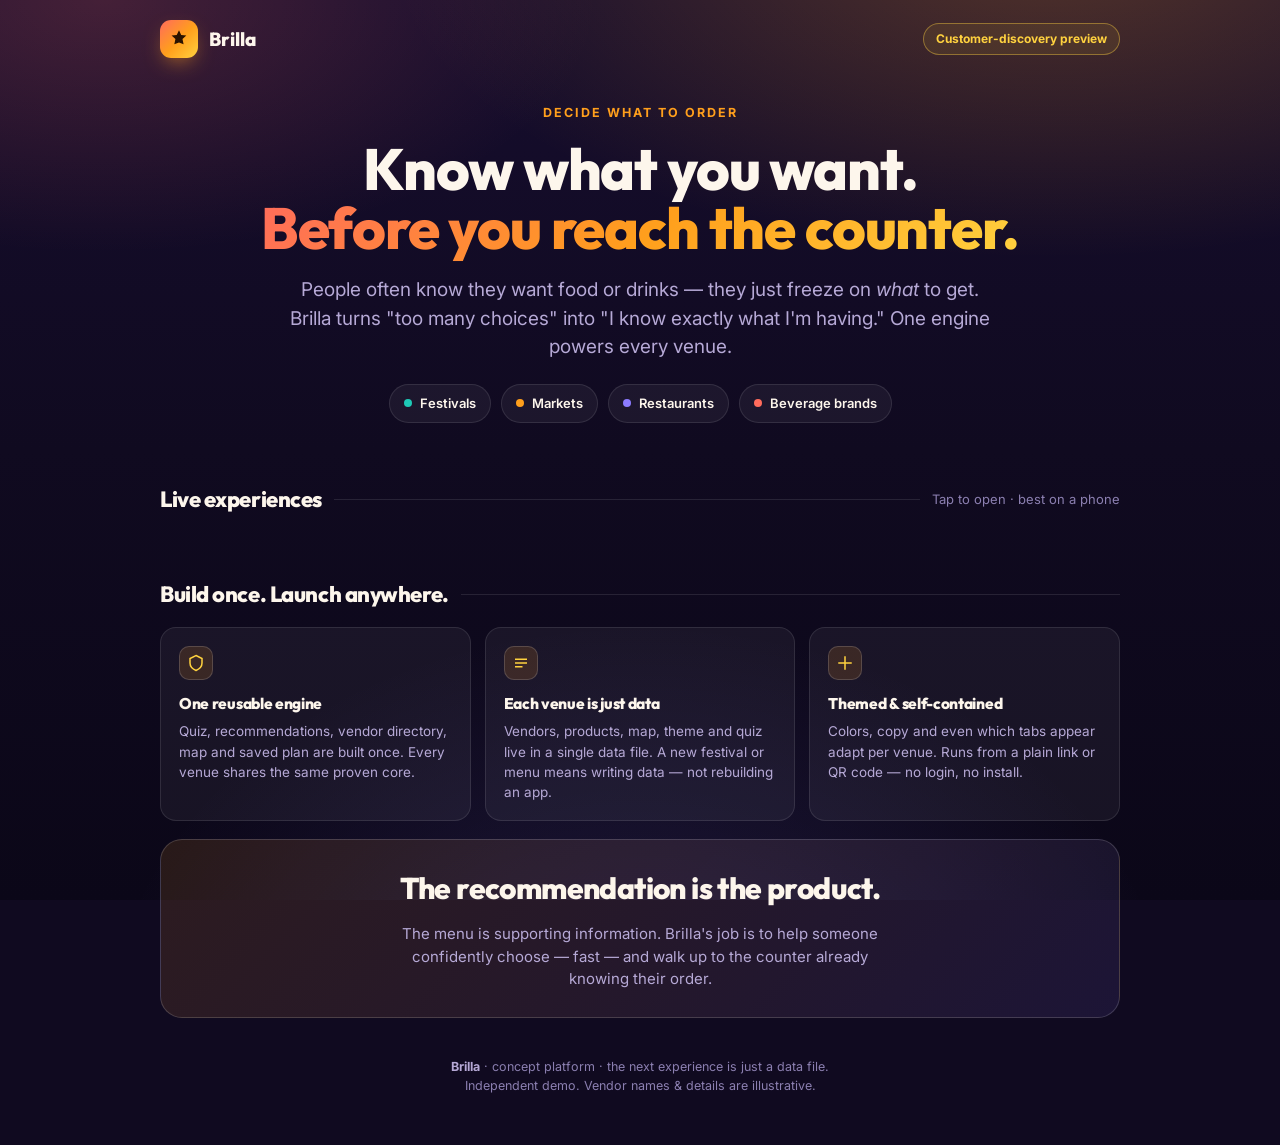
==== commit 361b3abc: "Add files via upload" ====
--- a/index.html
+++ b/index.html
@@ -1,1489 +1,203 @@
 <!doctype html>
 <html lang="en">
 <head>
-  <meta charset="UTF-8" />
-  <meta name="viewport" content="width=device-width, initial-scale=1, viewport-fit=cover" />
-  <meta name="theme-color" content="#0a6e78" />
-  <title>Pick4Me Menu</title>
-  <style>
-:root {
-  --c-sea: #e86830;
-  --c-sea-deep: #c05020;
-  --c-coral: #e86830;
-  --c-coral-deep: #c05020;
-  --c-mango: #ffb547;
-  --c-cream: #fff8f2;
-  --c-sand: #fff0e8;
-  --c-ink: #2a1a08;
-  --c-ink-soft: #a06030;
-  --c-card: #ffffff;
-  --c-line: #f0d8c0;
-  --radius: 16px;
-  --radius-s: 14px;
-  --radius-pill: 999px;
-  --shadow: 0 8px 24px rgba(200,80,20,0.13);
-  --shadow-s: 0 4px 14px rgba(200,80,20,0.09);
-  --shadow-btn: 0 8px 20px rgba(200,80,20,0.30);
-  --c-green: #2eaa5e;
-  --c-green-deep: #1d8a47;
-  --shadow-btn-green: 0 8px 18px rgba(30,138,71,0.32);
-}
-* { box-sizing: border-box; margin: 0; padding: 0; }
-html { height: 100%; -webkit-text-size-adjust: 100%; overflow: hidden; }
-body {
-  width: 100%; height: 100%; overflow: hidden;
-  overscroll-behavior: none;
-  font-family: system-ui, -apple-system, BlinkMacSystemFont, "Segoe UI", sans-serif;
-  color: var(--c-ink);
-  background: #ffecd8;
-  line-height: 1.5;
-  -webkit-font-smoothing: antialiased;
-}
-button, input { font: inherit; }
-button { touch-action: manipulation; }
-.app {
-  position: fixed; inset: 0;
-  width: 100%; max-width: 460px;
-  height: 100svh; margin: 0 auto;
-  overflow: hidden;
-  background: #fff8f2;
-}
-@supports (height: 100dvh) { .app { height: 100dvh; } }
-.screen { display: none; }
-.screen[hidden] { display: none !important; }
-.screen.is-active {
-  display: block; position: absolute; inset: 0;
-  width: 100%; height: 100%;
-  overflow-x: hidden; overflow-y: auto;
-  overscroll-behavior: contain;
-  -webkit-overflow-scrolling: touch;
-  padding: calc(20px + env(safe-area-inset-top)) 18px calc(28px + env(safe-area-inset-bottom));
-}
-body.is-switching .screen.is-active { scroll-behavior: auto !important; }
-.sr-only {
-  position: absolute; width: 1px; height: 1px;
-  padding: 0; margin: -1px; overflow: hidden;
-  clip: rect(0,0,0,0); white-space: nowrap; border: 0;
-}
-.btn {
-  display: inline-flex; align-items: center; justify-content: center;
-  gap: 8px; width: 100%; border: none; cursor: pointer;
-  font-weight: 800; font-size: 1.08rem; padding: 18px 20px;
-  border-radius: var(--radius-pill);
-  transition: transform 0.12s ease, filter 0.2s ease, opacity 0.2s ease;
-  -webkit-tap-highlight-color: transparent;
-}
-.btn:active { transform: translateY(1px) scale(0.99); }
-.btn--lg { padding: 20px 22px; font-size: 1.18rem; }
-.btn--primary {
-  color: #fff;
-  background: var(--c-coral);
-  box-shadow: var(--shadow-btn);
-}
-.btn--primary:disabled { background: #f0d8c0; box-shadow: none; opacity: 0.8; }
-.btn--secondary {
-  color: var(--c-sea-deep); background: #fff;
-  border: 2.5px solid var(--c-sea); box-shadow: var(--shadow-s);
-}
-.btn--cta {
-  color: #fff;
-  background: var(--c-green);
-  box-shadow: var(--shadow-btn-green);
-}
-.btn--cta:disabled { background: #f0d8c0; box-shadow: none; opacity: 0.8; }
-.item-img {
-  width: 100%; height: 160px; object-fit: cover;
-  border-radius: calc(var(--radius) - 4px) calc(var(--radius) - 4px) 0 0;
-  margin: -18px -18px 14px;
-  width: calc(100% + 36px);
-  display: block;
-}
-.result-soft-warn {
-  font-size: 0.88rem; font-weight: 700;
-  color: #7a4f00;
-  background: #fff8e1;
-  border: 1px solid #ffe082;
-  border-radius: var(--radius-s);
-  padding: 10px 14px;
-  margin-top: 10px;
-  line-height: 1.45;
-}
-.landing.is-active { display: flex; flex-direction: column; }
-.landing-inner { width: 100%; text-align: center; padding: 10px 20px 24px; flex: 1; display: flex; flex-direction: column; justify-content: center; }
-.landing-hero-band {
-  background: var(--c-coral);
-  padding: calc(36px + env(safe-area-inset-top)) 24px 32px;
-  text-align: center;
-  position: relative;
-}
-.logo-badge {
-  width: 80px; height: 80px; margin: 0 auto 16px;
-  display: grid; place-items: center; font-size: 2.6rem;
-  background: rgba(255,255,255,0.2);
-  border-radius: 24px;
-}
-.eyebrow {
-  font-weight: 800; font-size: 0.8rem;
-  text-transform: uppercase; letter-spacing: 0.1em;
-  color: rgba(255,255,255,0.85); margin-bottom: 6px;
-}
-#restaurant-name {
-  font-size: clamp(2.4rem, 11vw, 3.2rem); font-weight: 900;
-  letter-spacing: -0.04em; line-height: 1;
-  color: #fff; margin-bottom: 8px;
-}
-.tagline { font-size: 1.1rem; font-weight: 700; color: rgba(255,255,255,0.85); margin-bottom: 0; }
-.blurb { max-width: 31ch; margin: 0 auto 24px; color: var(--c-ink-soft); font-size: 1rem; font-weight: 600; }
-.landing-actions { display: flex; flex-direction: column; gap: 12px; }
-.landing-hint { margin-top: 14px; font-size: 0.85rem; font-weight: 600; color: var(--c-ink-soft); opacity: 0.85; }
-.topbar {
-  position: sticky;
-  top: calc(-20px - env(safe-area-inset-top));
-  z-index: 10; display: flex; align-items: center;
-  justify-content: space-between; gap: 10px;
-  margin: calc(-20px - env(safe-area-inset-top)) -18px 16px;
-  padding: calc(14px + env(safe-area-inset-top)) 18px 14px;
-  background: rgba(255,248,242,0.96);
-  backdrop-filter: blur(8px); -webkit-backdrop-filter: blur(8px);
-  border-bottom: 1px solid var(--c-line);
-}
-.topbar-back, .topbar-action {
-  border: none; cursor: pointer; font-weight: 800;
-  -webkit-tap-highlight-color: transparent;
-}
-.topbar-back { background: none; color: var(--c-sea-deep); padding: 8px 4px; font-size: 1rem; }
-.topbar-action {
-  color: #fff;
-  background: var(--c-coral);
-  padding: 10px 18px; border-radius: var(--radius-pill); box-shadow: var(--shadow-btn);
-}
-.topbar-progress {
-  font-size: 0.82rem; font-weight: 800; letter-spacing: 0.02em;
-  text-transform: uppercase; color: var(--c-sea-deep);
-}
-.screen-head { margin-bottom: 18px; }
-.screen-title { font-size: 1.9rem; font-weight: 900; letter-spacing: -0.03em; color: var(--c-ink); }
-.screen-sub { color: var(--c-ink-soft); font-weight: 600; }
-.quiz-bar {
-  height: 8px; background: #f0d8c0; border-radius: var(--radius-pill);
-  overflow: hidden; margin-bottom: 22px;
-}
-.quiz-bar-fill {
-  height: 100%; width: 20%;
-  background: var(--c-coral);
-  border-radius: var(--radius-pill); transition: width 0.25s ease;
-}
-.quiz-body { min-height: 46vh; }
-.quiz-prompt { font-size: 1.65rem; font-weight: 900; letter-spacing: -0.02em; margin-bottom: 6px; color: var(--c-ink); }
-.quiz-subtitle { color: var(--c-ink-soft); font-weight: 650; margin-bottom: 18px; }
-.quiz-options { display: flex; flex-direction: column; gap: 10px; margin-top: 18px; }
-.option {
-  width: 100%; text-align: left; font-weight: 700; font-size: 1.12rem;
-  padding: 20px 20px; color: var(--c-ink); background: var(--c-card);
-  border: 2px solid var(--c-line); border-radius: var(--radius-s);
-  cursor: pointer; box-shadow: var(--shadow-s);
-  -webkit-tap-highlight-color: transparent;
-  line-height: 1.3;
-}
-.option:active { transform: scale(0.99); }
-.option.is-selected {
-  border-color: var(--c-coral); background: #fff0e8;
-  color: var(--c-sea-deep);
-  box-shadow: 0 0 0 3px rgba(232,104,48,0.15), var(--shadow-s);
-}
-.custom-amount { margin-top: 16px; }
-.custom-amount label { display: block; font-weight: 800; font-size: 0.92rem; margin-bottom: 6px; color: var(--c-ink-soft); }
-.custom-amount input {
-  width: 100%; font-size: 1.1rem; padding: 15px 16px;
-  border: 2px solid var(--c-line); border-radius: var(--radius-s); background: #fff;
-}
-.quiz-nav { margin-top: 22px; }
-.result-note {
-  text-align: center; font-size: 1.45rem; font-weight: 900;
-  color: var(--c-sea-deep); margin: 12px 0 16px;
-}
-.result-reason {
-  text-align: center; font-weight: 700; color: var(--c-ink);
-  background: var(--c-sand); border: 1px solid var(--c-line);
-  border-radius: var(--radius-s); padding: 14px 16px; margin-top: 16px;
-}
-.menu-list { padding-bottom: 8px; }
-.item-card {
-  background: var(--c-card); border: 1.5px solid var(--c-line);
-  border-radius: var(--radius); padding: 18px; margin-bottom: 14px; box-shadow: var(--shadow-s);
-}
-.item-card--hero { border: 2.5px solid var(--c-coral); box-shadow: var(--shadow); }
-.item-head { display: flex; align-items: baseline; justify-content: space-between; gap: 12px; margin-bottom: 6px; }
-.item-name { font-size: 1.28rem; font-weight: 900; line-height: 1.2; color: var(--c-ink); }
-.item-price { color: var(--c-coral-deep); font-weight: 900; font-size: 1.18rem; white-space: nowrap; }
-.item-desc { color: var(--c-ink-soft); font-size: 0.97rem; margin-bottom: 12px; }
-.item-labels { display: flex; flex-wrap: wrap; gap: 7px; }
-.label {
-  font-size: 0.76rem; font-weight: 800; padding: 5px 12px;
-  border-radius: var(--radius-pill);
-  background: #fff0e8; color: var(--c-sea-deep);
-}
-.label--spicy { background: #fff0e8; color: var(--c-coral-deep); }
-.label--popular { background: rgba(255,181,71,0.22); color: #9a5000; }
-.label--vegetarian, .label--light { background: rgba(72,161,77,0.14); color: #2f7a34; }
-.result-actions { display: flex; flex-direction: column; gap: 11px; margin-top: 18px; }
-.btn--ghost {
-  color: var(--c-ink-soft); background: transparent;
-  border: 2px solid var(--c-line); box-shadow: none;
-  font-weight: 800;
-}
-.btn--ghost:disabled { opacity: 0.55; }
-.btn--staff {
-  color: #7a4f00;
-  background: linear-gradient(135deg, #ffe08a, var(--c-mango));
-  border: none;
-  box-shadow: 0 8px 18px rgba(255,181,71,0.35);
-}
-.staff-list { padding-bottom: 8px; }
-.staff-pick-wrap { margin-bottom: 18px; }
-.staff-pick-badge {
-  display: inline-block; font-size: 0.78rem; font-weight: 900;
-  padding: 5px 12px; margin-bottom: 7px;
-  border-radius: var(--radius-pill);
-  background: linear-gradient(135deg, #ffe08a, var(--c-mango));
-  color: #7a4f00;
-  box-shadow: 0 2px 8px rgba(255,181,71,0.28);
-}
-.result-body { padding-top: 4px; }
-.quiz-multi-hint { font-size: 0.82rem; font-weight: 700; color: var(--c-ink-soft); margin-top: 10px; text-align: center; opacity: 0.75; }
-.result-rank-wrap { position: relative; margin-bottom: 14px; }
-.result-rank-badge {
-  display: inline-block; font-size: 1.1rem;
-  margin-bottom: 6px; margin-left: 2px;
-}
-.elim-pool { display: flex; flex-direction: column; gap: 12px; }
-.elim-row { position: relative; }
-.elim-x {
-  position: absolute; top: 12px; right: 12px;
-  width: 32px; height: 32px;
-  border-radius: var(--radius-pill);
-  border: 2px solid var(--c-coral);
-  background: #fff; color: var(--c-coral-deep);
-  font-size: 0.9rem; font-weight: 900;
-  cursor: pointer; display: grid; place-items: center;
-  -webkit-tap-highlight-color: transparent;
-  box-shadow: var(--shadow-s);
-}
-.elim-x:active { transform: scale(0.92); }
-.elim-row .item-card { padding-right: 52px; }
-@media (max-height: 700px) {
-  .logo-badge { width: 64px; height: 64px; font-size: 2rem; margin-bottom: 12px; }
-  .tagline { font-size: 1.12rem; }
-  .blurb { margin-bottom: 20px; }
-}
-
-/* ── Language selector ── */
-.lang-selector {
-  position: absolute;
-  top: calc(14px + env(safe-area-inset-top));
-  right: 16px;
-  left: auto;
-  transform: none;
-  z-index: 200;
-}
-.lang-toggle {
-  display: flex;
-  align-items: center;
-  gap: 5px;
-  background: rgba(255,255,255,0.22);
-  border: 1.5px solid rgba(255,255,255,0.45);
-  border-radius: var(--radius-pill);
-  padding: 7px 12px 7px 10px;
-  box-shadow: none;
-  cursor: pointer;
-  font-size: 0.82rem;
-  font-weight: 800;
-  color: #fff;
-  -webkit-tap-highlight-color: transparent;
-  white-space: nowrap;
-}
-.lang-toggle:active { background: rgba(255,255,255,0.35); }
-.lang-toggle-globe { font-size: 1rem; line-height: 1; }
-.lang-toggle-caret {
-  font-size: 0.58rem;
-  opacity: 0.45;
-  transition: transform 0.15s;
-}
-.lang-selector.is-open .lang-toggle-caret { transform: rotate(180deg); }
-.lang-dropdown {
-  display: none;
-  position: absolute;
-  top: calc(100% + 6px);
-  right: 0;
-  left: auto;
-  transform: none;
-  background: #fff;
-  border: 1.5px solid var(--c-line);
-  border-radius: var(--radius-s);
-  box-shadow: 0 8px 24px rgba(200,80,20,0.14);
-  overflow: hidden;
-  min-width: 140px;
-}
-.lang-selector.is-open .lang-dropdown { display: block; }
-.lang-selector.is-hidden { display: none; }
-.lang-btn {
-  display: block;
-  width: 100%;
-  text-align: left;
-  border: none;
-  background: none;
-  cursor: pointer;
-  font-size: 0.84rem;
-  font-weight: 700;
-  color: var(--c-ink);
-  padding: 12px 16px;
-  -webkit-tap-highlight-color: transparent;
-  transition: background 0.1s;
-}
-.lang-btn + .lang-btn { border-top: 1px solid var(--c-line); }
-.lang-btn:active { background: #fff0e8; }
-.lang-btn.is-active {
-  background: #fff0e8;
-  color: var(--c-sea-deep);
-}
-  </style>
+<meta charset="utf-8" />
+<meta name="viewport" content="width=device-width, initial-scale=1, viewport-fit=cover" />
+<title>Brilla — decide what to order, before you reach the counter</title>
+<meta name="description" content="Brilla helps people decide what to eat and drink. One engine, every venue — festivals, markets, restaurants. Build once, launch anywhere." />
+<meta name="theme-color" content="#120b26" />
+<meta property="og:title" content="Brilla — one engine, every venue" />
+<meta property="og:description" content="Helps people decide what to order before they reach the counter. Festivals, markets, restaurants — from one reusable engine." />
+<link rel="preconnect" href="https://fonts.googleapis.com" />
+<link rel="preconnect" href="https://fonts.gstatic.com" crossorigin />
+<link href="https://fonts.googleapis.com/css2?family=Outfit:wght@500;600;700;800&family=Inter:wght@400;500;600&display=swap" rel="stylesheet" />
+<style>
+  :root{
+    --bg:#100a20; --ink:#fdf6ec; --muted:#b6a9d6; --faint:#8b7fb0;
+    --card:rgba(255,255,255,.05); --line:rgba(255,255,255,.10); --line2:rgba(255,255,255,.16);
+    --b1:#ff6b5c; --b2:#ff9f1c; --b3:#ffd23f;
+    --sun:linear-gradient(135deg,var(--b1),var(--b2) 52%,var(--b3));
+    --radius:22px;
+  }
+  *{box-sizing:border-box;-webkit-tap-highlight-color:transparent}
+  body{margin:0;font-family:'Inter',system-ui,sans-serif;color:var(--ink);background:var(--bg);
+    background-image:
+      radial-gradient(1100px 520px at 82% -6%, rgba(255,159,28,.26), transparent 60%),
+      radial-gradient(900px 460px at 8% 0%, rgba(255,107,92,.20), transparent 55%),
+      radial-gradient(900px 700px at 50% 116%, rgba(140,123,255,.16), transparent 60%),
+      linear-gradient(180deg,#160d2e,#100a20 50%,#0b0718);
+    background-attachment:fixed;min-height:100vh;-webkit-font-smoothing:antialiased;line-height:1.5}
+  h1,h2,h3,h4{font-family:'Outfit',sans-serif;letter-spacing:-.02em;margin:0}
+  a{color:inherit;text-decoration:none}
+  .wrap{max-width:1000px;margin:0 auto;padding:0 20px}
+  .grad{background:var(--sun);-webkit-background-clip:text;background-clip:text;color:transparent}
+
+  header{display:flex;align-items:center;justify-content:space-between;padding:20px 0 6px}
+  .brand{display:flex;align-items:center;gap:11px;font-family:'Outfit';font-weight:800;font-size:19px}
+  .mark{width:38px;height:38px;border-radius:11px;background:var(--sun);display:grid;place-items:center;
+        box-shadow:0 8px 22px -8px rgba(255,159,28,.85)}
+  .mark svg{width:22px;height:22px}
+  .tagchip{font-size:12px;font-weight:700;color:var(--b3);border:1px solid rgba(255,210,63,.4);
+           background:rgba(255,210,63,.08);border-radius:999px;padding:6px 12px}
+
+  .hero{padding:40px 0 14px;text-align:center;max-width:760px;margin:0 auto}
+  .hero .eyebrow{font-size:12.5px;font-weight:700;letter-spacing:.16em;text-transform:uppercase;color:var(--b2)}
+  .hero h1{font-size:clamp(34px,7vw,58px);line-height:1.03;font-weight:800;margin:16px 0 0}
+  .hero p{font-size:clamp(16px,2.4vw,19px);color:var(--muted);margin:18px auto 0;max-width:60ch}
+  .hero .row{display:flex;flex-wrap:wrap;gap:10px;justify-content:center;margin-top:22px}
+  .pill{display:inline-flex;align-items:center;gap:8px;font-size:13px;font-weight:600;background:var(--card);
+        border:1px solid var(--line);border-radius:999px;padding:9px 14px}
+  .pill .d{width:8px;height:8px;border-radius:50%}
+
+  .sec-label{display:flex;align-items:center;gap:12px;margin:46px 0 16px}
+  .sec-label h2{font-size:22px;font-weight:800;white-space:nowrap}
+  .sec-label .ln{flex:1;height:1px;background:var(--line)}
+  .sec-label .note{font-size:13px;color:var(--faint)}
+
+  .grid{display:grid;grid-template-columns:1fr;gap:18px}
+  @media(min-width:680px){.grid{grid-template-columns:1fr 1fr}}
+
+  .xcard{position:relative;border-radius:var(--radius);overflow:hidden;background:var(--card);
+         border:1px solid var(--line2);box-shadow:0 24px 50px -28px rgba(0,0,0,.8);
+         transition:transform .18s ease, border-color .18s ease;display:flex;flex-direction:column}
+  .xcard:hover{transform:translateY(-4px);border-color:rgba(255,255,255,.3)}
+  .xband{height:88px;background:linear-gradient(135deg,var(--c1),var(--c2) 52%,var(--c3));position:relative}
+  .xband .em{position:absolute;left:18px;bottom:-22px;width:56px;height:56px;border-radius:15px;
+             background:rgba(12,8,24,.85);backdrop-filter:blur(6px);border:1px solid rgba(255,255,255,.25);
+             display:grid;place-items:center;font-size:28px}
+  .xband .status{position:absolute;right:14px;top:14px;font-size:11px;font-weight:800;color:#10121f;
+                 background:rgba(255,255,255,.9);border-radius:999px;padding:5px 10px}
+  .xbody{padding:30px 18px 18px;display:flex;flex-direction:column;flex:1}
+  .xbody h3{font-size:21px;font-weight:800}
+  .xtype{font-size:12.5px;font-weight:700;color:var(--b2);margin-top:3px}
+  .xtag{font-size:14px;color:var(--muted);margin:11px 0 0}
+  .xmeta{font-size:12.5px;color:var(--faint);margin-top:12px;font-weight:600}
+  .xstats{display:flex;gap:18px;margin-top:14px;padding-top:14px;border-top:1px solid var(--line)}
+  .xstats b{font-family:'Outfit';font-weight:800;font-size:18px}
+  .xstats span{font-size:11.5px;color:var(--muted);font-weight:600}
+  .xstats b{display:block;line-height:1.05}
+  .xopen{margin-top:16px;font-family:'Outfit';font-weight:700;font-size:14.5px;color:var(--ink);
+         display:flex;align-items:center;gap:8px}
+  .xopen .arrow{transition:transform .18s ease}
+  .xcard:hover .xopen .arrow{transform:translateX(4px)}
+
+  .addcard{border:1.5px dashed var(--line2);border-radius:var(--radius);background:transparent;padding:26px 20px;
+           display:flex;flex-direction:column;justify-content:center;gap:8px;min-height:230px}
+  .addcard .plus{width:42px;height:42px;border-radius:12px;border:1px solid var(--line2);display:grid;place-items:center;
+                 font-size:24px;color:var(--b3);font-family:'Outfit'}
+  .addcard h3{font-size:18px;font-weight:800;margin-top:6px}
+  .addcard p{font-size:13.5px;color:var(--muted);margin:0}
+  .addcard code{font-family:ui-monospace,Menlo,monospace;font-size:12px;color:var(--b3);
+                background:rgba(255,210,63,.08);border:1px solid rgba(255,210,63,.2);border-radius:6px;padding:2px 6px}
+
+  .how{display:grid;grid-template-columns:1fr;gap:14px;margin-top:6px}
+  @media(min-width:680px){.how{grid-template-columns:repeat(3,1fr)}}
+  .hcard{background:var(--card);border:1px solid var(--line);border-radius:16px;padding:18px}
+  .hcard .ic{width:34px;height:34px;border-radius:10px;background:rgba(255,159,28,.14);border:1px solid var(--line2);
+             display:grid;place-items:center;color:var(--b3)}
+  .hcard .ic svg{width:18px;height:18px}
+  .hcard h4{font-size:15.5px;font-weight:800;margin-top:12px}
+  .hcard p{font-size:13.5px;color:var(--muted);margin:6px 0 0}
+
+  .vision{margin-top:18px;background:linear-gradient(135deg,rgba(255,159,28,.12),rgba(140,123,255,.10));
+          border:1px solid var(--line2);border-radius:var(--radius);padding:26px 22px;text-align:center}
+  .vision h2{font-size:clamp(22px,4vw,30px);font-weight:800}
+  .vision p{color:var(--muted);font-size:15px;max-width:56ch;margin:12px auto 0}
+
+  footer{padding:40px 0 50px;text-align:center;color:var(--faint);font-size:12.5px}
+  footer .bb{font-weight:700;color:var(--muted)}
+</style>
 </head>
 <body>
-  <main class="app" id="app">
-
-    <section id="screen-landing" class="screen landing is-active" aria-labelledby="restaurant-name">
-      <div class="landing-hero-band">
-        <div id="lang-selector" class="lang-selector" aria-label="Language">
-          <button class="lang-toggle" id="lang-toggle" type="button" aria-haspopup="listbox" aria-expanded="false">
-            <span class="lang-toggle-globe" aria-hidden="true">🌐</span>
-            <span id="lang-toggle-label">EN</span>
-            <span class="lang-toggle-caret" aria-hidden="true">▼</span>
-          </button>
-          <div class="lang-dropdown" role="listbox" aria-label="Select language">
-            <button class="lang-btn is-active" data-lang="en" type="button" role="option">🇺🇸 English</button>
-            <button class="lang-btn" data-lang="ja" type="button" role="option">🇯🇵 日本語</button>
-            <button class="lang-btn" data-lang="ko" type="button" role="option">🇰🇷 한국어</button>
-            <button class="lang-btn" data-lang="zh" type="button" role="option">🇨🇳 中文</button>
-          </div>
-        </div>
-        <div class="logo-badge" aria-hidden="true">🍣</div>
-        <p class="eyebrow">UPick</p>
-        <h1 id="restaurant-name">Demo Spot</h1>
-        <p id="restaurant-tagline" class="tagline">Can't decide? We'll pick for you.</p>
-      </div>
-      <div class="landing-inner">
-        <p id="restaurant-blurb" class="blurb">Answer a few quick questions and get a dish matched to your mood.</p>
-        <div class="landing-actions">
-          <button class="btn btn--cta btn--lg" id="btn-pick" type="button">Pick My Order →</button>
-          <button class="btn btn--secondary btn--lg" id="btn-view-menu" type="button">View menu</button>
-          <button class="btn btn--staff btn--lg" id="btn-staff" type="button">⭐ Staff Favorites</button>
-        </div>
-        <p class="landing-hint">Available in English · 日本語 · 한국어 · 中文</p>
-      </div>
-    </section>
-
-    <section id="screen-quiz" class="screen" hidden aria-labelledby="quiz-title">
-      <div class="topbar">
-        <button class="topbar-back" id="btn-quiz-back" type="button">← Home</button>
-        <span class="topbar-progress" id="quiz-progress">Question 1 of 5</span>
-      </div>
-      <div class="quiz-bar"><div class="quiz-bar-fill" id="quiz-bar-fill"></div></div>
-      <h2 class="screen-title sr-only" id="quiz-title">Pick for me quiz</h2>
-      <div class="quiz-body" id="quiz-body"></div>
-      <div class="quiz-nav">
-        <button class="btn btn--primary" id="btn-quiz-next" type="button">Next →</button>
-      </div>
-    </section>
-
-    <section id="screen-result" class="screen" hidden aria-labelledby="result-title">
-      <div class="topbar">
-        <button class="topbar-back" id="btn-result-retry" type="button">← Retry</button>
-        <button class="topbar-action" id="btn-result-menu" type="button">Menu</button>
-      </div>
-      <div class="result-body" id="result-body"></div>
-    </section>
-
-    <section id="screen-menu" class="screen" hidden aria-labelledby="menu-title">
-      <div class="topbar">
-        <button class="topbar-back" id="btn-menu-back" type="button">← Home</button>
-        <button class="topbar-action" id="btn-menu-pick" type="button">Pick for me</button>
-      </div>
-      <div class="screen-head">
-        <h2 class="screen-title" id="menu-title">Menu</h2>
-        <p class="screen-sub">Tap "Pick for me" if you want help choosing.</p>
-      </div>
-      <div class="menu-list" id="menu-list"></div>
-    </section>
-
-    <section id="screen-staff" class="screen" hidden aria-labelledby="staff-title">
-      <div class="topbar">
-        <button class="topbar-back" id="btn-staff-back" type="button">← Home</button>
-        <button class="topbar-action" id="btn-staff-pick" type="button">Pick for me</button>
-      </div>
-      <div class="screen-head">
-        <h2 class="screen-title" id="staff-title">⭐ Staff Favorites</h2>
-        <p class="screen-sub">Items the team loves and regulars keep coming back for.</p>
-      </div>
-      <div class="staff-list" id="staff-list"></div>
-    </section>
-
-  </main>
-
-  <script>
-/* =========================================================================
-   data.js inlined
-   ========================================================================= */
-const RESTAURANT = {
-  name: "Demo Spot",
-  tagline: "Can't decide? We'll pick for you.",
-  blurb: "Answer a few quick questions and get a dish matched to your mood."
-};
-
-const SCORING = {
-  tagMatch: 10,
-  featuredBoost: 4,
-  popularBoost: 6,
-  fillingBoost: 5,
-  healthyBoost: 5,
-  priceAsc: true
-};
-
-const QUIZ_QUESTIONS = [
-  {
-    id: "hunger",
-    prompt: "How hungry are you?",
-    weight: 2,
-    options: [
-      { label: "🍃 Just a snack", value: "snack", tags: ["light-hunger", "quick"], reason: "something light" },
-      { label: "🍚 Normal hungry", value: "normal", tags: ["medium-hunger"], reason: "a regular portion" },
-      { label: "🍱 Starving", value: "starving", tags: ["big-hunger", "filling"], reason: "something filling" }
-    ]
-  },
-  {
-    id: "budget",
-    prompt: "How much are you looking to spend?",
-    type: "budget",
-    options: [
-      { label: "💸 Budget-friendly", value: "budget", cap: 11 },
-      { label: "🍽️ Mid-range", value: "mid", cap: 15 },
-      { label: "🎉 Treat myself / doesn't matter", value: "none" }
-    ]
-  },
-  {
-    id: "craving",
-    prompt: "What are you in the mood for?",
-    subtitle: "Pick one or more.",
-    type: "multi",
-    optional: false,
-    minSelect: 1,
-    weight: 2,
-    options: [
-      { label: "🧂 Salty", value: "salty", tags: ["savory", "bold"], reason: "something salty" },
-      { label: "🌶️ Spicy", value: "spicy", tags: ["spicy", "bold"], reason: "something with heat" },
-      { label: "🍖 Savory", value: "savory", tags: ["savory", "classic", "rice"], reason: "something savory" },
-      { label: "🍯 Sweet", value: "sweet", tags: ["sweet", "fresh"], reason: "something sweet" },
-      { label: "🥗 Fresh / Light", value: "fresh", tags: ["fresh", "healthy"], reason: "something fresh" },
-      { label: "💪 Protein-heavy", value: "protein", tags: ["filling", "big-hunger", "fish", "shrimp"], reason: "packed with protein" },
-      { label: "🍜 Carbs", value: "carby", tags: ["rice", "medium-hunger"], reason: "some good carbs" }
-    ]
-  },
-  {
-    id: "mood",
-    prompt: "What kind of mood are you in?",
-    weight: 1,
-    options: [
-      { label: "✅ Safe choice", value: "safe", tags: ["classic", "savory"], reason: "a reliable classic" },
-      { label: "⭐ Popular item", value: "popular", tags: [], reason: "a crowd favorite", boostFeatured: true },
-      { label: "🆕 Something new", value: "new", tags: [], reason: "something different", boostNew: true },
-      { label: "🎲 Surprise me", value: "surprise", tags: [], reason: "a fun surprise" }
-    ]
-  },
-  {
-    id: "priority",
-    prompt: "What matters most?",
-    weight: 2,
-    options: [
-      { label: "💰 Cheapest", value: "cheapest", tags: [], reason: "great value", prioritizeCheap: true },
-      { label: "🏋️ Most filling", value: "filling", tags: ["filling", "big-hunger"], reason: "super filling" },
-      { label: "🥦 Healthier option", value: "healthy", tags: ["healthy", "fresh", "light-hunger"], reason: "on the healthier side" },
-      { label: "😋 Best tasting", value: "taste", tags: [], reason: "the tastiest pick", boostFeatured: true },
-      { label: "⚡ Fastest/easiest", value: "fast", tags: ["quick", "light-hunger"], reason: "quick and easy" }
-    ]
-  },
-  {
-    id: "dealbreakers",
-    prompt: "Any allergies or restrictions?",
-    subtitle: "Pick all that apply — or skip.",
-    type: "multi",
-    optional: true,
-    options: [
-      // Hard allergies — strict exclusion
-      { label: "🥜 No peanuts",     value: "no-peanuts",   excludeTags: ["peanuts"],   hard: true },
-      { label: "🌰 No tree nuts",   value: "no-treenuts",  excludeTags: ["tree-nuts"], hard: true },
-      { label: "🦐 No shellfish",   value: "no-shellfish", excludeTags: ["shrimp","shellfish"], hard: true },
-      { label: "🐟 No fish",        value: "no-fish",      excludeTags: ["fish"],      hard: true },
-      { label: "🧀 No dairy",       value: "no-dairy",     excludeTags: ["dairy"],     hard: true },
-      { label: "🥚 No eggs",        value: "no-eggs",      excludeTags: ["eggs"],      hard: true },
-      { label: "🌾 No gluten/wheat",value: "no-gluten",    excludeTags: ["gluten"],    hard: true },
-      { label: "🫘 No soy",         value: "no-soy",       excludeTags: ["soy"],       hard: true },
-      { label: "🌻 No sesame",      value: "no-sesame",    excludeTags: ["sesame"],    hard: true },
-      // Soft preferences — warn but don't exclude
-      { label: "🌿 Vegetarian",     value: "vegetarian",   softExcludeTags: ["fish","shrimp","shellfish"], soft: true },
-      { label: "🌶️ No spicy",      value: "no-spicy",     softExcludeTags: ["spicy","bold"],             soft: true },
-      { label: "🧱 No heavy food",  value: "no-heavy",     softExcludeTags: ["filling","big-hunger"],     soft: true }
-    ]
-  },
-  {
-    id: "resultStyle",
-    prompt: "How do you want your result?",
-    weight: 0,
-    options: [
-      { label: "🎯 Give me one final pick", value: "one" },
-      { label: "🏆 Show me top 3", value: "top3" },
-      { label: "❌ Let me eliminate options", value: "eliminate" }
-    ]
-  }
-];
-
-const MENU_ITEMS = [
-  {
-    id: "classic-ahi", name: "Classic Ahi Bowl", price: 13,
-    description: "Cubed ahi tuna, shoyu, sweet onion, and sesame over warm rice.",
-    tags: ["fish", "savory", "medium-hunger", "classic", "rice", "sesame", "soy", "gluten"],
-    labels: ["Popular", "Savory"], featured: true
-  },
-  {
-    id: "spicy-tuna", name: "Volcano Spicy Tuna", price: 14,
-    description: "Ahi tossed in chili aioli with crispy onion and togarashi.",
-    tags: ["fish", "spicy", "medium-hunger", "bold", "rice", "sesame", "soy", "gluten", "eggs"],
-    labels: ["Spicy", "Popular"], featured: true
-  },
-  {
-    id: "salmon-shoyu", name: "Shoyu Salmon Bowl", price: 14,
-    description: "Buttery salmon, shoyu glaze, edamame, cucumber, and scallion.",
-    tags: ["fish", "savory", "medium-hunger", "fresh", "rice", "soy", "gluten"],
-    labels: ["Fresh"], featured: false
-  },
-  {
-    id: "spicy-salmon-deluxe", name: "Spicy Salmon Deluxe", price: 18,
-    description: "Double salmon, sriracha mayo, jalapeño, avocado, and crunch.",
-    tags: ["fish", "spicy", "big-hunger", "bold", "rice", "soy", "gluten", "eggs"],
-    labels: ["Spicy", "Filling"], featured: false
-  },
-  {
-    id: "veggie-garden", name: "Garden Veggie Bowl", price: 11,
-    description: "Tofu, avocado, edamame, cucumber, carrot, and ginger dressing.",
-    tags: ["veggie", "fresh", "light-hunger", "healthy", "rice", "soy", "sesame"],
-    labels: ["Vegetarian", "Light"], featured: false
-  },
-  {
-    id: "shrimp-tempura", name: "Crispy Shrimp Tempura Bowl", price: 15,
-    description: "Golden tempura shrimp, spicy mayo, slaw, and pickled ginger.",
-    tags: ["shrimp", "shellfish", "savory", "big-hunger", "crunchy", "rice", "gluten", "eggs"],
-    labels: ["Popular", "Filling"], featured: true
-  },
-  {
-    id: "poke-nachos", name: "Aloha Poke Nachos", price: 12,
-    description: "Wonton chips piled with ahi, avocado, masago, and eel sauce.",
-    tags: ["fish", "savory", "shareable", "fun", "crunchy", "gluten", "soy", "eggs"],
-    labels: ["Shareable"], featured: false
-  },
-  {
-    id: "mini-bowl", name: "Keiki Mini Bowl", price: 9,
-    description: "A small bowl with your choice of one protein. Simple and quick.",
-    tags: ["fish", "savory", "light-hunger", "quick", "rice", "soy", "gluten"],
-    labels: ["Light"], featured: false
-  },
-  {
-    id: "double-protein", name: "Double Protein Power Bowl", price: 19,
-    description: "Two proteins, extra rice, and all the toppings. Come hungry.",
-    tags: ["fish", "savory", "big-hunger", "filling", "rice", "soy", "gluten", "sesame"],
-    labels: ["Filling"], featured: false
-  },
-  {
-    id: "mango-tofu", name: "Mango Tofu Fresh Bowl", price: 10,
-    description: "Crispy tofu, mango salsa, greens, lime, and sweet chili drizzle.",
-    tags: ["veggie", "spicy", "light-hunger", "fresh", "healthy", "soy", "sesame"],
-    labels: ["Vegetarian", "Light", "Spicy"], featured: false
-  }
-];
-
-/* =========================================================================
-   script.js inlined
-   ========================================================================= */
-console.log("PICK4ME VERSION 3 LOADED");
-document.documentElement.dataset.pick4meVersion = "3";
-
-function trackEvent(eventName, data = {}) {
-  console.log("[trackEvent]", eventName, data);
-}
-
-function resolveBudgetCap(answers) {
-  const sel = answers.budget;
-  if (!sel || sel === "none") return null;
-  // Find the cap from the question option
-  const budgetQ = QUIZ_QUESTIONS.find(q => q.id === "budget");
-  const opt = budgetQ?.options.find(o => o.value === sel);
-  return opt?.cap ?? null;
-}
-
-function getExcludedTags(answers) {
-  const db = answers.dealbreakers;
-  if (!db || db.length === 0) return [];
-  const excluded = new Set();
-  const dbQ = QUIZ_QUESTIONS.find(q => q.id === "dealbreakers");
-  dbQ.options.forEach(o => {
-    if (db.includes(o.value) && o.hard && o.excludeTags) {
-      o.excludeTags.forEach(t => excluded.add(t));
-    }
-  });
-  return [...excluded];
-}
-
-// Returns { tags: Set, labels: string[] } for soft restriction warnings
-function getSoftWarnings(answers) {
-  const db = answers.dealbreakers;
-  if (!db || db.length === 0) return { tags: new Set(), labels: [] };
-  const tags = new Set();
-  const labels = [];
-  const dbQ = QUIZ_QUESTIONS.find(q => q.id === "dealbreakers");
-  dbQ.options.forEach(o => {
-    if (db.includes(o.value) && o.soft && o.softExcludeTags) {
-      o.softExcludeTags.forEach(t => tags.add(t));
-      labels.push(o.label.replace(/^[^ ]+ /, "")); // strip emoji
-    }
-  });
-  return { tags, labels };
-}
-
-function scoreItem(item, answers, questions) {
-  let score = 0;
-  const priorityOpt = questions.find(q => q.id === "priority")
-    ?.options.find(o => o.value === answers.priority);
-  const moodOpt = questions.find(q => q.id === "mood")
-    ?.options.find(o => o.value === answers.mood);
-
-  questions.forEach(q => {
-    if (q.type === "budget" || q.id === "resultStyle" || q.id === "dealbreakers") return;
-    const w = q.weight ?? 1;
-
-    if (q.id === "craving" && Array.isArray(answers.craving)) {
-      // Multi-select craving: score each selected option
-      answers.craving.forEach(val => {
-        const opt = q.options.find(o => o.value === val);
-        if (!opt?.tags) return;
-        opt.tags.forEach(tag => {
-          if (item.tags.includes(tag)) score += SCORING.tagMatch * w;
-        });
-      });
-      return;
-    }
-
-    if (q.type === "multi") return; // skip other multi questions for tag scoring
-    const opt = q.options.find(o => o.value === answers[q.id]);
-    if (!opt || !opt.tags) return;
-    opt.tags.forEach(tag => {
-      if (item.tags.includes(tag)) score += SCORING.tagMatch * w;
-    });
-  });
-
-  // Budget scoring: small boost for items under cap
-  const budgetCap = resolveBudgetCap(answers);
-  if (budgetCap && item.price <= budgetCap) score += 4;
-
-  if (item.featured) score += SCORING.featuredBoost;
-  if (moodOpt?.boostFeatured && item.featured) score += SCORING.popularBoost;
-  if (priorityOpt?.boostFeatured && item.featured) score += SCORING.popularBoost;
-  if (priorityOpt?.value === "filling" && item.tags.includes("filling")) score += SCORING.fillingBoost;
-  if (priorityOpt?.value === "healthy" && (item.tags.includes("healthy") || item.tags.includes("fresh"))) score += SCORING.healthyBoost;
-
-  return score;
-}
-
-function buildReason(item, answers, questions) {
-  const parts = [];
-  questions.forEach(q => {
-    if (q.type === "budget" || q.id === "resultStyle" || q.id === "dealbreakers") return;
-
-    if (q.id === "craving" && Array.isArray(answers.craving)) {
-      answers.craving.forEach(val => {
-        const opt = q.options.find(o => o.value === val);
-        if (!opt?.reason) return;
-        const overlaps = (opt.tags || []).some(t => item.tags.includes(t));
-        if (overlaps) parts.push({ text: opt.reason, weight: q.weight ?? 1 });
-      });
-      return;
-    }
-
-    if (q.type === "multi") return;
-    const opt = q.options.find(o => o.value === answers[q.id]);
-    if (!opt?.reason) return;
-    const overlaps = (opt.tags || []).some(t => item.tags.includes(t));
-    const hasBoost = opt.boostFeatured || opt.boostNew || opt.prioritizeCheap;
-    if (overlaps || hasBoost) parts.push({ text: opt.reason, weight: q.weight ?? 1 });
-  });
-  parts.sort((a, b) => b.weight - a.weight);
-  const top = parts.slice(0, 2).map(r => r.text).filter(Boolean);
-  if (!top.length) return "A house favorite we think you'll enjoy.";
-  if (top.length === 1) return `Picked because you wanted ${top[0]}.`;
-  return `Picked because you wanted ${top[0]} and ${top[1]}.`;
-}
-
-function recommend(answers) {
-  const questions = QUIZ_QUESTIONS;
-  const budgetCap = resolveBudgetCap(answers);
-  const excludedTags = getExcludedTags(answers);
-  const { tags: softTags, labels: softLabels } = getSoftWarnings(answers);
-  const resultStyle = answers.resultStyle || "one";
-  const priorityOpt = questions.find(q => q.id === "priority")
-    ?.options.find(o => o.value === answers.priority);
-
-  // Hard filter: remove items with hard-allergy tags
-  let pool = MENU_ITEMS.filter(item =>
-    !excludedTags.some(t => item.tags.includes(t))
-  );
-
-  let fallback = false;
-  let budgetPool = budgetCap != null ? pool.filter(i => i.price <= budgetCap) : pool;
-  if (budgetCap != null && !budgetPool.length) { budgetPool = pool; fallback = true; }
-  pool = budgetPool;
-
-  const scored = pool.map(item => {
-    // Soft warnings: which restrictions does this item trigger?
-    const triggeredSoft = softLabels.filter((_, i) => {
-      const softTagArr = [...softTags];
-      // Find which soft option triggered this label
-      const dbQ = QUIZ_QUESTIONS.find(q => q.id === "dealbreakers");
-      const softOpts = dbQ.options.filter(o => o.soft && (answers.dealbreakers || []).includes(o.value));
-      const opt = softOpts[i];
-      return opt && opt.softExcludeTags && opt.softExcludeTags.some(t => item.tags.includes(t));
-    });
-    return { item, score: scoreItem(item, answers, questions), softWarnings: triggeredSoft };
-  });
-
-  if (priorityOpt?.prioritizeCheap) {
-    scored.sort((a, b) => a.item.price - b.item.price || b.score - a.score);
-  } else {
-    scored.sort((a, b) => b.score - a.score || a.item.price - b.item.price);
-  }
-
-  if (resultStyle === "top3") {
-    return { style: "top3", items: scored.slice(0, 3), ranked: scored, fallback };
-  }
-  if (resultStyle === "eliminate") {
-    return { style: "eliminate", items: scored.slice(0, Math.min(5, scored.length)), ranked: scored, fallback };
-  }
-  const chosen = scored[0];
-  return {
-    style: "one", item: chosen.item, score: chosen.score, fallback,
-    ranked: scored,
-    reason: buildReason(chosen.item, answers, questions)
-  };
-}
-
-const state = {
-  screen: "landing", answers: {}, step: 0, result: null
-};
-
-const SCREENS = ["landing", "quiz", "result", "menu", "staff"];
-
-function getScreenEl(name) { return document.getElementById(`screen-${name}`); }
-
-function forceTop(el) {
-  if (el) el.scrollTop = 0;
-  document.body.scrollTop = 0;
-  document.documentElement.scrollTop = 0;
-  window.scrollTo(0, 0);
-}
-
-function showScreen(name) {
-  state.screen = name;
-  document.body.classList.add("is-switching");
-  let activeEl = null;
-  SCREENS.forEach((screenName) => {
-    const el = getScreenEl(screenName);
-    if (!el) return;
-    const isActive = screenName === name;
-    el.hidden = !isActive;
-    el.classList.toggle("is-active", isActive);
-    el.setAttribute("aria-hidden", String(!isActive));
-    if (isActive) activeEl = el;
-  });
-  forceTop(activeEl);
-  requestAnimationFrame(() => {
-    forceTop(activeEl);
-    document.body.classList.remove("is-switching");
-  });
-  trackEvent("view_screen", { screen: name });
-}
-
-function renderLanding() {
-  document.getElementById("restaurant-name").textContent = RESTAURANT.name;
-  document.getElementById("restaurant-tagline").textContent = RESTAURANT.tagline;
-  document.getElementById("restaurant-blurb").textContent = RESTAURANT.blurb;
-}
-
-function renderQuizStep() {
-  const q = QUIZ_QUESTIONS[state.step];
-  const total = QUIZ_QUESTIONS.length;
-  const root = document.getElementById("quiz-body");
-  root.innerHTML = "";
-
-  document.getElementById("quiz-progress").textContent = `Question ${state.step + 1} of ${total}`;
-  document.getElementById("quiz-bar-fill").style.width = `${((state.step + 1) / total) * 100}%`;
-  document.getElementById("btn-quiz-back").textContent = state.step === 0 ? "← Home" : "← Back";
-
-  const prompt = document.createElement("h2");
-  prompt.className = "quiz-prompt";
-  prompt.textContent = tQuestion(q.id, "prompt") || q.prompt;
-  root.appendChild(prompt);
-
-  const tSub = tQuestion(q.id, "subtitle");
-  if (q.subtitle || tSub) {
-    const sub = document.createElement("p");
-    sub.className = "quiz-subtitle";
-    sub.textContent = tSub || q.subtitle;
-    root.appendChild(sub);
-  }
-
-  const opts = document.createElement("div");
-  opts.className = "quiz-options";
-  const isLast = state.step === total - 1;
-
-  if (q.type === "multi") {
-    if (!Array.isArray(state.answers[q.id])) state.answers[q.id] = [];
-    const tOpts = tQuestion(q.id, "options") || [];
-    q.options.forEach((o, oi) => {
-      const btn = document.createElement("button");
-      btn.type = "button";
-      const sel = state.answers[q.id];
-      btn.className = "option" + (sel.includes(o.value) ? " is-selected" : "");
-      btn.textContent = tOpts[oi] || o.label;
-      btn.addEventListener("click", () => {
-        let cur = state.answers[q.id];
-        if (o.exclusive) {
-          state.answers[q.id] = cur.includes(o.value) ? [] : [o.value];
-        } else {
-          cur = cur.filter(v => {
-            const excl = q.options.find(x => x.value === v);
-            return !excl?.exclusive;
-          });
-          if (cur.includes(o.value)) {
-            state.answers[q.id] = cur.filter(v => v !== o.value);
-          } else {
-            state.answers[q.id] = [...cur, o.value];
-          }
-        }
-        trackEvent("quiz_answer", { question: q.id, value: state.answers[q.id] });
-        opts.querySelectorAll(".option").forEach(b => b.classList.remove("is-selected"));
-        state.answers[q.id].forEach(v => {
-          const idx = q.options.findIndex(x => x.value === v);
-          if (idx >= 0) opts.children[idx]?.classList.add("is-selected");
-        });
-        // Refresh Next button enabled state for both optional and required multi
-        const nxt = document.getElementById("btn-quiz-next");
-        const nowEmpty = state.answers[q.id].length === 0;
-        if (q.optional) {
-          nxt.textContent = nowEmpty
-            ? (isLast ? t("dealbreakersSkipLast") : t("dealbreakersSkip"))
-            : (isLast ? t("quizSeeMyPick") : t("quizNext"));
-        } else {
-          nxt.disabled = nowEmpty;
-        }
-      });
-      opts.appendChild(btn);
-    });
-  } else {
-    const tOpts = tQuestion(q.id, "options") || [];
-    q.options.forEach((o, oi) => {
-      const btn = document.createElement("button");
-      btn.type = "button";
-      btn.className = "option" + (state.answers[q.id] === o.value ? " is-selected" : "");
-      btn.textContent = tOpts[oi] || o.label;
-      btn.addEventListener("click", () => {
-        state.answers[q.id] = o.value;
-        trackEvent("quiz_answer", { question: q.id, value: o.value });
-        opts.querySelectorAll(".option").forEach((c) => c.classList.remove("is-selected"));
-        btn.classList.add("is-selected");
-        window.setTimeout(nextStep, 140);
-      });
-      opts.appendChild(btn);
-    });
-  }
-
-  root.appendChild(opts);
-
-  const next = document.getElementById("btn-quiz-next");
-  if (q.type === "multi") {
-    const isEmpty = !Array.isArray(state.answers[q.id]) || state.answers[q.id].length === 0;
-    if (q.optional) {
-      next.textContent = isEmpty
-        ? (isLast ? t("dealbreakersSkipLast") : t("dealbreakersSkip"))
-        : (isLast ? t("quizSeeMyPick") : t("quizNext"));
-      next.style.display = "";
-      next.disabled = false;
-    } else {
-      next.textContent = isLast ? t("quizSeeMyPick") : t("quizNext");
-      next.style.display = "";
-      next.disabled = isEmpty;
-    }
-  } else {
-    next.style.display = "none";
-    next.disabled = true;
-  }
-
-  document.getElementById("btn-quiz-back").textContent = state.step === 0 ? t("quizBack0") : t("quizBackN");
-
-  forceTop(getScreenEl("quiz"));
-}
-
-function nextStep() {
-  const q = QUIZ_QUESTIONS[state.step];
-  const ans = state.answers[q.id];
-  const hasAnswer = q.type === "multi"
-    ? (q.optional || (Array.isArray(ans) && ans.length > 0))
-    : ans != null;
-  if (!hasAnswer) return;
-  if (state.step < QUIZ_QUESTIONS.length - 1) {
-    state.step += 1;
-    renderQuizStep();
-  } else {
-    submitQuiz();
-  }
-}
-
-function prevStep() {
-  if (state.step > 0) {
-    state.step -= 1;
-    renderQuizStep();
-  } else {
-    showScreen("landing");
-  }
-}
-
-function startQuiz() {
-  state.step = 0;
-  renderQuizStep();
-  showScreen("quiz");
-}
-
-function submitQuiz() {
-  state.result = recommend(state.answers);
-  trackEvent("recommendation", { style: state.result.style, fallback: state.result.fallback });
-  renderResult();
-  showScreen("result");
-}
-
-function buildResultActions(root, showNextBest, onNextBest) {
-  const actions = document.createElement("div");
-  actions.className = "result-actions";
-
-  if (showNextBest) {
-    const nbBtn = document.createElement("button");
-    nbBtn.type = "button";
-    nbBtn.className = "btn btn--secondary";
-    nbBtn.id = "btn-next-best";
-    nbBtn.textContent = t("nextBest");
-    nbBtn.addEventListener("click", onNextBest);
-    actions.appendChild(nbBtn);
-  }
-
-  const menuBtn = document.createElement("button");
-  menuBtn.type = "button";
-  menuBtn.className = "btn btn--primary";
-  menuBtn.textContent = t("viewFullMenu");
-  menuBtn.addEventListener("click", () => showScreen("menu"));
-  actions.appendChild(menuBtn);
-
-  root.appendChild(actions);
-}
-
-function renderResult() {
-  const root = document.getElementById("result-body");
-  root.innerHTML = "";
-  if (!state.result) return;
-  const r = state.result;
-
-  if (r.style === "one") {
-    if (r.fallback) {
-      const fb = document.createElement("p");
-      fb.className = "result-note";
-      fb.textContent = t("resultFallback");
-      root.appendChild(fb);
-    }
-
-    let pickIndex = r._pickIndex || 0;
-    const ranked = r.ranked || [];
-
-    function renderOnePick(idx) {
-      const existing = root.querySelector(".one-pick-zone");
-      if (existing) existing.remove();
-      const existingActions = root.querySelector(".result-actions");
-      if (existingActions) existingActions.remove();
-
-      const entry = ranked[idx];
-      const item = entry?.item || entry; // handle both object shapes
-      const softWarnings = entry?.softWarnings || [];
-
-      const zone = document.createElement("div");
-      zone.className = "one-pick-zone";
-      zone.appendChild(buildItemCard(item, true));
-
-      const why = document.createElement("p");
-      why.className = "result-reason";
-      why.textContent = buildReason(item, state.answers, QUIZ_QUESTIONS);
-      zone.appendChild(why);
-
-      if (softWarnings.length > 0) {
-        const warn = document.createElement("p");
-        warn.className = "result-soft-warn";
-        warn.textContent = `⚠️ This item may not match: ${softWarnings.join(", ")}. Ask if they can modify it.`;
-        zone.appendChild(warn);
-      }
-
-      root.appendChild(zone);
-
-      const hasMore = idx + 1 < ranked.length;
-      buildResultActions(root, hasMore, () => {
-        pickIndex = idx + 1;
-        r._pickIndex = pickIndex;
-        renderOnePick(pickIndex);
-      });
-    }
-
-    renderOnePick(pickIndex);
-
-  } else if (r.style === "top3") {
-    const note = document.createElement("p");
-    note.className = "result-note";
-    note.textContent = t("resultTop3");
-    root.appendChild(note);
-    r.items.forEach((entry, i) => {
-      const item = entry?.item || entry;
-      const softWarnings = entry?.softWarnings || [];
-      const wrap = document.createElement("div");
-      wrap.className = "result-rank-wrap";
-      const badge = document.createElement("span");
-      badge.className = "result-rank-badge";
-      badge.textContent = ["🥇","🥈","🥉"][i] || `#${i+1}`;
-      wrap.appendChild(badge);
-      wrap.appendChild(buildItemCard(item, i === 0));
-      if (softWarnings.length > 0) {
-        const warn = document.createElement("p");
-        warn.className = "result-soft-warn";
-        warn.textContent = `⚠️ May not match: ${softWarnings.join(", ")}`;
-        wrap.appendChild(warn);
-      }
-      root.appendChild(wrap);
-    });
-    buildResultActions(root, false, null);
-
-  } else if (r.style === "eliminate") {
-    const note = document.createElement("p");
-    note.className = "result-note";
-    note.textContent = t("resultElimNote");
-    root.appendChild(note);
-    const pool = [...r.items];
-    function renderElimPool() {
-      const existing = root.querySelector(".elim-pool");
-      if (existing) existing.remove();
-      const existingActions = root.querySelector(".result-actions");
-      if (existingActions) existingActions.remove();
-      if (pool.length === 1) {
-        root.innerHTML = "";
-        const fin = document.createElement("p");
-        fin.className = "result-note";
-        fin.textContent = t("resultFinalPick");
-        root.appendChild(fin);
-        const entry = pool[0];
-        const item = entry?.item || entry;
-        root.appendChild(buildItemCard(item, true));
-        buildResultActions(root, false, null);
-        return;
-      }
-      const poolEl = document.createElement("div");
-      poolEl.className = "elim-pool";
-      pool.forEach((entry, idx) => {
-        const item = entry?.item || entry;
-        const row = document.createElement("div");
-        row.className = "elim-row";
-        row.appendChild(buildItemCard(item, false));
-        const xBtn = document.createElement("button");
-        xBtn.type = "button";
-        xBtn.className = "elim-x";
-        xBtn.textContent = "✕";
-        xBtn.setAttribute("aria-label", `Remove ${item.name}`);
-        xBtn.addEventListener("click", () => {
-          pool.splice(idx, 1);
-          renderElimPool();
-        });
-        row.appendChild(xBtn);
-        poolEl.appendChild(row);
-      });
-      root.appendChild(poolEl);
-      buildResultActions(root, false, null);
-    }
-    renderElimPool();
-  }
-}
-
-function renderMenu() {
-  const root = document.getElementById("menu-list");
-  root.innerHTML = "";
-  MENU_ITEMS.forEach((item) => root.appendChild(buildItemCard(item, false)));
-}
-
-function renderStaffFavorites() {
-  const root = document.getElementById("staff-list");
-  root.innerHTML = "";
-  const picks = MENU_ITEMS.filter(item => item.featured);
-  picks.forEach((item, i) => {
-    const wrap = document.createElement("div");
-    wrap.className = "staff-pick-wrap";
-    const badge = document.createElement("span");
-    badge.className = "staff-pick-badge";
-    badge.textContent = i === 0 ? t("staffTopPick") : t("staffPick");
-    wrap.appendChild(badge);
-    wrap.appendChild(buildItemCard(item, i === 0));
-    root.appendChild(wrap);
-  });
-}
-
-function buildItemCard(item, isHero) {
-  const card = document.createElement("article");
-  card.className = "item-card" + (isHero ? " item-card--hero" : "");
-
-  // Optional image
-  if (item.image) {
-    const img = document.createElement("img");
-    img.className = "item-img";
-    img.src = item.image;
-    img.alt = item.name;
-    img.loading = "lazy";
-    img.onerror = () => { img.remove(); }; // silent fail if image 404s
-    card.appendChild(img);
-  }
-
-  const head = document.createElement("div");
-  head.className = "item-head";
-  const name = document.createElement("h3");
-  name.className = "item-name";
-  name.textContent = item.name;
-  const price = document.createElement("span");
-  price.className = "item-price";
-  price.textContent = `$${item.price}`;
-  head.appendChild(name); head.appendChild(price);
-  card.appendChild(head);
-  const desc = document.createElement("p");
-  desc.className = "item-desc";
-  desc.textContent = item.description;
-  card.appendChild(desc);
-  if (item.labels && item.labels.length) {
-    const labels = document.createElement("div");
-    labels.className = "item-labels";
-    item.labels.forEach((l) => {
-      const tag = document.createElement("span");
-      tag.className = "label label--" + l.toLowerCase().replace(/\s+/g, "-");
-      tag.textContent = l;
-      labels.appendChild(tag);
-    });
-    card.appendChild(labels);
-  }
-  return card;
-}
-
-function wireEvents() {
-  document.getElementById("btn-pick").addEventListener("click", startQuiz);
-  document.getElementById("btn-view-menu").addEventListener("click", () => showScreen("menu"));
-  document.getElementById("btn-staff").addEventListener("click", () => showScreen("staff"));
-  document.getElementById("btn-quiz-next").addEventListener("click", nextStep);
-  document.getElementById("btn-quiz-back").addEventListener("click", prevStep);
-  document.getElementById("btn-result-menu").addEventListener("click", () => showScreen("menu"));
-  document.getElementById("btn-result-retry").addEventListener("click", () => {
-    state.answers = {};
-    if (state.result) delete state.result._pickIndex;
-    startQuiz();
-  });
-  document.getElementById("btn-menu-back").addEventListener("click", () => showScreen("landing"));
-  document.getElementById("btn-menu-pick").addEventListener("click", startQuiz);
-  document.getElementById("btn-staff-back").addEventListener("click", () => showScreen("landing"));
-  document.getElementById("btn-staff-pick").addEventListener("click", startQuiz);
-}
-
-/* =========================================================================
-   i18n — translations
-   ========================================================================= */
-const TRANSLATIONS = {
-  en: {
-    eyebrow: "UPick",
-    tagline: "Can't decide? We'll pick for you.",
-    blurb: "Answer a few quick questions and get a dish matched to your mood.",
-    btnPick: "Pick My Order →",
-    btnViewMenu: "View menu",
-    btnStaff: "⭐ Staff Favorites",
-    landingHint: "Available in English · 日本語 · 한국어 · 中文",
-    quizBack0: "← Home",
-    quizBackN: "← Back",
-    quizNext: "Next →",
-    quizSeeMyPick: "See my pick →",
-    dealbreakersSkip: "No restrictions, next →",
-    dealbreakersSkipLast: "No restrictions, see my pick →",
-    topbarRetry: "← Retry",
-    topbarMenu: "Menu",
-    topbarMenuBack: "← Home",
-    topbarMenuPick: "Pick for me",
-    topbarStaffBack: "← Home",
-    topbarStaffPick: "Pick for me",
-    menuTitle: "Menu",
-    menuSub: "Tap \"Pick for me\" if you want help choosing.",
-    staffTitle: "⭐ Staff Favorites",
-    staffSub: "Items the team loves and regulars keep coming back for.",
-    staffTopPick: "🏆 Top pick",
-    staffPick: "⭐ Staff pick",
-    resultFallback: "Nothing fit your budget perfectly — here's the closest:",
-    resultTop3: "Your top 3 picks",
-    resultElimNote: "Tap ✕ to eliminate — last one standing is your pick",
-    resultFinalPick: "🎉 Your pick!",
-    nextBest: "Show next best item",
-    viewFullMenu: "View full menu",
-    questions: {
-      hunger:      { prompt: "How hungry are you?",                      options: ["🍃 Just a snack","🍚 Normal hungry","🍱 Starving"] },
-      budget:      { prompt: "How much are you looking to spend?",        options: ["💸 Budget-friendly","🍽️ Mid-range","🎉 Treat myself / doesn't matter"] },
-      craving:     { prompt: "What are you in the mood for?",  subtitle: "Pick one or more.",   options: ["🧂 Salty","🌶️ Spicy","🍖 Savory","🍯 Sweet","🥗 Fresh / Light","💪 Protein-heavy","🍜 Carbs"] },
-      mood:        { prompt: "What kind of mood are you in?",             options: ["✅ Safe choice","⭐ Popular item","🆕 Something new","🎲 Surprise me"] },
-      priority:    { prompt: "What matters most?",                        options: ["💰 Cheapest","🏋️ Most filling","🥦 Healthier option","😋 Best tasting","⚡ Fastest/easiest"] },
-      dealbreakers:{ prompt: "Any allergies or restrictions?", subtitle: "Pick all that apply — or skip.", options: ["🥜 No peanuts","🌰 No tree nuts","🦐 No shellfish","🐟 No fish","🧀 No dairy","🥚 No eggs","🌾 No gluten/wheat","🫘 No soy","🌻 No sesame","🌿 Vegetarian","🌶️ No spicy","🧱 No heavy food"] },
-      resultStyle: { prompt: "How do you want your result?",              options: ["🎯 Give me one final pick","🏆 Show me top 3","❌ Let me eliminate options"] }
-    }
-  },
-  ja: {
-    eyebrow: "UPick",
-    tagline: "迷ったら、任せてください。",
-    blurb: "いくつかの質問に答えると、気分にぴったりの一品をご提案します。",
-    btnPick: "選んでもらう →",
-    btnViewMenu: "メニューを見る",
-    btnStaff: "⭐ スタッフのおすすめ",
-    landingHint: "素早く・シンプル・スマホ対応",
-    quizBack0: "← ホーム",
-    quizBackN: "← 戻る",
-    quizNext: "次へ →",
-    quizSeeMyPick: "結果を見る →",
-    dealbreakersSkip: "制限なし、次へ →",
-    dealbreakersSkipLast: "制限なし、結果を見る →",
-    topbarRetry: "← やり直す",
-    topbarMenu: "メニュー",
-    topbarMenuBack: "← ホーム",
-    topbarMenuPick: "選んでもらう",
-    topbarStaffBack: "← ホーム",
-    topbarStaffPick: "選んでもらう",
-    menuTitle: "メニュー",
-    menuSub: "迷ったら「選んでもらう」をタップ。",
-    staffTitle: "⭐ スタッフのおすすめ",
-    staffSub: "スタッフとリピーターが大好きなメニューです。",
-    staffTopPick: "🏆 一番人気",
-    staffPick: "⭐ スタッフのイチオシ",
-    resultFallback: "ご予算にぴったりのものはありませんでしたが、最も近いものをご提案します：",
-    resultTop3: "あなたのトップ3",
-    resultElimNote: "✕ をタップして消去 — 最後に残ったものがあなたの一品",
-    resultFinalPick: "🎉 あなたの一品！",
-    nextBest: "次のおすすめを見る",
-    viewFullMenu: "フルメニューを見る",
-    questions: {
-      hunger:      { prompt: "どのくらいお腹が空いていますか？",        options: ["🍃 軽くつまむ程度","🍚 普通にお腹が空いた","🍱 めちゃくちゃ腹ペコ"] },
-      budget:      { prompt: "予算はどのくらいですか？",                options: ["💸 お手頃","🍽️ 普通","🎉 気にしない"] },
-      craving:     { prompt: "今、何が食べたいですか？", subtitle: "複数選択できます。", options: ["🧂 しょっぱいもの","🌶️ 辛いもの","🍖 旨味たっぷり","🍯 甘いもの","🥗 さっぱりしたもの","💪 タンパク質たっぷり","🍜 炭水化物系"] },
-      mood:        { prompt: "今の気分は？",                           options: ["✅ 安定の定番","⭐ 人気のメニュー","🆕 新しいものを試したい","🎲 サプライズで"] },
-      priority:    { prompt: "一番大切にしたいことは？",                options: ["💰 価格重視","🏋️ ボリューム重視","🥦 ヘルシー重視","😋 おいしさ重視","⚡ 手軽さ重視"] },
-      dealbreakers:{ prompt: "アレルギーや制限はありますか？", subtitle: "当てはまるものをすべて選ぶか、スキップしてください。", options: ["🥜 ピーナッツNG","🌰 ナッツNG","🦐 甲殻類NG","🐟 魚NG","🧀 乳製品NG","🥚 卵NG","🌾 グルテン・小麦NG","🫘 大豆NG","🌻 ごまNG","🌿 ベジタリアン","🌶️ 辛いものNG","🧱 重い食べ物NG"] },
-      resultStyle: { prompt: "結果の表示方法は？",                     options: ["🎯 ズバリ1品だけ","🏆 上位3品を見る","❌ 自分で絞り込む"] }
-    }
-  },
-  ko: {
-    eyebrow: "UPick",
-    tagline: "고민될 때, 저희가 골라드려요.",
-    blurb: "몇 가지 질문에 답하면 지금 기분에 딱 맞는 메뉴를 추천해 드립니다.",
-    btnPick: "골라줘 →",
-    btnViewMenu: "메뉴 보기",
-    btnStaff: "⭐ 직원 추천",
-    landingHint: "빠르고 간단하고 모바일 친화적.",
-    quizBack0: "← 홈",
-    quizBackN: "← 뒤로",
-    quizNext: "다음 →",
-    quizSeeMyPick: "결과 보기 →",
-    dealbreakersSkip: "제한 없음, 다음 →",
-    dealbreakersSkipLast: "제한 없음, 결과 보기 →",
-    topbarRetry: "← 다시하기",
-    topbarMenu: "메뉴",
-    topbarMenuBack: "← 홈",
-    topbarMenuPick: "골라줘",
-    topbarStaffBack: "← 홈",
-    topbarStaffPick: "골라줘",
-    menuTitle: "메뉴",
-    menuSub: "선택이 어렵다면 \"골라줘\"를 탭하세요.",
-    staffTitle: "⭐ 직원 추천",
-    staffSub: "직원들과 단골들이 사랑하는 메뉴입니다.",
-    staffTopPick: "🏆 최고 인기",
-    staffPick: "⭐ 직원 추천",
-    resultFallback: "예산에 딱 맞는 메뉴는 없지만, 가장 가까운 메뉴를 추천드려요:",
-    resultTop3: "당신의 TOP 3",
-    resultElimNote: "✕ 를 탭해서 제거 — 마지막 남은 것이 당신의 선택",
-    resultFinalPick: "🎉 당신의 선택!",
-    nextBest: "다음으로 좋은 것 보기",
-    viewFullMenu: "전체 메뉴 보기",
-    questions: {
-      hunger:      { prompt: "얼마나 배고프세요?",                     options: ["🍃 간단히 요기만","🍚 보통 배고픔","🍱 엄청 배고픔"] },
-      budget:      { prompt: "얼마나 쓸 생각이세요?",                  options: ["💸 저렴하게","🍽️ 중간 정도","🎉 상관없음"] },
-      craving:     { prompt: "지금 뭐가 당기나요?", subtitle: "복수 선택 가능.",   options: ["🧂 짭짤한 것","🌶️ 매운 것","🍖 고소한 것","🍯 달콤한 것","🥗 신선한 것","💪 단백질 가득","🍜 탄수화물"] },
-      mood:        { prompt: "지금 어떤 기분인가요?",                   options: ["✅ 안전한 선택","⭐ 인기 메뉴","🆕 새로운 것","🎲 깜짝 추천"] },
-      priority:    { prompt: "가장 중요한 건 뭔가요?",                  options: ["💰 가격","🏋️ 포만감","🥦 건강","😋 맛","⚡ 빠르고 간편함"] },
-      dealbreakers:{ prompt: "알레르기나 제한이 있나요?", subtitle: "해당하는 것을 모두 선택하거나 건너뛰세요.", options: ["🥜 땅콩 NO","🌰 견과류 NO","🦐 갑각류 NO","🐟 생선 NO","🧀 유제품 NO","🥚 달걀 NO","🌾 글루텐/밀 NO","🫘 두부/콩 NO","🌻 참깨 NO","🌿 채식","🌶️ 매운 것 NO","🧱 무거운 음식 NO"] },
-      resultStyle: { prompt: "결과를 어떻게 보고 싶나요?",              options: ["🎯 딱 1개만","🏆 TOP 3 보기","❌ 직접 제거하기"] }
-    }
-  },
-  zh: {
-    eyebrow: "UPick",
-    tagline: "选不了？让我们来帮你选！",
-    blurb: "回答几个小问题，我们为你推荐最适合此刻心情的菜品。",
-    btnPick: "帮我选 →",
-    btnViewMenu: "查看菜单",
-    btnStaff: "⭐ 员工推荐",
-    landingHint: "快速、简单、手机友好。",
-    quizBack0: "← 首页",
-    quizBackN: "← 返回",
-    quizNext: "下一步 →",
-    quizSeeMyPick: "查看结果 →",
-    dealbreakersSkip: "没有限制，下一步 →",
-    dealbreakersSkipLast: "没有限制，查看结果 →",
-    topbarRetry: "← 重新来",
-    topbarMenu: "菜单",
-    topbarMenuBack: "← 首页",
-    topbarMenuPick: "帮我选",
-    topbarStaffBack: "← 首页",
-    topbarStaffPick: "帮我选",
-    menuTitle: "菜单",
-    menuSub: "如果难以抉择，点击「帮我选」。",
-    staffTitle: "⭐ 员工推荐",
-    staffSub: "团队和常客最钟爱的菜品。",
-    staffTopPick: "🏆 最佳推荐",
-    staffPick: "⭐ 员工精选",
-    resultFallback: "没有完全符合预算的选项，这是最接近的推荐：",
-    resultTop3: "你的 TOP 3",
-    resultElimNote: "点 ✕ 淘汰 — 最后剩下的就是你的选择",
-    resultFinalPick: "🎉 你的选择！",
-    nextBest: "看看次优推荐",
-    viewFullMenu: "查看完整菜单",
-    questions: {
-      hunger:      { prompt: "你有多饿？",                             options: ["🍃 随便吃点","🍚 正常饿","🍱 饿到极点"] },
-      budget:      { prompt: "你打算花多少？",                         options: ["💸 经济实惠","🍽️ 中等消费","🎉 无所谓"] },
-      craving:     { prompt: "现在最想吃什么？", subtitle: "可多选。",  options: ["🧂 咸口的","🌶️ 辣的","🍖 鲜香的","🍯 甜口的","🥗 清爽的","💪 高蛋白","🍜 主食类"] },
-      mood:        { prompt: "你现在是什么心情？",                     options: ["✅ 经典稳妥","⭐ 热门菜品","🆕 尝点新的","🎲 随机惊喜"] },
-      priority:    { prompt: "你最在乎什么？",                         options: ["💰 最便宜","🏋️ 最管饱","🥦 更健康","😋 最好吃","⚡ 快捷方便"] },
-      dealbreakers:{ prompt: "有过敏或饮食限制吗？", subtitle: "选择所有适用项，或直接跳过。", options: ["🥜 不要花生","🌰 不要坚果","🦐 不要甲壳类","🐟 不要鱼","🧀 不要乳制品","🥚 不要鸡蛋","🌾 不要麸质/小麦","🫘 不要大豆","🌻 不要芝麻","🌿 素食","🌶️ 不要辣","🧱 不要重口味"] },
-      resultStyle: { prompt: "你想怎么看结果？",                       options: ["🎯 直接给我一个","🏆 看前三名","❌ 我来一个个排除"] }
-    }
-  }
-};
-
-let currentLang = "en";
-
-function t(key) {
-  return (TRANSLATIONS[currentLang] || TRANSLATIONS.en)[key]
-      || TRANSLATIONS.en[key]
-      || key;
-}
-
-function tQuestion(qId, field) {
-  const block = (TRANSLATIONS[currentLang]?.questions || {})[qId]
-             || TRANSLATIONS.en.questions[qId]
-             || {};
-  return block[field];
-}
-
-function applyLang(lang) {
-  currentLang = lang;
-
-  // Highlight active button
-  document.querySelectorAll(".lang-btn").forEach(btn => {
-    btn.classList.toggle("is-active", btn.dataset.lang === lang);
-  });
-
-  // Landing screen
-  document.getElementById("restaurant-tagline").textContent = t("tagline");
-  document.getElementById("restaurant-blurb").textContent   = t("blurb");
-  document.querySelector(".eyebrow").textContent             = t("eyebrow");
-  document.getElementById("btn-pick").textContent            = t("btnPick");
-  document.getElementById("btn-view-menu").textContent       = t("btnViewMenu");
-  document.getElementById("btn-staff").textContent           = t("btnStaff");
-  document.querySelector(".landing-hint").textContent        = t("landingHint");
-
-  // Topbars (static labels)
-  document.getElementById("btn-result-retry").textContent = t("topbarRetry");
-  document.getElementById("btn-result-menu").textContent  = t("topbarMenu");
-  document.getElementById("btn-menu-back").textContent    = t("topbarMenuBack");
-  document.getElementById("btn-menu-pick").textContent    = t("topbarMenuPick");
-  document.getElementById("btn-staff-back").textContent   = t("topbarStaffBack");
-  document.getElementById("btn-staff-pick").textContent   = t("topbarStaffPick");
-
-  // Menu screen
-  document.getElementById("menu-title").textContent = t("menuTitle");
-  document.querySelector("#screen-menu .screen-sub").textContent = t("menuSub");
-
-  // Staff screen
-  document.getElementById("staff-title").textContent = t("staffTitle");
-  document.querySelector("#screen-staff .screen-sub").textContent = t("staffSub");
-  renderStaffFavorites();
-
-  // Re-render active dynamic screens
-  if (state.screen === "quiz") renderQuizStep();
-  if (state.screen === "result") renderResult();
-}
-
-function wireLangSelector() {
-  const selector = document.getElementById("lang-selector");
-  const toggle   = document.getElementById("lang-toggle");
-  const label    = document.getElementById("lang-toggle-label");
-  const SHORT    = { en: "EN", ja: "日本語", ko: "한국어", zh: "中文" };
-
-  function openDropdown() {
-    selector.classList.add("is-open");
-    toggle.setAttribute("aria-expanded", "true");
-  }
-  function closeDropdown() {
-    selector.classList.remove("is-open");
-    toggle.setAttribute("aria-expanded", "false");
-  }
-
-  toggle.addEventListener("click", e => {
-    e.stopPropagation();
-    selector.classList.contains("is-open") ? closeDropdown() : openDropdown();
-  });
-
-  selector.addEventListener("click", e => {
-    const btn = e.target.closest(".lang-btn");
-    if (!btn || !btn.dataset.lang) return;
-    applyLang(btn.dataset.lang);
-    label.textContent = SHORT[btn.dataset.lang] || btn.dataset.lang.toUpperCase();
-    selector.querySelectorAll(".lang-btn").forEach(b =>
-      b.classList.toggle("is-active", b.dataset.lang === btn.dataset.lang)
-    );
-    closeDropdown();
-  });
-
-  document.addEventListener("click", () => closeDropdown());
-  document.addEventListener("touchstart", () => closeDropdown(), { passive: true });
-}
-
-function init() {
-  renderLanding();
-  renderMenu();
-  renderStaffFavorites();
-  wireEvents();
-  wireLangSelector();
-  showScreen("landing");
-  trackEvent("app_loaded", { restaurant: RESTAURANT.name });
-}
-
-document.addEventListener("DOMContentLoaded", init);
-  </script>
+<div class="wrap">
+  <header>
+    <div class="brand">
+      <span class="mark"><svg viewBox="0 0 24 24" fill="none"><path d="M12 2.5l2.4 5.2 5.6.6-4.2 3.8 1.2 5.6L12 15.9 6.9 17.7 8.1 12 3.9 8.3l5.6-.6z" fill="#2a1300"/></svg></span>
+      Brilla
+    </div>
+    <span class="tagchip">Customer-discovery preview</span>
+  </header>
+
+  <section class="hero">
+    <div class="eyebrow">Decide what to order</div>
+    <h1>Know what you want.<br><span class="grad">Before you reach the counter.</span></h1>
+    <p>People often know they want food or drinks — they just freeze on <em>what</em> to get. Brilla turns "too many choices" into "I know exactly what I'm having." One engine powers every venue.</p>
+    <div class="row">
+      <span class="pill"><span class="d" style="background:#1ec8b6"></span>Festivals</span>
+      <span class="pill"><span class="d" style="background:#ff9f1c"></span>Markets</span>
+      <span class="pill"><span class="d" style="background:#8c7bff"></span>Restaurants</span>
+      <span class="pill"><span class="d" style="background:#ff6b5c"></span>Beverage brands</span>
+    </div>
+  </section>
+
+  <div class="sec-label">
+    <h2>Live experiences</h2><span class="ln"></span><span class="note">Tap to open · best on a phone</span>
+  </div>
+  <div class="grid" id="grid"></div>
+
+  <div class="sec-label">
+    <h2>Build once. Launch anywhere.</h2><span class="ln"></span>
+  </div>
+  <div class="how">
+    <div class="hcard">
+      <div class="ic"><svg viewBox="0 0 24 24" fill="none" stroke="currentColor" stroke-width="2"><path d="M12 2l8 4v6c0 5-3.5 8-8 10-4.5-2-8-5-8-10V6z"/></svg></div>
+      <h4>One reusable engine</h4>
+      <p>Quiz, recommendations, vendor directory, map and saved plan are built once. Every venue shares the same proven core.</p>
+    </div>
+    <div class="hcard">
+      <div class="ic"><svg viewBox="0 0 24 24" fill="none" stroke="currentColor" stroke-width="2"><path d="M4 7h16M4 12h16M4 17h10"/></svg></div>
+      <h4>Each venue is just data</h4>
+      <p>Vendors, products, map, theme and quiz live in a single data file. A new festival or menu means writing data — not rebuilding an app.</p>
+    </div>
+    <div class="hcard">
+      <div class="ic"><svg viewBox="0 0 24 24" fill="none" stroke="currentColor" stroke-width="2"><path d="M12 3v18M3 12h18"/></svg></div>
+      <h4>Themed & self-contained</h4>
+      <p>Colors, copy and even which tabs appear adapt per venue. Runs from a plain link or QR code — no login, no install.</p>
+    </div>
+  </div>
+
+  <div class="vision">
+    <h2>The recommendation is the product.</h2>
+    <p>The menu is supporting information. Brilla's job is to help someone confidently choose — fast — and walk up to the counter already knowing their order.</p>
+  </div>
+
+  <footer>
+    <span class="bb">Brilla</span> · concept platform · the next experience is just a data file.<br>
+    Independent demo. Vendor names &amp; details are illustrative.
+  </footer>
+</div>
+
+<script src="data/events.js"></script>
+<script>
+  (function () {
+    var events = window.BRILLA_EVENTS || [];
+    var grid = document.getElementById("grid");
+    var html = events.map(function (e) {
+      return '' +
+        '<a class="xcard" href="app.html?event=' + encodeURIComponent(e.id) + '" style="--c1:' + e.a1 + ';--c2:' + e.a2 + ';--c3:' + e.a3 + '">' +
+          '<div class="xband"><span class="status">' + (e.status || "Demo") + '</span><span class="em">' + (e.emoji || "🎪") + '</span></div>' +
+          '<div class="xbody">' +
+            '<h3>' + e.name + '</h3>' +
+            '<div class="xtype">' + (e.type || "") + '</div>' +
+            '<p class="xtag">' + (e.tagline || "") + '</p>' +
+            '<div class="xmeta">📅 ' + (e.date || "") + '  ·  📍 ' + (e.location || "") + '</div>' +
+            '<div class="xstats">' +
+              '<span><b>' + (e.vendors != null ? e.vendors : "—") + '</b>vendors</span>' +
+              '<span><b>' + (e.products != null ? e.products : "—") + '</b>products</span>' +
+            '</div>' +
+            '<div class="xopen">Open experience <span class="arrow">→</span></div>' +
+          '</div>' +
+        '</a>';
+    }).join("");
+    html += '' +
+      '<div class="addcard">' +
+        '<span class="plus">+</span>' +
+        '<h3>Your next experience</h3>' +
+        '<p>Copy <code>data/_template.js</code>, fill in the vendors, products, map and theme, add a card to <code>data/events.js</code> — and it's live.</p>' +
+        '<p style="margin-top:10px;color:var(--faint)">No engine changes. That\'s the platform.</p>' +
+      '</div>';
+    grid.innerHTML = html;
+  })();
+</script>
 </body>
 </html>
